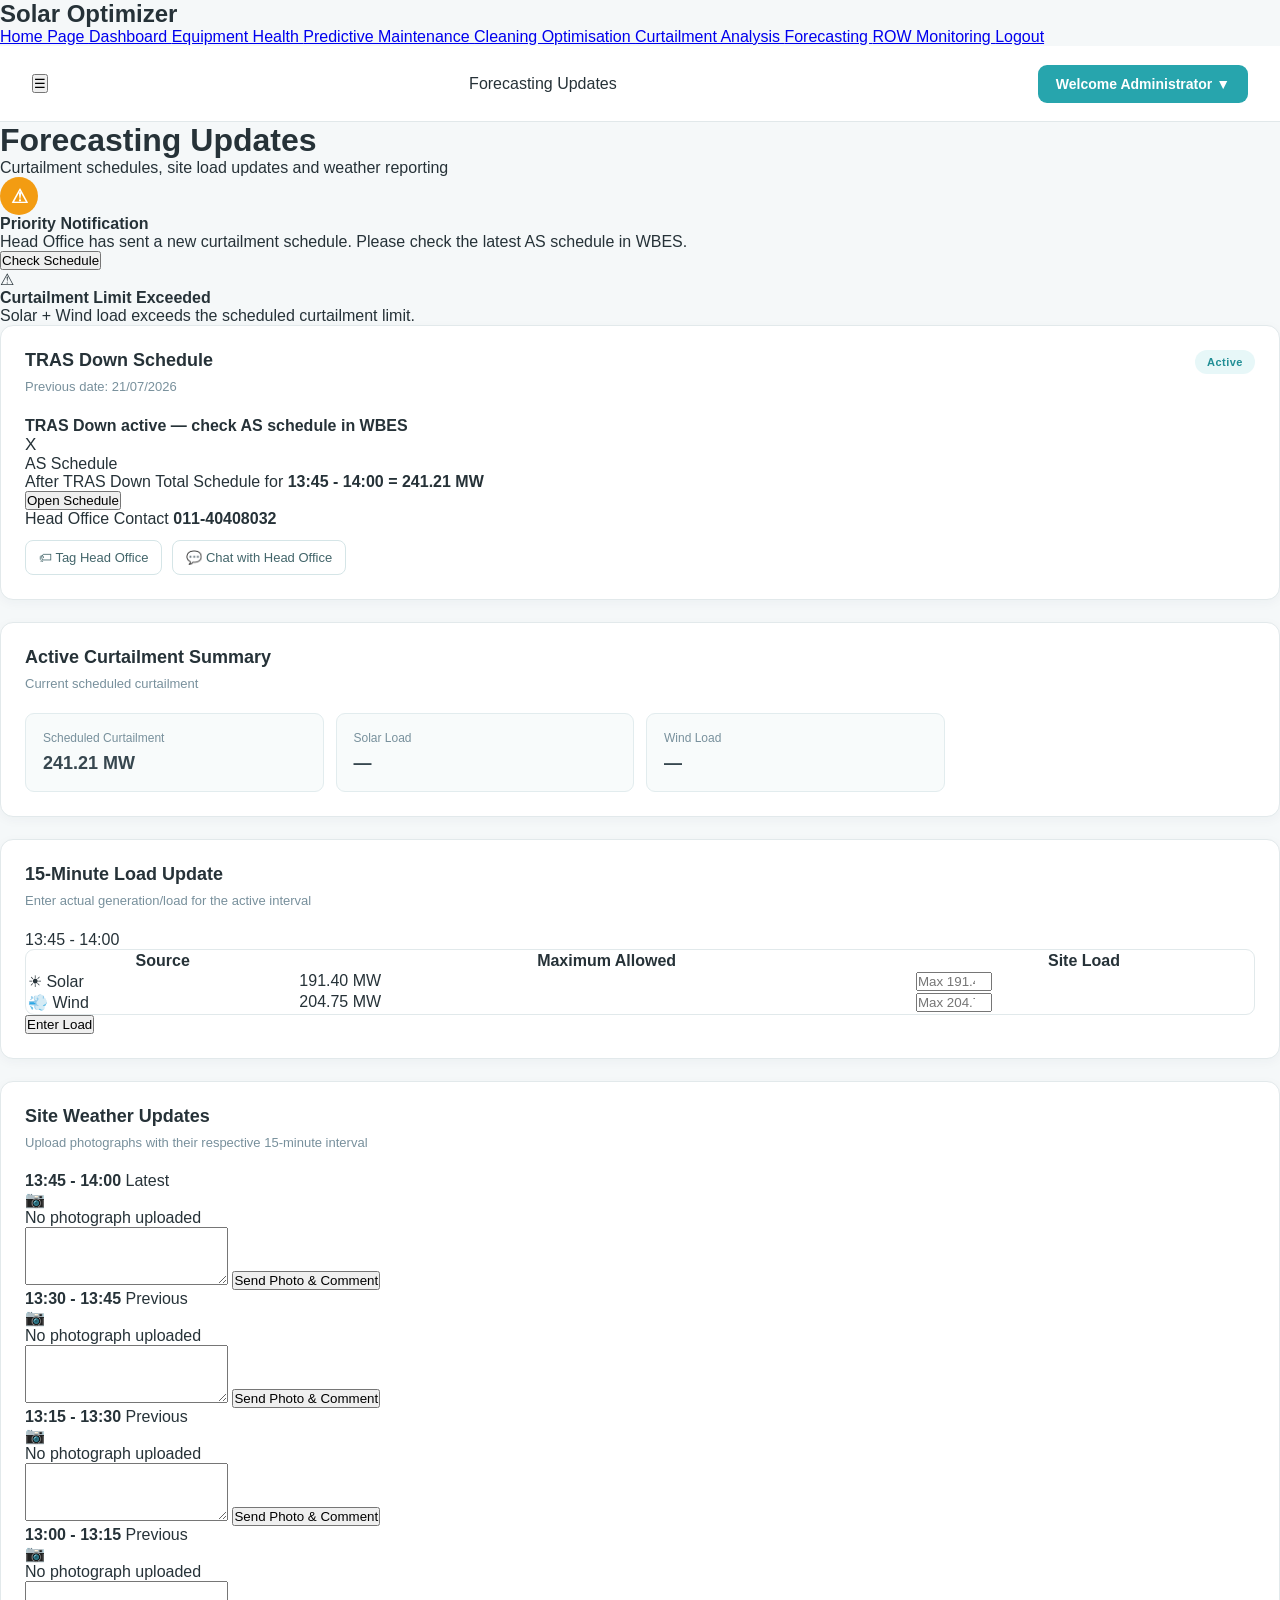
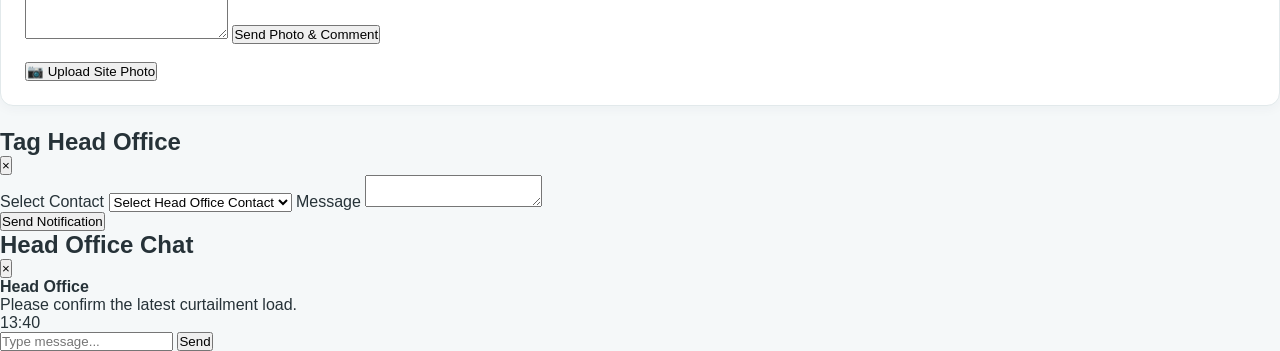
==== forecasting.html @ 15d99e5f "Update forecasting.html" ====
<!DOCTYPE html>
<html lang="en">

<head>

    <meta charset="UTF-8">

    <meta
        name="viewport"
        content="width=device-width, initial-scale=1.0">

    <title>Forecasting | Solar Generation Loss Optimizer</title>

    <link
        rel="stylesheet"
        href="forecasting.css">

</head>


<body>


<!-- =====================================================
     SIDEBAR
===================================================== -->

<aside
    class="sidebar"
    id="sidebar">

    <div class="sidebar-header">

        <h2>
            Solar Optimizer
        </h2>

    </div>


    <nav class="sidebar-menu">

        <a href="dashboard.html">
            Home Page
        </a>

        <a href="dashboard.html">
            Dashboard
        </a>

        <a href="#">
            Equipment Health
        </a>

        <a href="#">
            Predictive Maintenance
        </a>

        <a href="#">
            Cleaning Optimisation
        </a>

        <a href="#">
            Curtailment Analysis
        </a>

        <a
            href="forecasting.html"
            class="active">
            Forecasting
        </a>

        <a href="#">
            ROW Monitoring
        </a>

        <a href="index.html">
            Logout
        </a>

    </nav>

</aside>



<!-- =====================================================
     TOP BAR
===================================================== -->

<header class="topbar">


    <!-- MENU -->

    <button
        class="menu-btn"
        id="menuBtn"
        aria-label="Open menu">

        ☰

    </button>


    <div class="page-title">

        Forecasting Updates

    </div>



    <!-- PROFILE -->

    <div class="profile-container">

        <button
            class="profile-btn"
            id="profileBtn">

            Welcome Administrator
            <span>▼</span>

        </button>


        <div
            class="profile-menu"
            id="profileMenu">

            <a href="#">
                Visit Profile
            </a>

            <a href="index.html">
                Logout
            </a>

        </div>

    </div>

</header>



<!-- =====================================================
     MAIN CONTENT
===================================================== -->

<main class="main-content">


    <!-- =================================================
         PAGE HEADING
    ================================================== -->

    <div class="page-heading">

        <div>

            <h1>
                Forecasting Updates
            </h1>

            <p>
                Curtailment schedules, site load updates
                and weather reporting
            </p>

        </div>

    </div>



    <!-- =================================================
         PRIORITY NOTIFICATION
    ================================================== -->

    <section
        class="priority-alert"
        id="priorityAlert">

        <div class="priority-icon">
            ⚠
        </div>


        <div class="priority-content">

            <strong>
                Priority Notification
            </strong>

            <p>
                Head Office has sent a new
                curtailment schedule.
                Please check the latest AS schedule
                in WBES.
            </p>

        </div>


        <button
            class="priority-button"
            id="checkScheduleBtn">

            Check Schedule

        </button>

    </section>



    <!-- =================================================
         CURTAILMENT ALARM
    ================================================== -->

    <div
        class="curtailment-alarm"
        id="curtailmentAlarm">

        <div class="alarm-icon">
            ⚠
        </div>


        <div class="alarm-content">

            <strong>
                Curtailment Limit Exceeded
            </strong>

            <p id="alarmMessage">

                Solar + Wind load exceeds the
                scheduled curtailment limit.

            </p>

        </div>

    </div>



    <!-- =================================================
         TRAS DOWN
    ================================================== -->

    <section class="forecast-card">


        <div class="card-header">

            <div>

                <h2>
                    TRAS Down Schedule
                </h2>

                <p>
                    Previous date: 21/07/2026
                </p>

            </div>


            <span class="status-badge">

                Active

            </span>

        </div>



        <!-- STATUS -->

        <div class="tras-status">

            <span class="status-dot"></span>

            <strong>
                TRAS Down active — check AS schedule in WBES
            </strong>

        </div>



        <!-- EXCEL SCHEDULE -->

        <div class="schedule-box">


            <div class="excel-icon">

                <div class="excel-paper">

                    <span>
                        X
                    </span>

                </div>

            </div>


            <div class="schedule-details">

                <span class="schedule-label">
                    AS Schedule
                </span>


                <div class="schedule-value">

                    After TRAS Down Total Schedule for

                    <strong>
                        13:45 - 14:00 = 241.21 MW
                    </strong>

                </div>

            </div>


            <button
                class="schedule-button"
                id="checkScheduleBtn2">

                Open Schedule

            </button>

        </div>



        <!-- CONTACT -->

        <div class="contact-row">

            <span>
                Head Office Contact
            </span>

            <strong>
                011-40408032
            </strong>

        </div>



        <!-- ACTIONS -->

        <div class="ho-actions">

            <button
                class="secondary-button"
                id="tagHOBtn">

                🏷 Tag Head Office

            </button>


            <button
                class="secondary-button"
                id="chatHOBtn">

                💬 Chat with Head Office

            </button>

        </div>

    </section>



    <!-- =================================================
         ACTIVE CURTAILMENT SUMMARY
    ================================================== -->

    <section class="forecast-card">

        <div class="card-header">

            <div>

                <h2>
                    Active Curtailment Summary
                </h2>

                <p>
                    Current scheduled curtailment
                </p>

            </div>

        </div>


        <div class="summary-grid">


            <div class="summary-item">

                <span>
                    Scheduled Curtailment
                </span>

                <strong>
                    241.21 MW
                </strong>

            </div>


            <div class="summary-item">

                <span>
                    Solar Load
                </span>

                <strong id="summarySolar">
                    0.00 MW
                </strong>

            </div>


            <div class="summary-item">

                <span>
                    Wind Load
                </span>

                <strong id="summaryWind">
                    0.00 MW
                </strong>

            </div>


        </div>

    </section>



    <!-- =================================================
         15 MINUTE LOAD TABLE
    ================================================== -->

    <section class="forecast-card">


        <div class="card-header">

            <div>

                <h2>
                    15-Minute Load Update
                </h2>

                <p>
                    Enter actual generation/load for
                    the active interval
                </p>

            </div>

        </div>



        <div class="interval-heading">

            13:45 - 14:00

        </div>



        <div class="load-table-wrapper">

            <table class="load-table">

                <thead>

                    <tr>

                        <th>
                            Source
                        </th>

                        <th>
                            Maximum Allowed
                        </th>

                        <th>
                            Site Load
                        </th>

                    </tr>

                </thead>


                <tbody>

                    <tr>

                        <td>
                            ☀ Solar
                        </td>

                        <td>
                            191.40 MW
                        </td>

                        <td>

                            <input
                                type="number"
                                id="solarLoad"
                                placeholder="Max 191.40 MW"
                                min="0"
                                max="191.4"
                                step="0.01">

                        </td>

                    </tr>


                    <tr>

                        <td>
                            💨 Wind
                        </td>

                        <td>
                            204.75 MW
                        </td>

                        <td>

                            <input
                                type="number"
                                id="windLoad"
                                placeholder="Max 204.75 MW"
                                min="0"
                                max="204.75"
                                step="0.01">

                        </td>

                    </tr>

                </tbody>

            </table>

        </div>



        <div
            class="load-status"
            id="loadStatus">
        </div>



        <button
            class="primary-button"
            id="submitLoadBtn">

            Enter Load

        </button>

    </section>



    <!-- =================================================
         WEATHER UPDATES
    ================================================== -->

    <section class="forecast-card">


        <div class="card-header">

            <div>

                <h2>
                    Site Weather Updates
                </h2>

                <p>
                    Upload photographs with their
                    respective 15-minute interval
                </p>

            </div>

        </div>



        <!-- =============================================
             PHOTO SLOTS
        ============================================== -->

        <div class="weather-photo-grid">


            <!-- -----------------------------------------
                 13:45 - 14:00
            ------------------------------------------ -->

            <div class="weather-slot">


                <div class="weather-slot-header">

                    <strong>
                        13:45 - 14:00
                    </strong>

                    <span>
                        Latest
                    </span>

                </div>


                <div
                    class="photo-container"
                    id="photoPlaceholder1345">

                    <div class="photo-placeholder">

                        <div class="photo-icon">
                            📷
                        </div>

                        <span>
                            No photograph uploaded
                        </span>

                    </div>

                </div>


                <textarea
                    id="comment1345"
                    class="photo-comment"
                    placeholder="Add comments about weather/site conditions...">
                </textarea>


                <button
                    class="photo-send-button"
                    id="sendWeather1345">

                    Send Photo & Comment

                </button>


                <div
                    class="weather-status"
                    id="status1345">
                </div>

            </div>



            <!-- -----------------------------------------
                 13:30 - 13:45
            ------------------------------------------ -->

            <div class="weather-slot">


                <div class="weather-slot-header">

                    <strong>
                        13:30 - 13:45
                    </strong>

                    <span>
                        Previous
                    </span>

                </div>


                <div
                    class="photo-container"
                    id="photoPlaceholder1330">

                    <div class="photo-placeholder">

                        <div class="photo-icon">
                            📷
                        </div>

                        <span>
                            No photograph uploaded
                        </span>

                    </div>

                </div>


                <textarea
                    id="comment1330"
                    class="photo-comment"
                    placeholder="Add comments about weather/site conditions...">
                </textarea>


                <button
                    class="photo-send-button"
                    id="sendWeather1330">

                    Send Photo & Comment

                </button>


                <div
                    class="weather-status"
                    id="status1330">
                </div>

            </div>



            <!-- -----------------------------------------
                 13:15 - 13:30
            ------------------------------------------ -->

            <div class="weather-slot">


                <div class="weather-slot-header">

                    <strong>
                        13:15 - 13:30
                    </strong>

                    <span>
                        Previous
                    </span>

                </div>


                <div
                    class="photo-container"
                    id="photoPlaceholder1315">

                    <div class="photo-placeholder">

                        <div class="photo-icon">
                            📷
                        </div>

                        <span>
                            No photograph uploaded
                        </span>

                    </div>

                </div>


                <textarea
                    id="comment1315"
                    class="photo-comment"
                    placeholder="Add comments about weather/site conditions...">
                </textarea>


                <button
                    class="photo-send-button"
                    id="sendWeather1315">

                    Send Photo & Comment

                </button>


                <div
                    class="weather-status"
                    id="status1315">
                </div>

            </div>



            <!-- -----------------------------------------
                 13:00 - 13:15
            ------------------------------------------ -->

            <div class="weather-slot">


                <div class="weather-slot-header">

                    <strong>
                        13:00 - 13:15
                    </strong>

                    <span>
                        Previous
                    </span>

                </div>


                <div
                    class="photo-container"
                    id="photoPlaceholder1300">

                    <div class="photo-placeholder">

                        <div class="photo-icon">
                            📷
                        </div>

                        <span>
                            No photograph uploaded
                        </span>

                    </div>

                </div>


                <textarea
                    id="comment1300"
                    class="photo-comment"
                    placeholder="Add comments about weather/site conditions...">
                </textarea>


                <button
                    class="photo-send-button"
                    id="sendWeather1300">

                    Send Photo & Comment

                </button>


                <div
                    class="weather-status"
                    id="status1300">
                </div>

            </div>

        </div>



        <!-- =================================================
             UPLOAD SITE PHOTO
        ================================================== -->

        <div class="upload-section">

            <input
                type="file"
                id="sitePhotoInput"
                accept="image/*"
                hidden>


            <button
                class="upload-button"
                id="uploadPhotoBtn">

                📷 Upload Site Photo

            </button>


            <span
                id="selectedPhotoName"
                class="selected-photo-name">
            </span>

        </div>

    </section>



</main>



<!-- =====================================================
     TAG HEAD OFFICE MODAL
===================================================== -->

<div
    class="modal"
    id="tagModal">


    <div class="modal-content">


        <div class="modal-header">

            <h2>
                Tag Head Office
            </h2>

            <button
                id="closeTagModal"
                class="modal-close">

                ×

            </button>

        </div>


        <label>
            Select Contact
        </label>


        <select id="hoContact">

            <option value="">
                Select Head Office Contact
            </option>

            <option value="forecasting">
                Forecasting Team
            </option>

            <option value="operations">
                Operations Team
            </option>

            <option value="control">
                Control Room
            </option>

        </select>


        <label>
            Message
        </label>


        <textarea
            id="hoMessage"
            placeholder="Enter your message...">
        </textarea>


        <div
            id="hoStatus"
            class="modal-status">
        </div>


        <button
            id="sendHOMsg"
            class="primary-button">

            Send Notification

        </button>

    </div>

</div>



<!-- =====================================================
     HEAD OFFICE CHAT MODAL
===================================================== -->

<div
    class="modal"
    id="chatModal">


    <div class="modal-content chat-modal">


        <div class="modal-header">

            <h2>
                Head Office Chat
            </h2>

            <button
                id="closeChatModal"
                class="modal-close">

                ×

            </button>

        </div>


        <div
            class="chat-window"
            id="chatWindow">


            <div class="chat-message received">

                <strong>
                    Head Office
                </strong>

                <p>
                    Please confirm the latest
                    curtailment load.
                </p>

                <span>
                    13:40
                </span>

            </div>


        </div>


        <div class="chat-input-row">

            <input
                type="text"
                id="chatMessage"
                placeholder="Type message...">


            <button
                id="sendChatBtn">

                Send

            </button>

        </div>

    </div>

</div>



<!-- =====================================================
     JAVASCRIPT
===================================================== -->

<script src="forecasting.js"></script>


</body>

</html>
---- forecasting.css ----
/* =========================================================
   SOLAR GENERATION LOSS OPTIMIZER
   FORECASTING CSS
   ========================================================= */


/* =========================================================
   GLOBAL
   ========================================================= */

* {
    box-sizing: border-box;
    margin: 0;
    padding: 0;
}


body {
    font-family: Arial, Helvetica, sans-serif;
    background: #f5f8f9;
    color: #263238;
    min-height: 100vh;
}


/* =========================================================
   TOP BAR
   ========================================================= */

.topbar {
    height: 76px;
    background: #ffffff;
    border-bottom: 1px solid #e1e8ea;

    display: flex;
    align-items: center;
    justify-content: space-between;

    padding: 0 32px;

    position: sticky;
    top: 0;
    z-index: 1000;
}


.page-title {
    display: flex;
    flex-direction: column;
    gap: 4px;
}


.page-title h1 {
    font-size: 24px;
    font-weight: 700;
    color: #27A5AD;
}


.page-title span {
    font-size: 13px;
    color: #78909c;
}


.top-actions {
    display: flex;
    align-items: center;
    gap: 14px;
}


/* =========================================================
   TOP ACTION BUTTONS
   ========================================================= */

.notification-btn {
    width: 42px;
    height: 42px;

    border: 1px solid #dce5e7;
    background: #ffffff;

    border-radius: 10px;

    cursor: pointer;

    font-size: 18px;

    transition:
        background 0.2s ease,
        transform 0.2s ease;
}


.notification-btn:hover {
    background: #eefafb;
    transform: translateY(-1px);
}


.profile-btn {
    border: none;
    background: #27A5AD;
    color: #ffffff;

    padding: 11px 18px;

    border-radius: 9px;

    cursor: pointer;

    font-size: 14px;
    font-weight: 600;

    transition:
        background 0.2s ease,
        transform 0.2s ease;
}


.profile-btn:hover {
    background: #218e95;
    transform: translateY(-1px);
}


/* =========================================================
   PROFILE DROPDOWN
   ========================================================= */

.profile-menu {
    position: fixed;

    top: 67px;
    right: 32px;

    width: 190px;

    background: #ffffff;

    border: 1px solid #e0e7e9;

    border-radius: 10px;

    box-shadow: 0 10px 30px rgba(0, 0, 0, 0.12);

    padding: 7px;

    display: none;

    z-index: 2000;
}


.profile-menu button {
    width: 100%;

    border: none;
    background: transparent;

    text-align: left;

    padding: 11px 12px;

    border-radius: 7px;

    cursor: pointer;

    font-size: 14px;

    color: #37474f;
}


.profile-menu button:hover {
    background: #eefafb;
    color: #27A5AD;
}


/* =========================================================
   MAIN CONTAINER
   ========================================================= */

.forecasting-container {
    width: min(1200px, calc(100% - 40px));

    margin: 28px auto 70px;
}


/* =========================================================
   PRIORITY NOTIFICATION
   ========================================================= */

.priority-notification {
    display: flex;

    align-items: center;

    gap: 14px;

    background: #fff4e5;

    border: 1px solid #ffca78;

    border-left: 5px solid #f39c12;

    border-radius: 10px;

    padding: 14px 18px;

    margin-bottom: 20px;

    animation: notificationSlide 0.3s ease;
}


.priority-icon {
    width: 38px;
    height: 38px;

    border-radius: 50%;

    background: #f39c12;
    color: #ffffff;

    display: flex;
    align-items: center;
    justify-content: center;

    font-size: 19px;
    font-weight: bold;
}


.priority-notification strong {
    color: #9a5d00;

    font-size: 13px;

    letter-spacing: 0.4px;
}


.priority-notification p {
    margin-top: 4px;

    color: #6d4c1d;

    font-size: 13px;

    line-height: 1.5;
}


@keyframes notificationSlide {

    from {
        opacity: 0;
        transform: translateY(-8px);
    }

    to {
        opacity: 1;
        transform: translateY(0);
    }

}


/* =========================================================
   GENERAL CARD
   ========================================================= */

.forecast-card {
    background: #ffffff;

    border: 1px solid #e2e9eb;

    border-radius: 13px;

    padding: 24px;

    margin-bottom: 22px;

    box-shadow:
        0 3px 12px rgba(25, 60, 65, 0.04);
}


/* =========================================================
   CARD HEADER
   ========================================================= */

.card-header {
    display: flex;

    justify-content: space-between;

    align-items: flex-start;

    gap: 20px;

    margin-bottom: 20px;
}


.card-header h2 {
    font-size: 18px;

    color: #263238;

    margin-bottom: 6px;
}


.card-header p {
    font-size: 13px;

    color: #78909c;

    line-height: 1.5;
}


.status-badge {
    background: #e7f7f8;

    color: #218e95;

    border-radius: 20px;

    padding: 6px 12px;

    font-size: 11px;

    font-weight: 700;

    letter-spacing: 0.5px;
}


.interval-badge {
    background: #f0f7f8;

    color: #27A5AD;

    border: 1px solid #d6edef;

    border-radius: 20px;

    padding: 7px 13px;

    font-size: 12px;

    font-weight: 600;

    white-space: nowrap;
}


/* =========================================================
   TRAS ALERT
   ========================================================= */

.tras-alert {
    background: #eefafb;

    border-left: 4px solid #27A5AD;

    border-radius: 7px;

    padding: 13px 15px;

    margin-bottom: 18px;

    color: #176d73;

    font-size: 14px;
}


.tras-alert strong {
    font-weight: 600;
}


/* =========================================================
   SCHEDULE ROW
   ========================================================= */

.schedule-row {
    display: flex;

    align-items: center;

    gap: 18px;

    background: #fafcfc;

    border: 1px solid #e6edef;

    border-radius: 9px;

    padding: 15px;

    margin-bottom: 18px;
}


.excel-btn {
    flex-shrink: 0;

    border: 1px solid #b9dfe2;

    background: #ffffff;

    color: #237f85;

    border-radius: 8px;

    padding: 9px 13px;

    cursor: pointer;

    font-size: 13px;

    font-weight: 600;

    display: flex;

    align-items: center;

    gap: 7px;

    transition: all 0.2s ease;
}


.excel-btn:hover {
    background: #eaf8f9;

    border-color: #27A5AD;

    transform: translateY(-1px);
}


.excel-icon {
    font-size: 17px;
}


.schedule-text {
    display: flex;

    flex-direction: column;

    gap: 4px;

    font-size: 13px;

    color: #546e7a;
}


.schedule-text strong {
    color: #37474f;
}


.schedule-text b {
    color: #27A5AD;
}


/* =========================================================
   CONTACT
   ========================================================= */

.contact-box {
    display: flex;

    align-items: center;

    gap: 12px;

    padding: 12px 0;

    border-top: 1px solid #edf1f2;
}


.contact-box strong {
    font-size: 13px;

    color: #546e7a;
}


.contact-box a {
    color: #27A5AD;

    text-decoration: none;

    font-weight: 700;

    font-size: 14px;
}


.contact-box a:hover {
    text-decoration: underline;
}


/* =========================================================
   HO ACTIONS
   ========================================================= */

.ho-actions {
    display: flex;

    gap: 10px;

    margin-top: 12px;
}


.ho-actions button {
    border: 1px solid #d5e5e7;

    background: #ffffff;

    color: #42656a;

    padding: 9px 13px;

    border-radius: 8px;

    cursor: pointer;

    font-size: 13px;

    transition: all 0.2s ease;
}


.ho-actions button:hover {
    border-color: #27A5AD;

    color: #27A5AD;

    background: #f2fbfb;
}


/* =========================================================
   TAG BOX
   ========================================================= */

.tag-box {
    margin-top: 14px;

    padding: 15px;

    background: #f8fbfb;

    border: 1px solid #e0ebed;

    border-radius: 9px;
}


.tag-box label {
    display: block;

    font-size: 12px;

    color: #607d8b;

    margin-bottom: 6px;
}


.tag-box select {
    width: 100%;

    max-width: 350px;

    padding: 10px;

    border: 1px solid #cfdde0;

    border-radius: 7px;

    background: #ffffff;

    font-size: 13px;
}


.tag-box button {
    margin-top: 10px;

    background: #27A5AD;

    color: #ffffff;

    border: none;

    border-radius: 7px;

    padding: 9px 14px;

    cursor: pointer;
}


/* =========================================================
   LOAD TABLE
   ========================================================= */

.load-table {
    width: 100%;

    border: 1px solid #e1e9eb;

    border-radius: 9px;

    overflow: hidden;
}


.load-row {
    display: grid;

    grid-template-columns:
        1.2fr
        1.5fr
        1fr;

    align-items: center;

    min-height: 70px;

    border-bottom: 1px solid #edf1f2;
}


.load-row:last-child {
    border-bottom: none;
}


.load-row > div {
    padding: 12px 16px;
}


.load-heading {
    min-height: 45px;

    background: #f4f8f9;

    color: #607d8b;

    font-size: 12px;

    font-weight: 700;

    text-transform: uppercase;

    letter-spacing: 0.3px;
}


.load-heading > div {
    padding-top: 10px;
    padding-bottom: 10px;
}


.load-row strong {
    color: #37474f;

    font-size: 14px;
}


/* =========================================================
   LOAD INPUT
   ========================================================= */

.load-row input {
    width: 100%;

    max-width: 240px;

    padding: 10px 11px;

    border: 1px solid #ccdadd;

    border-radius: 7px;

    outline: none;

    font-size: 13px;

    transition:
        border-color 0.2s ease,
        box-shadow 0.2s ease;
}


.load-row input:focus {
    border-color: #27A5AD;

    box-shadow:
        0 0 0 3px rgba(39, 165, 173, 0.10);
}


.load-row input.input-invalid {
    border-color: #e74c3c;

    background: #fff8f7;
}


.input-error {
    display: block;

    color: #e74c3c;

    font-size: 11px;

    margin-top: 5px;

    min-height: 14px;
}


/* =========================================================
   ENTER LOAD BUTTON
   ========================================================= */

.enter-load-btn {
    margin-top: 17px;

    background: #27A5AD;

    color: #ffffff;

    border: none;

    border-radius: 8px;

    padding: 11px 22px;

    cursor: pointer;

    font-size: 13px;

    font-weight: 600;

    transition:
        background 0.2s ease,
        transform 0.2s ease,
        box-shadow 0.2s ease;
}


.enter-load-btn:hover {
    background: #218e95;

    transform: translateY(-1px);

    box-shadow:
        0 5px 14px rgba(39, 165, 173, 0.18);
}


.enter-load-btn:active {
    transform: translateY(0);
}


/* =========================================================
   SUMMARY GRID
   ========================================================= */

.summary-grid {
    display: grid;

    grid-template-columns:
        repeat(4, 1fr);

    gap: 12px;
}


.summary-item {
    background: #f8fbfb;

    border: 1px solid #e2ecee;

    border-radius: 9px;

    padding: 17px;
}


.summary-item span {
    display: block;

    color: #78909c;

    font-size: 12px;

    margin-bottom: 8px;
}


.summary-item strong {
    color: #37474f;

    font-size: 18px;
}


.summary-item.total {
    background: #eefafb;

    border-color: #cce9eb;
}


.summary-item.total strong {
    color: #218e95;
}


/* =========================================================
   LOAD ALARM
   ========================================================= */

.load-alarm {
    align-items: center;

    gap: 13px;

    margin-top: 18px;

    padding: 14px 16px;

    background: #fff1f0;

    border: 1px solid #f2b8b5;

    border-left: 5px solid #e74c3c;

    border-radius: 9px;

    color: #a93226;

    animation: alarmPulse 1.8s infinite;
}


.load-alarm > div {
    display: flex;

    flex-direction: column;

    gap: 3px;
}


.load-alarm strong {
    font-size: 13px;
}


.load-alarm p {
    font-size: 12px;

    color: #8d4a44;
}


@keyframes alarmPulse {

    0% {
        box-shadow: 0 0 0 rgba(231, 76, 60, 0);
    }

    50% {
        box-shadow:
            0 0 0 5px rgba(231, 76, 60, 0.08);
    }

    100% {
        box-shadow: 0 0 0 rgba(231, 76, 60, 0);
    }

}


/* =========================================================
   WEATHER GALLERY
   ========================================================= */

.weather-gallery {
    display: grid;

    grid-template-columns:
        repeat(2, minmax(0, 1fr));

    gap: 18px;
}


.weather-photo-card {
    border: 1px solid #e1e9eb;

    border-radius: 10px;

    overflow: hidden;

    background: #ffffff;
}


.photo-header {
    padding: 12px 14px;

    background: #f5f9fa;

    border-bottom: 1px solid #e5edef;

    color: #455a64;

    font-size: 13px;
}


.weather-photo {
    display: block;

    width: 100%;

    height: 260px;

    object-fit: cover;

    background: #eef3f4;
}


/* =========================================================
   NO PHOTO
   ========================================================= */

.no-photo {
    height: 260px;

    background: #f4f7f8;

    display: flex;

    align-items: center;

    justify-content: center;

    flex-direction: column;

    gap: 9px;

    color: #90a4ae;

    font-size: 14px;
}


.no-photo:first-letter {
    font-size: 30px;
}


/* =========================================================
   PHOTO COMMENTS
   ========================================================= */

.photo-comment {
    padding: 13px;
}


.photo-comment label,
.upload-comment label {
    display: block;

    font-size: 12px;

    color: #607d8b;

    margin-bottom: 6px;
}


.photo-comment textarea,
.upload-comment textarea,
.ho-reply-area textarea {
    width: 100%;

    min-height: 70px;

    resize: vertical;

    padding: 9px 10px;

    border: 1px solid #d2dfe1;

    border-radius: 7px;

    font-family: inherit;

    font-size: 12px;

    outline: none;
}


.photo-comment textarea:focus,
.upload-comment textarea:focus,
.ho-reply-area textarea:focus {
    border-color: #27A5AD;

    box-shadow:
        0 0 0 3px rgba(39, 165, 173, 0.08);
}


.send-photo-comment {
    margin:
        0 13px
        13px;

    padding: 8px 12px;

    border: 1px solid #cde5e7;

    background: #f4fbfb;

    color: #237f85;

    border-radius: 7px;

    cursor: pointer;

    font-size: 12px;

    font-weight: 600;
}


.send-photo-comment:hover {
    background: #e7f7f8;

    border-color: #27A5AD;
}


/* =========================================================
   PHOTO UPLOAD
   ========================================================= */

.upload-section {
    display: flex;

    align-items: center;

    gap: 12px;

    margin-top: 18px;
}


.upload-photo-btn {
    background: #ffffff;

    color: #27A5AD;

    border: 1px solid #bcdfe2;

    border-radius: 8px;

    padding: 10px 15px;

    cursor: pointer;

    font-size: 13px;

    font-weight: 600;
}


.upload-photo-btn:hover {
    background: #eefafb;

    border-color: #27A5AD;
}


.selected-photo-name {
    color: #607d8b;

    font-size: 12px;

    overflow: hidden;

    text-overflow: ellipsis;

    white-space: nowrap;
}


.upload-comment {
    margin-top: 15px;

    max-width: 600px;

    padding: 15px;

    background: #f8fbfb;

    border: 1px solid #e0ebed;

    border-radius: 9px;
}


.upload-comment button {
    margin-top: 10px;

    background: #27A5AD;

    color: #ffffff;

    border: none;

    border-radius: 7px;

    padding: 9px 14px;

    cursor: pointer;

    font-size: 12px;

    font-weight: 600;
}


/* =========================================================
   FLOATING HO CHATBOT
   ========================================================= */

.ho-chatbot {
    position: fixed;

    right: 24px;

    bottom: 22px;

    z-index: 3000;
}


/* =========================================================
   CHAT BUTTON
   ========================================================= */

.ho-chat-button {
    width: 50px;

    height: 50px;

    border: none;

    border-radius: 50%;

    background: #27A5AD;

    color: #ffffff;

    font-size: 21px;

    cursor: pointer;

    box-shadow:
        0 6px 20px rgba(0, 0, 0, 0.18);

    transition:
        transform 0.25s ease,
        box-shadow 0.25s ease;
}


.ho-chat-button:hover {
    transform: translateY(-3px);

    box-shadow:
        0 9px 24px rgba(0, 0, 0, 0.22);
}


/* =========================================================
   CHAT BADGE
   ========================================================= */

.ho-chat-badge {
    position: absolute;

    top: -4px;

    right: -4px;

    width: 21px;

    height: 21px;

    border-radius: 50%;

    background: #e74c3c;

    color: #ffffff;

    align-items: center;

    justify-content: center;

    font-size: 11px;

    font-weight: 700;

    border: 2px solid #ffffff;

    animation: badgePulse 1.5s infinite;
}


@keyframes badgePulse {

    0% {
        transform: scale(1);
    }

    50% {
        transform: scale(1.12);
    }

    100% {
        transform: scale(1);
    }

}


/* =========================================================
   CHAT WINDOW
   ========================================================= */

.ho-chat-window {
    position: absolute;

    right: 0;

    bottom: 63px;

    width: 350px;

    background: #ffffff;

    border: 1px solid #dfe8ea;

    border-radius: 13px;

    box-shadow:
        0 15px 40px rgba(0, 0, 0, 0.18);

    overflow: hidden;

    opacity: 0;

    visibility: hidden;

    transform:
        translateY(12px)
        scale(0.97);

    transform-origin: bottom right;

    transition:
        opacity 0.2s ease,
        transform 0.2s ease,
        visibility 0.2s ease;
}


.ho-chat-window.show {
    opacity: 1;

    visibility: visible;

    transform:
        translateY(0)
        scale(1);
}


/* =========================================================
   CHAT HEADER
   ========================================================= */

.ho-chat-header {
    display: flex;

    justify-content: space-between;

    align-items: center;

    padding: 13px 15px;

    background: #27A5AD;

    color: #ffffff;
}


.ho-chat-header div {
    display: flex;

    flex-direction: column;

    gap: 3px;
}


.ho-chat-header strong {
    font-size: 13px;
}


.ho-chat-header small {
    font-size: 10px;

    opacity: 0.85;
}


.ho-chat-close {
    border: none;

    background: transparent;

    color: #ffffff;

    font-size: 22px;

    line-height: 1;

    cursor: pointer;
}


/* =========================================================
   CHAT CONTENT
   ========================================================= */

.ho-chat-content {
    padding: 14px;

    max-height: 280px;

    overflow-y: auto;
}


.ho-message {
    background: #f2f8f9;

    border: 1px solid #dcebed;

    border-radius: 9px;

    padding: 12px;
}


.ho-message-title {
    font-size: 11px;

    color: #27A5AD;

    font-weight: 700;

    margin-bottom: 7px;
}


.ho-message p {
    font-size: 13px;

    color: #455a64;

    line-height: 1.5;
}


.ho-message-time {
    display: block;

    margin-top: 8px;

    color: #90a4ae;

    font-size: 10px;
}


/* =========================================================
   CHAT REPLY
   ========================================================= */

.ho-reply-area {
    display: none;

    margin-top: 12px;
}


.ho-reply-area.show {
    display: block;

    animation: replyAppear 0.2s ease;
}


@keyframes replyAppear {

    from {
        opacity: 0;
        transform: translateY(5px);
    }

    to {
        opacity: 1;
        transform: translateY(0);
    }

}


.ho-reply-area textarea {
    min-height: 65px;
}


.ho-send-btn {
    margin-top: 7px;

    background: #27A5AD;

    color: #ffffff;

    border: none;

    border-radius: 7px;

    padding: 8px 13px;

    cursor: pointer;

    font-size: 12px;
}


/* =========================================================
   CHAT ACTIONS
   ========================================================= */

.ho-chat-actions {
    display: flex;

    gap: 8px;

    padding: 11px 13px;

    border-top: 1px solid #e7edef;

    background: #fafcfc;
}


.ho-reply-button,
.ho-call-button {
    flex: 1;

    padding: 9px;

    border-radius: 7px;

    text-align: center;

    font-size: 12px;

    font-weight: 600;

    cursor: pointer;

    text-decoration: none;
}


.ho-reply-button {
    background: #eefafb;

    color: #237f85;

    border: 1px solid #cce7e9;
}


.ho-call-button {
    background: #27A5AD;

    color: #ffffff;

    border: 1px solid #27A5AD;
}


/* =========================================================
   RESPONSIVE
   ========================================================= */

@media (max-width: 900px) {

    .summary-grid {
        grid-template-columns:
            repeat(2, 1fr);
    }


    .weather-gallery {
        grid-template-columns: 1fr;
    }

}


@media (max-width: 700px) {

    .topbar {
        height: auto;

        min-height: 70px;

        padding: 12px 16px;

        gap: 10px;
    }


    .page-title h1 {
        font-size: 20px;
    }


    .profile-btn {
        font-size: 12px;

        padding: 9px 11px;
    }


    .notification-btn {
        display: none;
    }


    .forecasting-container {
        width:
            calc(100% - 24px);

        margin-top: 16px;
    }


    .forecast-card {
        padding: 17px;
    }


    .card-header {
        flex-direction: column;
    }


    .schedule-row {
        align-items: flex-start;

        flex-direction: column;
    }


    .load-table {
        overflow-x: auto;
    }


    .load-row {
        min-width: 600px;
    }


    .summary-grid {
        grid-template-columns: 1fr;
    }


    .ho-chatbot {
        right: 14px;

        bottom: 14px;
    }


    .ho-chat-window {
        width:
            min(350px, calc(100vw - 28px));

        right: 0;
    }

}


@media (max-width: 450px) {

    .ho-chat-window {
        width:
            calc(100vw - 28px);
    }


    .ho-chat-actions {
        flex-direction: column;
    }

}
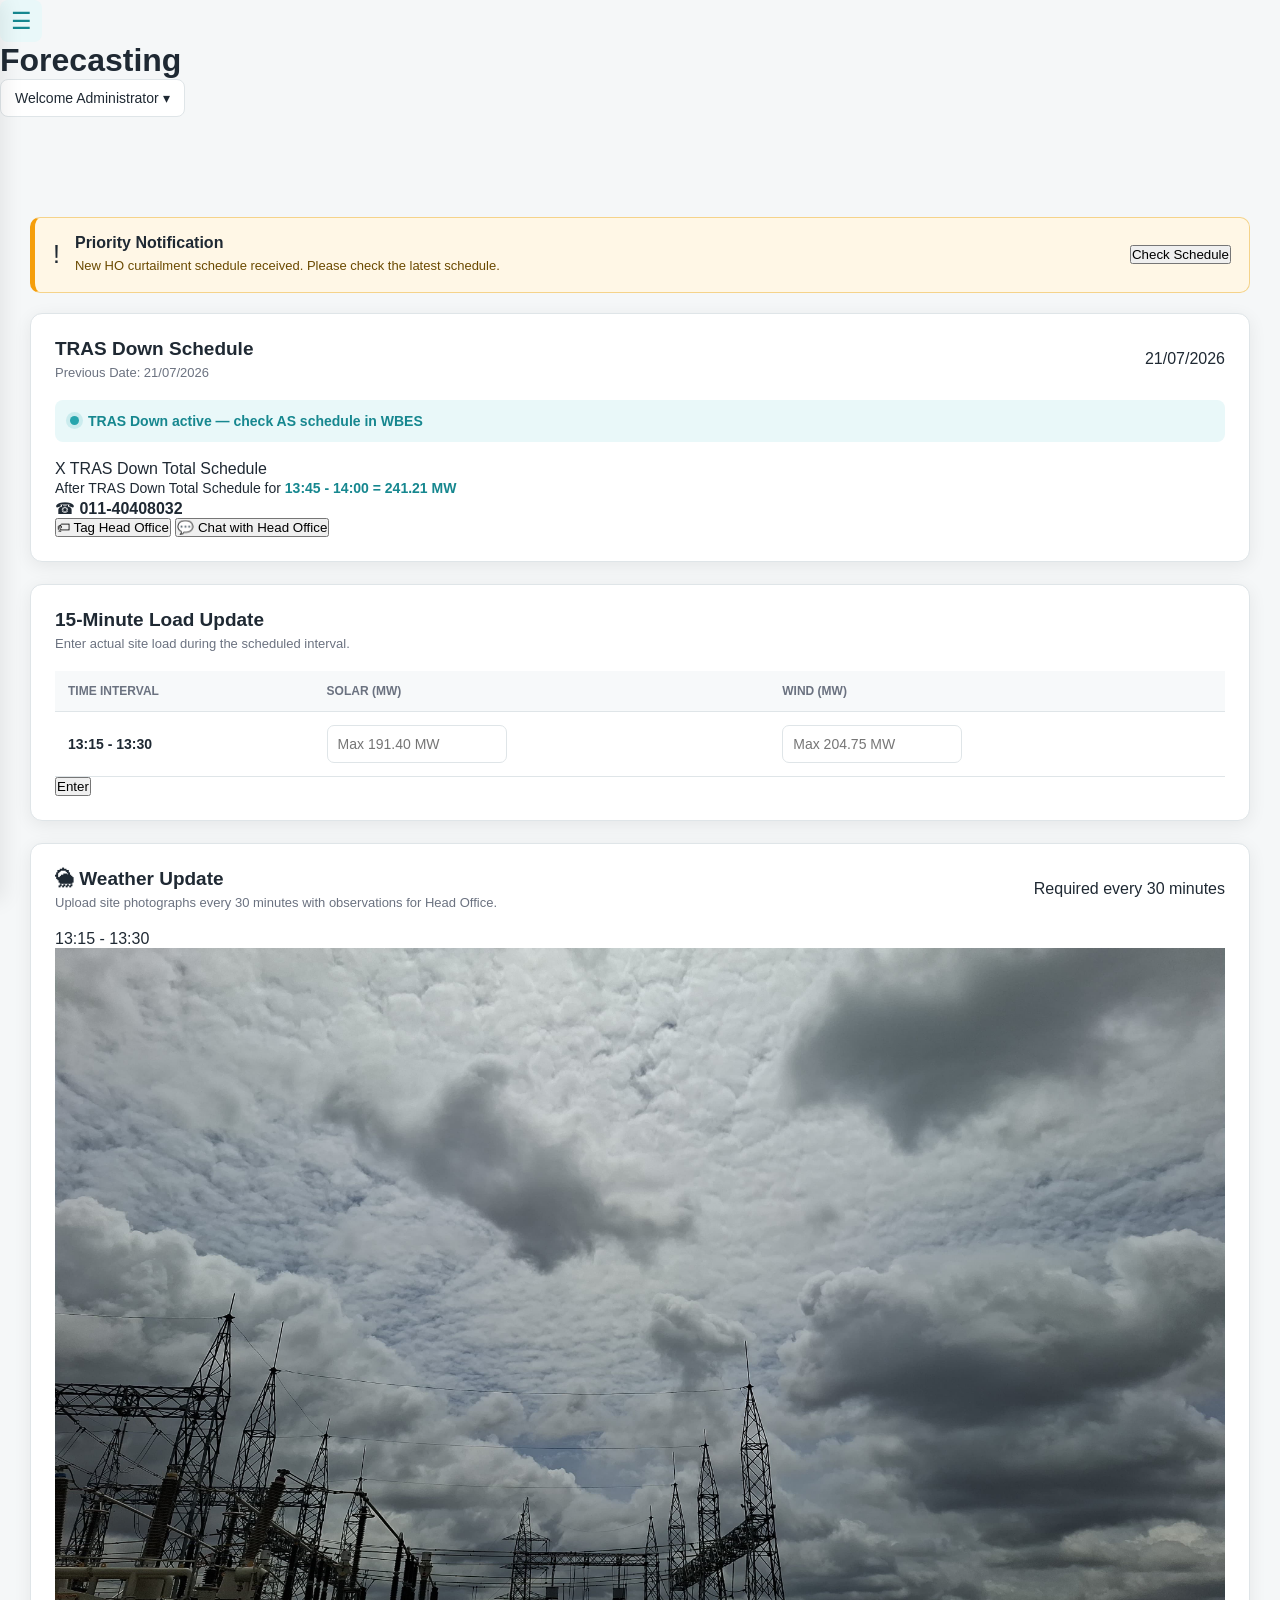
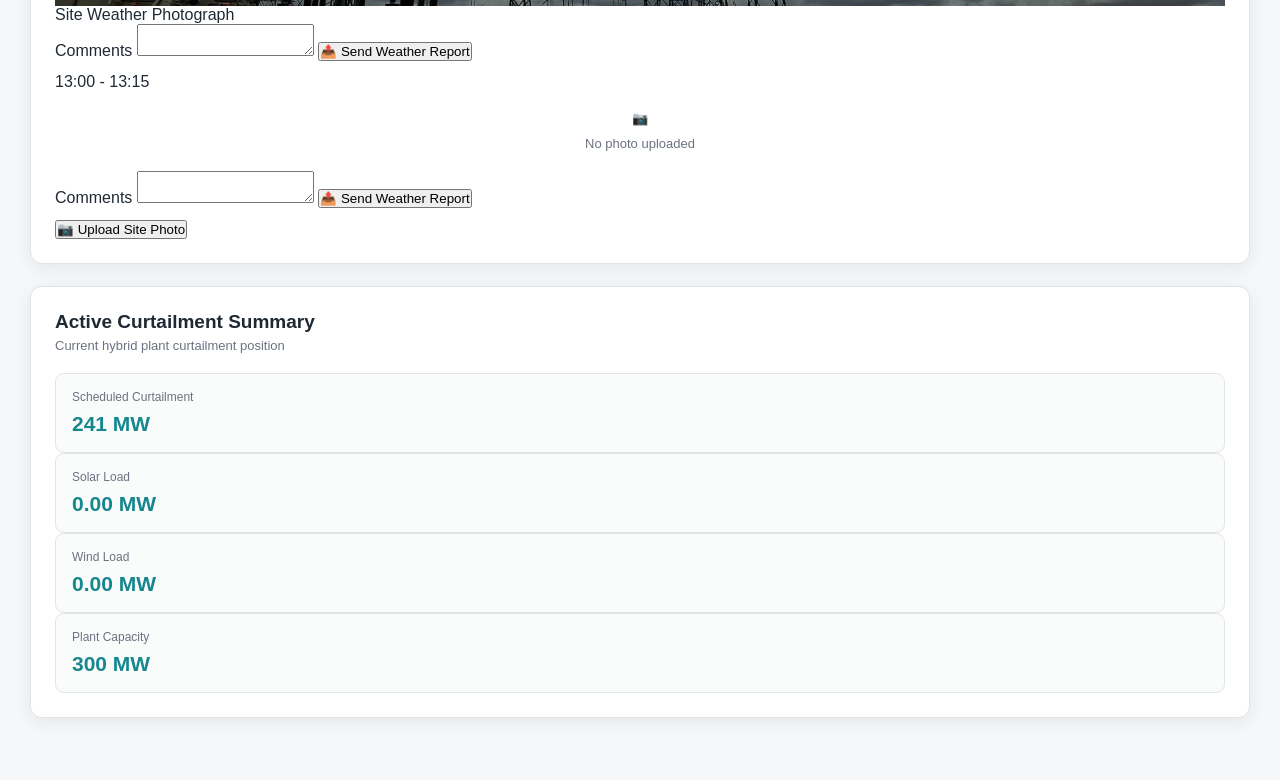
==== commit 92c91023: "Update forecasting.html" ====
--- a/forecasting.html
+++ b/forecasting.html
@@ -5,20 +5,71 @@
 
     <meta charset="UTF-8">
 
-    <meta
-        name="viewport"
-        content="width=device-width, initial-scale=1.0">
+    <meta name="viewport"
+          content="width=device-width, initial-scale=1.0">
 
     <title>Forecasting | Solar Generation Loss Optimizer</title>
 
-    <link
-        rel="stylesheet"
-        href="forecasting.css">
+    <link rel="stylesheet"
+          href="forecasting.css">
 
 </head>
 
 
 <body>
+
+
+<!-- =====================================================
+     TOP HEADER
+===================================================== -->
+
+<header class="top-header">
+
+    <div class="header-left">
+
+        <button
+            class="menu-btn"
+            id="menuBtn"
+            aria-label="Open Menu">
+
+            ☰
+
+        </button>
+
+        <h1>Forecasting</h1>
+
+    </div>
+
+
+    <div class="header-right">
+
+        <button
+            class="profile-btn"
+            id="profileBtn">
+
+            Welcome Administrator ▾
+
+        </button>
+
+
+        <div
+            class="profile-menu"
+            id="profileMenu">
+
+            <a href="profile.html">
+                Visit Profile
+            </a>
+
+            <a href="login.html">
+                Logout
+            </a>
+
+        </div>
+
+    </div>
+
+</header>
+
 
 
 <!-- =====================================================
@@ -29,119 +80,45 @@
     class="sidebar"
     id="sidebar">
 
-    <div class="sidebar-header">
-
-        <h2>
-            Solar Optimizer
-        </h2>
+
+    <div class="sidebar-title">
+
+        Solar Loss Optimizer
 
     </div>
 
 
-    <nav class="sidebar-menu">
+    <nav>
 
         <a href="dashboard.html">
-            Home Page
+            🏠 Dashboard
         </a>
 
-        <a href="dashboard.html">
-            Dashboard
+        <a href="forecasting.html"
+           class="active">
+            📊 Forecasting
         </a>
 
-        <a href="#">
-            Equipment Health
+        <a href="maintenance.html">
+            🔧 Unplanned Maintenance
         </a>
 
-        <a href="#">
-            Predictive Maintenance
+        <a href="row.html">
+            📍 ROW Monitoring
         </a>
 
-        <a href="#">
-            Cleaning Optimisation
+        <a href="cleaning.html">
+            🧹 Plant Cleaning Optimisation
         </a>
 
-        <a href="#">
-            Curtailment Analysis
+        <a href="login.html"
+           class="logout-link">
+            ↪ Logout
         </a>
 
-        <a
-            href="forecasting.html"
-            class="active">
-            Forecasting
-        </a>
-
-        <a href="#">
-            ROW Monitoring
-        </a>
-
-        <a href="index.html">
-            Logout
-        </a>
-
     </nav>
 
 </aside>
-
-
-
-<!-- =====================================================
-     TOP BAR
-===================================================== -->
-
-<header class="topbar">
-
-
-    <!-- MENU -->
-
-    <button
-        class="menu-btn"
-        id="menuBtn"
-        aria-label="Open menu">
-
-        ☰
-
-    </button>
-
-
-    <div class="page-title">
-
-        Forecasting Updates
-
-    </div>
-
-
-
-    <!-- PROFILE -->
-
-    <div class="profile-container">
-
-        <button
-            class="profile-btn"
-            id="profileBtn">
-
-            Welcome Administrator
-            <span>▼</span>
-
-        </button>
-
-
-        <div
-            class="profile-menu"
-            id="profileMenu">
-
-            <a href="#">
-                Visit Profile
-            </a>
-
-            <a href="index.html">
-                Logout
-            </a>
-
-        </div>
-
-    </div>
-
-</header>
 
 
 
@@ -153,29 +130,6 @@
 
 
     <!-- =================================================
-         PAGE HEADING
-    ================================================== -->
-
-    <div class="page-heading">
-
-        <div>
-
-            <h1>
-                Forecasting Updates
-            </h1>
-
-            <p>
-                Curtailment schedules, site load updates
-                and weather reporting
-            </p>
-
-        </div>
-
-    </div>
-
-
-
-    <!-- =================================================
          PRIORITY NOTIFICATION
     ================================================== -->
 
@@ -184,7 +138,7 @@
         id="priorityAlert">
 
         <div class="priority-icon">
-            ⚠
+            !
         </div>
 
 
@@ -195,17 +149,15 @@
             </strong>
 
             <p>
-                Head Office has sent a new
-                curtailment schedule.
-                Please check the latest AS schedule
-                in WBES.
+                New HO curtailment schedule received.
+                Please check the latest schedule.
             </p>
 
         </div>
 
 
         <button
-            class="priority-button"
+            class="check-btn"
             id="checkScheduleBtn">
 
             Check Schedule
@@ -214,42 +166,31 @@
 
     </section>
 
-
+<div
+    class="curtailment-alarm"
+    id="curtailmentAlarm">
+
+    <div class="alarm-icon">
+        ⚠
+    </div>
+
+    <div class="alarm-content">
+
+        <strong>
+            Curtailment Limit Exceeded
+        </strong>
+
+        <p id="alarmMessage">
+            Solar + Wind load exceeds the scheduled
+            curtailment limit.
+        </p>
+
+    </div>
+
+</div>
 
     <!-- =================================================
-         CURTAILMENT ALARM
-    ================================================== -->
-
-    <div
-        class="curtailment-alarm"
-        id="curtailmentAlarm">
-
-        <div class="alarm-icon">
-            ⚠
-        </div>
-
-
-        <div class="alarm-content">
-
-            <strong>
-                Curtailment Limit Exceeded
-            </strong>
-
-            <p id="alarmMessage">
-
-                Solar + Wind load exceeds the
-                scheduled curtailment limit.
-
-            </p>
-
-        </div>
-
-    </div>
-
-
-
-    <!-- =================================================
-         TRAS DOWN
+         TRAS DOWN SCHEDULE
     ================================================== -->
 
     <section class="forecast-card">
@@ -264,81 +205,62 @@
                 </h2>
 
                 <p>
-                    Previous date: 21/07/2026
+                    Previous Date: 21/07/2026
                 </p>
 
             </div>
 
 
-            <span class="status-badge">
-
-                Active
-
+            <span class="schedule-date">
+                21/07/2026
             </span>
 
         </div>
 
 
 
-        <!-- STATUS -->
-
-        <div class="tras-status">
-
-            <span class="status-dot"></span>
-
-            <strong>
-                TRAS Down active — check AS schedule in WBES
-            </strong>
-
-        </div>
-
-
-
-        <!-- EXCEL SCHEDULE -->
-
-        <div class="schedule-box">
-
-
-            <div class="excel-icon">
-
-                <div class="excel-paper">
-
-                    <span>
-                        X
-                    </span>
-
-                </div>
-
-            </div>
-
-
-            <div class="schedule-details">
-
-                <span class="schedule-label">
-                    AS Schedule
+        <!-- TRAS STATUS -->
+
+       <div class="tras-status">
+
+    <span class="status-dot"></span>
+
+    <strong>
+        TRAS Down active — check AS schedule in WBES
+    </strong>
+
+</div>
+
+
+
+        <!-- TRAS SCHEDULE -->
+
+        <div class="tras-schedule">
+
+
+            <div class="schedule-title">
+
+                <!-- Excel-style icon -->
+
+                <span class="excel-icon">
+                    X
                 </span>
 
 
-                <div class="schedule-value">
-
-                    After TRAS Down Total Schedule for
-
-                    <strong>
-                        13:45 - 14:00 = 241.21 MW
-                    </strong>
-
-                </div>
-
-            </div>
-
-
-            <button
-                class="schedule-button"
-                id="checkScheduleBtn2">
-
-                Open Schedule
-
-            </button>
+                <span>
+                    TRAS Down Total Schedule
+                </span>
+
+            </div>
+
+
+           <div class="schedule-value">
+
+    After TRAS Down Total Schedule for
+    <strong>13:45 - 14:00 = 241.21 MW</strong>
+
+</div>
+
 
         </div>
 
@@ -346,10 +268,10 @@
 
         <!-- CONTACT -->
 
-        <div class="contact-row">
+        <div class="contact-section">
 
             <span>
-                Head Office Contact
+                ☎
             </span>
 
             <strong>
@@ -360,12 +282,12 @@
 
 
 
-        <!-- ACTIONS -->
-
-        <div class="ho-actions">
+        <!-- HO COMMUNICATION -->
+
+        <div class="communication-actions">
 
             <button
-                class="secondary-button"
+                class="secondary-btn"
                 id="tagHOBtn">
 
                 🏷 Tag Head Office
@@ -374,7 +296,7 @@
 
 
             <button
-                class="secondary-button"
+                class="secondary-btn"
                 id="chatHOBtn">
 
                 💬 Chat with Head Office
@@ -383,87 +305,16 @@
 
         </div>
 
+
     </section>
 
 
 
     <!-- =================================================
-         ACTIVE CURTAILMENT SUMMARY
+         15 MINUTE LOAD UPDATE
     ================================================== -->
 
     <section class="forecast-card">
-
-        <div class="card-header">
-
-            <div>
-
-                <h2>
-                    Active Curtailment Summary
-                </h2>
-
-                <p>
-                    Current scheduled curtailment
-                </p>
-
-            </div>
-
-        </div>
-
-
-        <div class="summary-grid">
-
-
-            <div class="summary-item">
-
-                <span>
-                    Scheduled Curtailment
-                </span>
-
-                <strong>
-                    241.21 MW
-                </strong>
-
-            </div>
-
-
-            <div class="summary-item">
-
-                <span>
-                    Solar Load
-                </span>
-
-                <strong id="summarySolar">
-                    0.00 MW
-                </strong>
-
-            </div>
-
-
-            <div class="summary-item">
-
-                <span>
-                    Wind Load
-                </span>
-
-                <strong id="summaryWind">
-                    0.00 MW
-                </strong>
-
-            </div>
-
-
-        </div>
-
-    </section>
-
-
-
-    <!-- =================================================
-         15 MINUTE LOAD TABLE
-    ================================================== -->
-
-    <section class="forecast-card">
-
 
         <div class="card-header">
 
@@ -474,8 +325,8 @@
                 </h2>
 
                 <p>
-                    Enter actual generation/load for
-                    the active interval
+                    Enter actual site load during the
+                    scheduled interval.
                 </p>
 
             </div>
@@ -484,14 +335,6 @@
 
 
 
-        <div class="interval-heading">
-
-            13:45 - 14:00
-
-        </div>
-
-
-
         <div class="load-table-wrapper">
 
             <table class="load-table">
@@ -501,15 +344,15 @@
                     <tr>
 
                         <th>
-                            Source
+                            Time Interval
                         </th>
 
                         <th>
-                            Maximum Allowed
+                            Solar (MW)
                         </th>
 
                         <th>
-                            Site Load
+                            Wind (MW)
                         </th>
 
                     </tr>
@@ -522,52 +365,39 @@
                     <tr>
 
                         <td>
-                            ☀ Solar
+                            <strong>
+                                13:15 - 13:30
+                            </strong>
                         </td>
 
+
                         <td>
-                            191.40 MW
+
+                           <input
+    type="number"
+    id="solarLoad"
+    placeholder="Max 191.40 MW"
+    min="0"
+    max="191.4"
+    step="0.01">
+
                         </td>
 
+
                         <td>
 
                             <input
-                                type="number"
-                                id="solarLoad"
-                                placeholder="Max 191.40 MW"
-                                min="0"
-                                max="191.4"
-                                step="0.01">
+    type="number"
+    id="windLoad"
+    placeholder="Max 204.75 MW"
+    min="0"
+    max="204.75"
+    step="0.01">
 
                         </td>
 
                     </tr>
 
-
-                    <tr>
-
-                        <td>
-                            💨 Wind
-                        </td>
-
-                        <td>
-                            204.75 MW
-                        </td>
-
-                        <td>
-
-                            <input
-                                type="number"
-                                id="windLoad"
-                                placeholder="Max 204.75 MW"
-                                min="0"
-                                max="204.75"
-                                step="0.01">
-
-                        </td>
-
-                    </tr>
-
                 </tbody>
 
             </table>
@@ -576,30 +406,33 @@
 
 
 
-        <div
-            class="load-status"
-            id="loadStatus">
-        </div>
-
-
-
-        <button
-            class="primary-button"
-            id="submitLoadBtn">
-
-            Enter Load
-
-        </button>
+        <div class="load-submit-area">
+
+            <button
+                class="primary-btn"
+                id="submitLoadBtn">
+
+                Enter
+
+            </button>
+
+
+            <span
+                id="loadStatus"
+                class="form-status">
+            </span>
+
+        </div>
 
     </section>
 
 
 
     <!-- =================================================
-         WEATHER UPDATES
+         WEATHER UPDATE
     ================================================== -->
 
-    <section class="forecast-card">
+    <section class="forecast-card weather-section">
 
 
         <div class="card-header">
@@ -607,311 +440,290 @@
             <div>
 
                 <h2>
-                    Site Weather Updates
+                    🌦 Weather Update
                 </h2>
 
                 <p>
-                    Upload photographs with their
-                    respective 15-minute interval
+                    Upload site photographs every 30 minutes
+                    with observations for Head Office.
                 </p>
 
             </div>
 
-        </div>
-
-
-
-        <!-- =============================================
-             PHOTO SLOTS
-        ============================================== -->
-
-        <div class="weather-photo-grid">
-
-
-            <!-- -----------------------------------------
-                 13:45 - 14:00
-            ------------------------------------------ -->
-
-            <div class="weather-slot">
-
-
-                <div class="weather-slot-header">
-
-                    <strong>
-                        13:45 - 14:00
-                    </strong>
-
-                    <span>
-                        Latest
-                    </span>
+
+            <span class="upload-frequency">
+                Required every 30 minutes
+            </span>
+
+        </div>
+
+
+
+        <!-- WEATHER REPORT GRID -->
+
+        <div class="weather-grid">
+
+
+
+            <!-- =========================================
+                 13:15 - 13:30
+            ========================================== -->
+
+            <div class="weather-report-card">
+
+
+                <div class="weather-time">
+
+                    13:15 - 13:30
 
                 </div>
 
 
-                <div
-                    class="photo-container"
-                    id="photoPlaceholder1345">
-
-                    <div class="photo-placeholder">
-
-                        <div class="photo-icon">
-                            📷
-                        </div>
-
-                        <span>
-                            No photograph uploaded
-                        </span>
-
-                    </div>
+
+                <!-- Uploaded Site Photo -->
+
+                <img
+                    src="weather-site-1315.jpg"
+                    class="weather-photo"
+                    alt="Site weather photograph for 13:15 to 13:30">
+
+
+
+                <div class="photo-label">
+
+                    Site Weather Photograph
 
                 </div>
 
 
-                <textarea
-                    id="comment1345"
-                    class="photo-comment"
-                    placeholder="Add comments about weather/site conditions...">
-                </textarea>
-
-
-                <button
-                    class="photo-send-button"
-                    id="sendWeather1345">
-
-                    Send Photo & Comment
-
-                </button>
-
-
-                <div
-                    class="weather-status"
-                    id="status1345">
-                </div>
-
-            </div>
-
-
-
-            <!-- -----------------------------------------
-                 13:30 - 13:45
-            ------------------------------------------ -->
-
-            <div class="weather-slot">
-
-
-                <div class="weather-slot-header">
-
-                    <strong>
-                        13:30 - 13:45
-                    </strong>
-
-                    <span>
-                        Previous
-                    </span>
-
-                </div>
-
-
-                <div
-                    class="photo-container"
-                    id="photoPlaceholder1330">
-
-                    <div class="photo-placeholder">
-
-                        <div class="photo-icon">
-                            📷
-                        </div>
-
-                        <span>
-                            No photograph uploaded
-                        </span>
-
-                    </div>
-
-                </div>
-
-
-                <textarea
-                    id="comment1330"
-                    class="photo-comment"
-                    placeholder="Add comments about weather/site conditions...">
-                </textarea>
-
-
-                <button
-                    class="photo-send-button"
-                    id="sendWeather1330">
-
-                    Send Photo & Comment
-
-                </button>
-
-
-                <div
-                    class="weather-status"
-                    id="status1330">
-                </div>
-
-            </div>
-
-
-
-            <!-- -----------------------------------------
-                 13:15 - 13:30
-            ------------------------------------------ -->
-
-            <div class="weather-slot">
-
-
-                <div class="weather-slot-header">
-
-                    <strong>
-                        13:15 - 13:30
-                    </strong>
-
-                    <span>
-                        Previous
-                    </span>
-
-                </div>
-
-
-                <div
-                    class="photo-container"
-                    id="photoPlaceholder1315">
-
-                    <div class="photo-placeholder">
-
-                        <div class="photo-icon">
-                            📷
-                        </div>
-
-                        <span>
-                            No photograph uploaded
-                        </span>
-
-                    </div>
-
-                </div>
+
+                <!-- Comment -->
+
+                <label
+                    for="comment1315">
+
+                    Comments
+
+                </label>
 
 
                 <textarea
                     id="comment1315"
-                    class="photo-comment"
-                    placeholder="Add comments about weather/site conditions...">
+                    class="weather-comment"
+                    placeholder="Enter observations about weather conditions at site...">
                 </textarea>
 
 
+
+                <!-- Send -->
+
                 <button
-                    class="photo-send-button"
+                    class="send-weather-btn"
                     id="sendWeather1315">
 
-                    Send Photo & Comment
+                    📤 Send Weather Report
 
                 </button>
 
 
                 <div
-                    class="weather-status"
-                    id="status1315">
+                    id="status1315"
+                    class="weather-status">
                 </div>
 
-            </div>
-
-
-
-            <!-- -----------------------------------------
+
+            </div>
+
+
+
+            <!-- =========================================
                  13:00 - 13:15
-            ------------------------------------------ -->
-
-            <div class="weather-slot">
-
-
-                <div class="weather-slot-header">
-
-                    <strong>
-                        13:00 - 13:15
-                    </strong>
+            ========================================== -->
+
+            <div class="weather-report-card">
+
+
+                <div class="weather-time">
+
+                    13:00 - 13:15
+
+                </div>
+
+
+
+                <!-- Empty Photo Slot -->
+
+                <div
+                    class="photo-placeholder"
+                    id="photoPlaceholder1300">
 
                     <span>
-                        Previous
+                        📷
                     </span>
 
+                    <p>
+                        No photo uploaded
+                    </p>
+
                 </div>
 
 
-                <div
-                    class="photo-container"
-                    id="photoPlaceholder1300">
-
-                    <div class="photo-placeholder">
-
-                        <div class="photo-icon">
-                            📷
-                        </div>
-
-                        <span>
-                            No photograph uploaded
-                        </span>
-
-                    </div>
-
-                </div>
+
+                <!-- Comment -->
+
+                <label
+                    for="comment1300">
+
+                    Comments
+
+                </label>
 
 
                 <textarea
                     id="comment1300"
-                    class="photo-comment"
-                    placeholder="Add comments about weather/site conditions...">
+                    class="weather-comment"
+                    placeholder="Enter observations about weather conditions at site...">
                 </textarea>
 
 
+
+                <!-- Send -->
+
                 <button
-                    class="photo-send-button"
+                    class="send-weather-btn"
                     id="sendWeather1300">
 
-                    Send Photo & Comment
+                    📤 Send Weather Report
 
                 </button>
 
 
                 <div
-                    class="weather-status"
-                    id="status1300">
+                    id="status1300"
+                    class="weather-status">
                 </div>
 
-            </div>
-
-        </div>
-
-
-
-        <!-- =================================================
-             UPLOAD SITE PHOTO
-        ================================================== -->
-
-        <div class="upload-section">
+
+            </div>
+
+
+        </div>
+
+
+
+        <!-- =========================================
+             UPLOAD NEW PHOTO
+        ========================================== -->
+
+        <div class="upload-photo-area">
+
+
+            <button
+                class="upload-photo-btn"
+                id="uploadPhotoBtn">
+
+                📷 Upload Site Photo
+
+            </button>
+
 
             <input
                 type="file"
                 id="sitePhotoInput"
                 accept="image/*"
-                hidden>
-
-
-            <button
-                class="upload-button"
-                id="uploadPhotoBtn">
-
-                📷 Upload Site Photo
-
-            </button>
-
-
-            <span
+                style="display:none;">
+
+
+            <p
                 id="selectedPhotoName"
                 class="selected-photo-name">
-            </span>
+            </p>
+
+
+        </div>
+
+
+    </section>
+
+
+
+    <!-- =================================================
+         ACTIVE CURTAILMENT SUMMARY
+    ================================================== -->
+
+    <section class="forecast-card">
+
+        <div class="card-header">
+
+            <div>
+
+                <h2>
+                    Active Curtailment Summary
+                </h2>
+
+                <p>
+                    Current hybrid plant curtailment position
+                </p>
+
+            </div>
+
+        </div>
+
+
+        <div class="curtailment-summary">
+
+
+            <div class="summary-item">
+
+                <span>
+                    Scheduled Curtailment
+                </span>
+
+                <strong>
+                    241 MW
+                </strong>
+
+            </div>
+
+
+            <div class="summary-item">
+
+                <span>
+                    Solar Load
+                </span>
+
+                <strong id="summarySolar">
+                    —
+                </strong>
+
+            </div>
+
+
+            <div class="summary-item">
+
+                <span>
+                    Wind Load
+                </span>
+
+                <strong id="summaryWind">
+                    —
+                </strong>
+
+            </div>
+
+
+            <div class="summary-item">
+
+                <span>
+                    Plant Capacity
+                </span>
+
+                <strong>
+                    300 MW
+                </strong>
+
+            </div>
+
 
         </div>
 
@@ -928,39 +740,37 @@
 ===================================================== -->
 
 <div
-    class="modal"
+    class="modal-overlay"
     id="tagModal">
 
 
-    <div class="modal-content">
-
-
-        <div class="modal-header">
-
-            <h2>
-                Tag Head Office
-            </h2>
-
-            <button
-                id="closeTagModal"
-                class="modal-close">
-
-                ×
-
-            </button>
-
-        </div>
-
-
-        <label>
-            Select Contact
-        </label>
+    <div class="modal">
+
+
+        <button
+            class="modal-close"
+            id="closeTagModal">
+
+            ×
+
+        </button>
+
+
+        <h2>
+            Tag Head Office
+        </h2>
+
+
+        <p>
+            Select the Head Office team/contact you want
+            to notify.
+        </p>
 
 
         <select id="hoContact">
 
             <option value="">
-                Select Head Office Contact
+                Select Contact
             </option>
 
             <option value="forecasting">
@@ -971,16 +781,11 @@
                 Operations Team
             </option>
 
-            <option value="control">
-                Control Room
+            <option value="management">
+                Plant Management
             </option>
 
         </select>
-
-
-        <label>
-            Message
-        </label>
 
 
         <textarea
@@ -989,53 +794,51 @@
         </textarea>
 
 
+        <button
+            class="primary-btn"
+            id="sendHOMsg">
+
+            Send Notification
+
+        </button>
+
+
         <div
             id="hoStatus"
-            class="modal-status">
-        </div>
+            class="form-status">
+        </div>
+
+
+    </div>
+
+</div>
+
+
+
+<!-- =====================================================
+     CHAT MODAL
+===================================================== -->
+
+<div
+    class="modal-overlay"
+    id="chatModal">
+
+
+    <div class="modal">
 
 
         <button
-            id="sendHOMsg"
-            class="primary-button">
-
-            Send Notification
+            class="modal-close"
+            id="closeChatModal">
+
+            ×
 
         </button>
 
-    </div>
-
-</div>
-
-
-
-<!-- =====================================================
-     HEAD OFFICE CHAT MODAL
-===================================================== -->
-
-<div
-    class="modal"
-    id="chatModal">
-
-
-    <div class="modal-content chat-modal">
-
-
-        <div class="modal-header">
-
-            <h2>
-                Head Office Chat
-            </h2>
-
-            <button
-                id="closeChatModal"
-                class="modal-close">
-
-                ×
-
-            </button>
-
-        </div>
+
+        <h2>
+            Chat with Head Office
+        </h2>
 
 
         <div
@@ -1046,16 +849,16 @@
             <div class="chat-message received">
 
                 <strong>
-                    Head Office
+                    HO Forecasting Team
                 </strong>
 
                 <p>
-                    Please confirm the latest
-                    curtailment load.
+                    Please check the latest AS schedule
+                    in WBES.
                 </p>
 
                 <span>
-                    13:40
+                    13:05
                 </span>
 
             </div>
@@ -1064,12 +867,13 @@
         </div>
 
 
-        <div class="chat-input-row">
+        <div class="chat-input-area">
+
 
             <input
                 type="text"
                 id="chatMessage"
-                placeholder="Type message...">
+                placeholder="Type your message...">
 
 
             <button
@@ -1079,7 +883,9 @@
 
             </button>
 
-        </div>
+
+        </div>
+
 
     </div>
 
--- a/forecasting.css
+++ b/forecasting.css
@@ -1,12 +1,12 @@
-/* =========================================================
+/* ============================================================
    SOLAR GENERATION LOSS OPTIMIZER
    FORECASTING CSS
-   ========================================================= */
-
-
-/* =========================================================
+   ============================================================ */
+
+
+/* ============================================================
    GLOBAL
-   ========================================================= */
+   ============================================================ */
 
 * {
     box-sizing: border-box;
@@ -15,78 +15,964 @@
 }
 
 
+:root {
+    --brand: #27A5AD;
+    --brand-dark: #16878f;
+    --brand-light: #e9f8f9;
+
+    --background: #f5f7f8;
+    --card: #ffffff;
+
+    --text: #1f2933;
+    --muted: #6b7280;
+
+    --border: #dfe5e8;
+
+    --danger: #d93025;
+    --danger-light: #fff0ef;
+
+    --warning: #f59e0b;
+    --warning-light: #fff7e6;
+
+    --success: #18864b;
+    --success-light: #eaf8ef;
+
+    --shadow:
+        0 4px 18px rgba(0, 0, 0, 0.07);
+}
+
+
 body {
-    font-family: Arial, Helvetica, sans-serif;
-    background: #f5f8f9;
-    color: #263238;
+    font-family:
+        Arial,
+        Helvetica,
+        sans-serif;
+
+    background: var(--background);
+
+    color: var(--text);
+
     min-height: 100vh;
 }
 
 
-/* =========================================================
+
+/* ============================================================
+   SIDEBAR
+   ============================================================ */
+
+.sidebar {
+    position: fixed;
+
+    top: 0;
+    left: 0;
+
+    width: 260px;
+    height: 100vh;
+
+    background: #ffffff;
+
+    border-right: 1px solid var(--border);
+
+    z-index: 1000;
+
+    transform: translateX(-100%);
+
+    transition:
+        transform 0.3s ease;
+
+    box-shadow:
+        4px 0 20px rgba(0, 0, 0, 0.08);
+}
+
+
+.sidebar.active {
+    transform: translateX(0);
+}
+
+
+.sidebar-header {
+    height: 70px;
+
+    display: flex;
+
+    align-items: center;
+
+    padding: 0 24px;
+
+    background: var(--brand);
+
+    color: white;
+}
+
+
+.sidebar-header h2 {
+    font-size: 20px;
+
+    font-weight: 700;
+}
+
+
+.sidebar-menu {
+    padding: 18px 10px;
+}
+
+
+.sidebar-menu a {
+    display: block;
+
+    text-decoration: none;
+
+    color: var(--text);
+
+    padding: 13px 16px;
+
+    margin-bottom: 4px;
+
+    border-radius: 8px;
+
+    font-size: 14px;
+
+    transition:
+        background 0.2s ease,
+        color 0.2s ease;
+}
+
+
+.sidebar-menu a:hover {
+    background: var(--brand-light);
+
+    color: var(--brand-dark);
+}
+
+
+.sidebar-menu a.active {
+    background: var(--brand);
+
+    color: white;
+}
+
+
+
+/* ============================================================
    TOP BAR
-   ========================================================= */
+   ============================================================ */
 
 .topbar {
-    height: 76px;
-    background: #ffffff;
-    border-bottom: 1px solid #e1e8ea;
-
-    display: flex;
+    position: fixed;
+
+    top: 0;
+    left: 0;
+    right: 0;
+
+    height: 70px;
+
+    background: white;
+
+    border-bottom: 1px solid var(--border);
+
+    display: flex;
+
     align-items: center;
-    justify-content: space-between;
-
-    padding: 0 32px;
-
-    position: sticky;
-    top: 0;
-    z-index: 1000;
-}
-
-
-.page-title {
-    display: flex;
-    flex-direction: column;
-    gap: 4px;
-}
-
-
-.page-title h1 {
-    font-size: 24px;
-    font-weight: 700;
-    color: #27A5AD;
-}
-
-
-.page-title span {
-    font-size: 13px;
-    color: #78909c;
-}
-
-
-.top-actions {
-    display: flex;
-    align-items: center;
-    gap: 14px;
-}
-
-
-/* =========================================================
-   TOP ACTION BUTTONS
-   ========================================================= */
-
-.notification-btn {
+
+    z-index: 900;
+
+    padding: 0 24px;
+
+    box-shadow:
+        0 2px 8px rgba(0, 0, 0, 0.04);
+}
+
+
+.menu-btn {
     width: 42px;
     height: 42px;
 
-    border: 1px solid #dce5e7;
-    background: #ffffff;
+    border: none;
+
+    border-radius: 8px;
+
+    background: var(--brand-light);
+
+    color: var(--brand-dark);
+
+    font-size: 23px;
+
+    cursor: pointer;
+
+    margin-right: 16px;
+
+    transition:
+        transform 0.2s ease,
+        background 0.2s ease;
+}
+
+
+.menu-btn:hover {
+    background: #d7f1f2;
+
+    transform: scale(1.05);
+}
+
+
+.page-title {
+    font-size: 20px;
+
+    font-weight: 700;
+
+    flex: 1;
+}
+
+
+/* ============================================================
+   PROFILE
+   ============================================================ */
+
+.profile-container {
+    position: relative;
+}
+
+
+.profile-btn {
+    border: 1px solid var(--border);
+
+    background: white;
+
+    color: var(--text);
+
+    padding: 10px 14px;
+
+    border-radius: 8px;
+
+    cursor: pointer;
+
+    font-size: 14px;
+
+    display: flex;
+
+    gap: 8px;
+
+    align-items: center;
+}
+
+
+.profile-btn:hover {
+    border-color: var(--brand);
+
+    color: var(--brand-dark);
+}
+
+
+.profile-menu {
+    position: absolute;
+
+    top: calc(100% + 8px);
+
+    right: 0;
+
+    width: 180px;
+
+    background: white;
+
+    border: 1px solid var(--border);
+
+    border-radius: 9px;
+
+    box-shadow: var(--shadow);
+
+    display: none;
+
+    overflow: hidden;
+}
+
+
+.profile-menu a {
+    display: block;
+
+    padding: 12px 15px;
+
+    text-decoration: none;
+
+    color: var(--text);
+
+    font-size: 14px;
+}
+
+
+.profile-menu a:hover {
+    background: var(--brand-light);
+
+    color: var(--brand-dark);
+}
+
+
+
+/* ============================================================
+   MAIN CONTENT
+   ============================================================ */
+
+.main-content {
+    padding: 100px 30px 40px;
+
+    max-width: 1400px;
+
+    margin: auto;
+}
+
+
+.page-heading {
+    margin-bottom: 25px;
+}
+
+
+.page-heading h1 {
+    font-size: 28px;
+
+    margin-bottom: 7px;
+}
+
+
+.page-heading p {
+    color: var(--muted);
+
+    font-size: 14px;
+}
+
+
+
+/* ============================================================
+   PRIORITY NOTIFICATION
+   ============================================================ */
+
+.priority-alert {
+    display: flex;
+
+    align-items: center;
+
+    gap: 15px;
+
+    background: var(--warning-light);
+
+    border: 1px solid #f5d38a;
+
+    border-left: 5px solid var(--warning);
+
+    padding: 16px 18px;
 
     border-radius: 10px;
 
+    margin-bottom: 20px;
+
+    animation:
+        notificationPulse 2s ease-in-out infinite;
+}
+
+
+@keyframes notificationPulse {
+
+    0%,
+    100% {
+        box-shadow: none;
+    }
+
+    50% {
+        box-shadow:
+            0 0 0 4px rgba(245, 158, 11, 0.08);
+    }
+}
+
+
+.priority-icon {
+    font-size: 25px;
+}
+
+
+.priority-content {
+    flex: 1;
+}
+
+
+.priority-content strong {
+    display: block;
+
+    margin-bottom: 4px;
+}
+
+
+.priority-content p {
+    color: #6b4a00;
+
+    font-size: 13px;
+
+    line-height: 1.5;
+}
+
+
+.priority-button {
+    border: none;
+
+    background: var(--warning);
+
+    color: white;
+
+    padding: 10px 15px;
+
+    border-radius: 7px;
+
     cursor: pointer;
 
-    font-size: 18px;
+    font-weight: 600;
+}
+
+
+.priority-button:hover {
+    background: #d98b00;
+}
+
+
+
+/* ============================================================
+   CURTAILMENT ALARM
+   ============================================================ */
+
+.curtailment-alarm {
+    display: none;
+
+    align-items: center;
+
+    gap: 15px;
+
+    background: var(--danger-light);
+
+    border: 1px solid #f2b8b5;
+
+    border-left: 5px solid var(--danger);
+
+    padding: 16px 18px;
+
+    border-radius: 10px;
+
+    margin-bottom: 20px;
+}
+
+
+.curtailment-alarm.show {
+    display: flex;
+
+    animation:
+        alarmAppear 0.3s ease;
+}
+
+
+@keyframes alarmAppear {
+
+    from {
+        opacity: 0;
+        transform: translateY(-8px);
+    }
+
+    to {
+        opacity: 1;
+        transform: translateY(0);
+    }
+
+}
+
+
+.alarm-icon {
+    font-size: 25px;
+}
+
+
+.alarm-content strong {
+    display: block;
+
+    color: var(--danger);
+
+    margin-bottom: 4px;
+}
+
+
+.alarm-content p {
+    font-size: 13px;
+
+    color: #7f1d1d;
+}
+
+
+
+/* ============================================================
+   CARDS
+   ============================================================ */
+
+.forecast-card {
+    background: var(--card);
+
+    border: 1px solid var(--border);
+
+    border-radius: 12px;
+
+    padding: 24px;
+
+    margin-bottom: 22px;
+
+    box-shadow: var(--shadow);
+}
+
+
+.card-header {
+    display: flex;
+
+    align-items: center;
+
+    justify-content: space-between;
+
+    gap: 15px;
+
+    margin-bottom: 20px;
+}
+
+
+.card-header h2 {
+    font-size: 19px;
+
+    margin-bottom: 5px;
+}
+
+
+.card-header p {
+    color: var(--muted);
+
+    font-size: 13px;
+}
+
+
+.status-badge {
+    background: var(--success-light);
+
+    color: var(--success);
+
+    padding: 7px 12px;
+
+    border-radius: 20px;
+
+    font-size: 12px;
+
+    font-weight: 700;
+}
+
+
+
+/* ============================================================
+   TRAS STATUS
+   ============================================================ */
+
+.tras-status {
+    display: flex;
+
+    align-items: center;
+
+    gap: 9px;
+
+    background: var(--brand-light);
+
+    color: var(--brand-dark);
+
+    padding: 13px 15px;
+
+    border-radius: 8px;
+
+    margin-bottom: 18px;
+
+    font-size: 14px;
+}
+
+
+.status-dot {
+    width: 9px;
+    height: 9px;
+
+    border-radius: 50%;
+
+    background: var(--brand);
+
+    box-shadow:
+        0 0 0 4px rgba(39, 165, 173, 0.15);
+}
+
+
+
+/* ============================================================
+   SCHEDULE BOX
+   ============================================================ */
+
+.schedule-box {
+    display: flex;
+
+    align-items: center;
+
+    gap: 16px;
+
+    border: 1px solid var(--border);
+
+    background: #fafcfc;
+
+    padding: 17px;
+
+    border-radius: 9px;
+}
+
+
+.excel-icon {
+    flex-shrink: 0;
+}
+
+
+.excel-paper {
+    width: 46px;
+    height: 52px;
+
+    border-radius: 5px;
+
+    background: #18864b;
+
+    color: white;
+
+    display: flex;
+
+    align-items: center;
+
+    justify-content: center;
+
+    font-size: 22px;
+
+    font-weight: bold;
+
+    box-shadow:
+        0 3px 8px rgba(0, 0, 0, 0.12);
+}
+
+
+.schedule-details {
+    flex: 1;
+}
+
+
+.schedule-label {
+    display: block;
+
+    font-size: 12px;
+
+    color: var(--muted);
+
+    margin-bottom: 5px;
+}
+
+
+.schedule-value {
+    font-size: 14px;
+
+    line-height: 1.5;
+}
+
+
+.schedule-value strong {
+    color: var(--brand-dark);
+}
+
+
+.schedule-button {
+    border: none;
+
+    background: var(--brand);
+
+    color: white;
+
+    padding: 10px 15px;
+
+    border-radius: 7px;
+
+    cursor: pointer;
+
+    white-space: nowrap;
+}
+
+
+.schedule-button:hover {
+    background: var(--brand-dark);
+}
+
+
+
+/* ============================================================
+   CONTACT
+   ============================================================ */
+
+.contact-row {
+    display: flex;
+
+    justify-content: space-between;
+
+    align-items: center;
+
+    padding: 15px 2px 8px;
+
+    font-size: 14px;
+}
+
+
+.contact-row span {
+    color: var(--muted);
+}
+
+
+.contact-row strong {
+    color: var(--brand-dark);
+}
+
+
+
+/* ============================================================
+   HEAD OFFICE ACTIONS
+   ============================================================ */
+
+.ho-actions {
+    display: flex;
+
+    gap: 10px;
+
+    margin-top: 12px;
+}
+
+
+.secondary-button {
+    border: 1px solid var(--brand);
+
+    background: white;
+
+    color: var(--brand-dark);
+
+    padding: 9px 14px;
+
+    border-radius: 7px;
+
+    cursor: pointer;
+
+    font-size: 13px;
+}
+
+
+.secondary-button:hover {
+    background: var(--brand-light);
+}
+
+
+
+/* ============================================================
+   SUMMARY
+   ============================================================ */
+
+.summary-grid {
+    display: grid;
+
+    grid-template-columns:
+        repeat(3, 1fr);
+
+    gap: 15px;
+}
+
+
+.summary-item {
+    border: 1px solid var(--border);
+
+    border-radius: 9px;
+
+    padding: 16px;
+
+    background: #fafcfc;
+}
+
+
+.summary-item span {
+    display: block;
+
+    color: var(--muted);
+
+    font-size: 12px;
+
+    margin-bottom: 8px;
+}
+
+
+.summary-item strong {
+    font-size: 21px;
+
+    color: var(--brand-dark);
+}
+
+
+
+/* ============================================================
+   LOAD TABLE
+   ============================================================ */
+
+.interval-heading {
+    display: inline-block;
+
+    background: var(--brand-light);
+
+    color: var(--brand-dark);
+
+    padding: 9px 13px;
+
+    border-radius: 7px;
+
+    font-weight: 700;
+
+    font-size: 14px;
+
+    margin-bottom: 15px;
+}
+
+
+.load-table-wrapper {
+    overflow-x: auto;
+}
+
+
+.load-table {
+    width: 100%;
+
+    border-collapse: collapse;
+}
+
+
+.load-table th,
+.load-table td {
+    padding: 13px;
+
+    border-bottom: 1px solid var(--border);
+
+    text-align: left;
+
+    font-size: 14px;
+}
+
+
+.load-table th {
+    background: #f7f9fa;
+
+    color: var(--muted);
+
+    font-size: 12px;
+
+    text-transform: uppercase;
+}
+
+
+.load-table td:first-child {
+    font-weight: 600;
+}
+
+
+.load-table input {
+    width: 180px;
+
+    padding: 10px;
+
+    border: 1px solid var(--border);
+
+    border-radius: 7px;
+
+    outline: none;
+
+    font-size: 14px;
+}
+
+
+.load-table input:focus {
+    border-color: var(--brand);
+
+    box-shadow:
+        0 0 0 3px rgba(39, 165, 173, 0.12);
+}
+
+
+.load-table input.input-error {
+    border-color: var(--danger);
+
+    background: var(--danger-light);
+
+    animation:
+        inputShake 0.25s ease;
+}
+
+
+@keyframes inputShake {
+
+    0%,
+    100% {
+        transform: translateX(0);
+    }
+
+    25% {
+        transform: translateX(-4px);
+    }
+
+    75% {
+        transform: translateX(4px);
+    }
+
+}
+
+
+
+/* ============================================================
+   LOAD STATUS
+   ============================================================ */
+
+.load-status {
+    min-height: 25px;
+
+    margin: 14px 0;
+
+    font-size: 13px;
+}
+
+
+.load-status.error {
+    color: var(--danger);
+
+    font-weight: 600;
+}
+
+
+.load-status.success {
+    color: var(--success);
+
+    font-weight: 600;
+}
+
+
+
+/* ============================================================
+   PRIMARY BUTTON
+   ============================================================ */
+
+.primary-button {
+    border: none;
+
+    background: var(--brand);
+
+    color: white;
+
+    padding: 11px 19px;
+
+    border-radius: 7px;
+
+    cursor: pointer;
+
+    font-weight: 600;
 
     transition:
         background 0.2s ease,
@@ -94,1572 +980,712 @@
 }
 
 
-.notification-btn:hover {
-    background: #eefafb;
+.primary-button:hover {
+    background: var(--brand-dark);
+
     transform: translateY(-1px);
 }
 
 
-.profile-btn {
-    border: none;
-    background: #27A5AD;
-    color: #ffffff;
-
-    padding: 11px 18px;
-
-    border-radius: 9px;
+
+/* ============================================================
+   WEATHER PHOTO GRID
+   ============================================================ */
+
+.weather-photo-grid {
+    display: grid;
+
+    grid-template-columns:
+        repeat(2, 1fr);
+
+    gap: 20px;
+}
+
+
+.weather-slot {
+    border: 1px solid var(--border);
+
+    border-radius: 10px;
+
+    overflow: hidden;
+
+    background: #fafcfc;
+}
+
+
+.weather-slot-header {
+    display: flex;
+
+    justify-content: space-between;
+
+    align-items: center;
+
+    padding: 13px 15px;
+
+    background: #f4f8f8;
+
+    border-bottom: 1px solid var(--border);
+
+    font-size: 13px;
+}
+
+
+.weather-slot-header span {
+    font-size: 11px;
+
+    color: var(--muted);
+
+    background: white;
+
+    padding: 5px 8px;
+
+    border-radius: 12px;
+}
+
+
+
+/* ============================================================
+   PHOTO CONTAINER
+   ============================================================ */
+
+.photo-container {
+    height: 230px;
+
+    background: #eef2f3;
+
+    display: flex;
+
+    align-items: center;
+
+    justify-content: center;
+
+    overflow: hidden;
+}
+
+
+.photo-placeholder {
+    display: flex;
+
+    flex-direction: column;
+
+    align-items: center;
+
+    justify-content: center;
+
+    gap: 10px;
+
+    color: var(--muted);
+
+    font-size: 13px;
+
+    text-align: center;
+
+    padding: 20px;
+}
+
+
+.photo-icon {
+    font-size: 38px;
+
+    opacity: 0.65;
+}
+
+
+.weather-photo {
+    width: 100%;
+
+    height: 100%;
+
+    object-fit: cover;
+
+    display: block;
+}
+
+
+
+/* ============================================================
+   PHOTO COMMENTS
+   ============================================================ */
+
+.photo-comment {
+    display: block;
+
+    width: calc(100% - 24px);
+
+    margin: 12px;
+
+    min-height: 75px;
+
+    resize: vertical;
+
+    padding: 10px;
+
+    border: 1px solid var(--border);
+
+    border-radius: 7px;
+
+    font-family: inherit;
+
+    font-size: 13px;
+
+    outline: none;
+}
+
+
+.photo-comment:focus {
+    border-color: var(--brand);
+
+    box-shadow:
+        0 0 0 3px rgba(39, 165, 173, 0.1);
+}
+
+
+.photo-send-button {
+    margin: 0 12px 12px;
+
+    border: 1px solid var(--brand);
+
+    background: white;
+
+    color: var(--brand-dark);
+
+    padding: 9px 13px;
+
+    border-radius: 7px;
 
     cursor: pointer;
 
-    font-size: 14px;
+    font-size: 12px;
+
     font-weight: 600;
-
-    transition:
-        background 0.2s ease,
-        transform 0.2s ease;
-}
-
-
-.profile-btn:hover {
-    background: #218e95;
-    transform: translateY(-1px);
-}
-
-
-/* =========================================================
-   PROFILE DROPDOWN
-   ========================================================= */
-
-.profile-menu {
+}
+
+
+.photo-send-button:hover {
+    background: var(--brand-light);
+}
+
+
+.weather-status {
+    padding: 0 12px 12px;
+
+    font-size: 12px;
+}
+
+
+.weather-status.error {
+    color: var(--danger);
+
+    font-weight: 600;
+}
+
+
+.weather-status.success {
+    color: var(--success);
+
+    font-weight: 600;
+}
+
+
+
+/* ============================================================
+   UPLOAD SECTION
+   ============================================================ */
+
+.upload-section {
+    display: flex;
+
+    align-items: center;
+
+    gap: 12px;
+
+    margin-top: 20px;
+
+    padding-top: 20px;
+
+    border-top: 1px solid var(--border);
+}
+
+
+.upload-button {
+    border: 1px solid var(--brand);
+
+    background: var(--brand);
+
+    color: white;
+
+    padding: 11px 16px;
+
+    border-radius: 7px;
+
+    cursor: pointer;
+
+    font-weight: 600;
+}
+
+
+.upload-button:hover {
+    background: var(--brand-dark);
+}
+
+
+.selected-photo-name {
+    color: var(--muted);
+
+    font-size: 13px;
+
+    overflow: hidden;
+
+    text-overflow: ellipsis;
+
+    white-space: nowrap;
+}
+
+
+
+/* ============================================================
+   MODAL
+   ============================================================ */
+
+.modal {
     position: fixed;
 
-    top: 67px;
-    right: 32px;
-
-    width: 190px;
-
-    background: #ffffff;
-
-    border: 1px solid #e0e7e9;
-
-    border-radius: 10px;
-
-    box-shadow: 0 10px 30px rgba(0, 0, 0, 0.12);
-
-    padding: 7px;
+    inset: 0;
+
+    background:
+        rgba(0, 0, 0, 0.45);
 
     display: none;
 
+    align-items: center;
+
+    justify-content: center;
+
+    padding: 20px;
+
     z-index: 2000;
 }
 
 
-.profile-menu button {
-    width: 100%;
-
-    border: none;
-    background: transparent;
-
-    text-align: left;
-
-    padding: 11px 12px;
-
-    border-radius: 7px;
-
-    cursor: pointer;
-
-    font-size: 14px;
-
-    color: #37474f;
-}
-
-
-.profile-menu button:hover {
-    background: #eefafb;
-    color: #27A5AD;
-}
-
-
-/* =========================================================
-   MAIN CONTAINER
-   ========================================================= */
-
-.forecasting-container {
-    width: min(1200px, calc(100% - 40px));
-
-    margin: 28px auto 70px;
-}
-
-
-/* =========================================================
-   PRIORITY NOTIFICATION
-   ========================================================= */
-
-.priority-notification {
-    display: flex;
-
-    align-items: center;
-
-    gap: 14px;
-
-    background: #fff4e5;
-
-    border: 1px solid #ffca78;
-
-    border-left: 5px solid #f39c12;
-
-    border-radius: 10px;
-
-    padding: 14px 18px;
-
-    margin-bottom: 20px;
-
-    animation: notificationSlide 0.3s ease;
-}
-
-
-.priority-icon {
-    width: 38px;
-    height: 38px;
-
-    border-radius: 50%;
-
-    background: #f39c12;
-    color: #ffffff;
-
-    display: flex;
-    align-items: center;
-    justify-content: center;
-
-    font-size: 19px;
-    font-weight: bold;
-}
-
-
-.priority-notification strong {
-    color: #9a5d00;
-
-    font-size: 13px;
-
-    letter-spacing: 0.4px;
-}
-
-
-.priority-notification p {
-    margin-top: 4px;
-
-    color: #6d4c1d;
-
-    font-size: 13px;
-
-    line-height: 1.5;
-}
-
-
-@keyframes notificationSlide {
+.modal.show {
+    display: flex;
+
+    animation:
+        modalFade 0.2s ease;
+}
+
+
+@keyframes modalFade {
 
     from {
         opacity: 0;
-        transform: translateY(-8px);
     }
 
     to {
         opacity: 1;
+    }
+
+}
+
+
+.modal-content {
+    width: 100%;
+
+    max-width: 500px;
+
+    background: white;
+
+    border-radius: 12px;
+
+    padding: 24px;
+
+    box-shadow:
+        0 15px 50px rgba(0, 0, 0, 0.2);
+
+    animation:
+        modalSlide 0.25s ease;
+}
+
+
+@keyframes modalSlide {
+
+    from {
+        transform: translateY(15px);
+
+        opacity: 0;
+    }
+
+    to {
         transform: translateY(0);
-    }
-
-}
-
-
-/* =========================================================
-   GENERAL CARD
-   ========================================================= */
-
-.forecast-card {
-    background: #ffffff;
-
-    border: 1px solid #e2e9eb;
-
-    border-radius: 13px;
-
-    padding: 24px;
-
-    margin-bottom: 22px;
-
-    box-shadow:
-        0 3px 12px rgba(25, 60, 65, 0.04);
-}
-
-
-/* =========================================================
-   CARD HEADER
-   ========================================================= */
-
-.card-header {
-    display: flex;
+
+        opacity: 1;
+    }
+
+}
+
+
+.modal-header {
+    display: flex;
+
+    align-items: center;
 
     justify-content: space-between;
 
-    align-items: flex-start;
-
-    gap: 20px;
-
     margin-bottom: 20px;
 }
 
 
-.card-header h2 {
-    font-size: 18px;
-
-    color: #263238;
-
-    margin-bottom: 6px;
-}
-
-
-.card-header p {
+.modal-header h2 {
+    font-size: 20px;
+}
+
+
+.modal-close {
+    border: none;
+
+    background: transparent;
+
+    font-size: 27px;
+
+    cursor: pointer;
+
+    color: var(--muted);
+}
+
+
+.modal-close:hover {
+    color: var(--danger);
+}
+
+
+.modal-content label {
+    display: block;
+
     font-size: 13px;
 
-    color: #78909c;
-
-    line-height: 1.5;
-}
-
-
-.status-badge {
-    background: #e7f7f8;
-
-    color: #218e95;
-
-    border-radius: 20px;
-
-    padding: 6px 12px;
-
-    font-size: 11px;
-
-    font-weight: 700;
-
-    letter-spacing: 0.5px;
-}
-
-
-.interval-badge {
-    background: #f0f7f8;
-
-    color: #27A5AD;
-
-    border: 1px solid #d6edef;
-
-    border-radius: 20px;
-
-    padding: 7px 13px;
+    font-weight: 600;
+
+    margin-bottom: 7px;
+
+    margin-top: 14px;
+}
+
+
+.modal-content select,
+.modal-content textarea {
+    width: 100%;
+
+    border: 1px solid var(--border);
+
+    border-radius: 7px;
+
+    padding: 10px;
+
+    font-family: inherit;
+
+    outline: none;
+}
+
+
+.modal-content select:focus,
+.modal-content textarea:focus {
+    border-color: var(--brand);
+}
+
+
+.modal-content textarea {
+    min-height: 100px;
+
+    resize: vertical;
+}
+
+
+.modal-status {
+    min-height: 25px;
+
+    margin: 12px 0;
+
+    font-size: 13px;
+}
+
+
+.modal-status.success {
+    color: var(--success);
+
+    font-weight: 600;
+}
+
+
+
+/* ============================================================
+   CHAT
+   ============================================================ */
+
+.chat-modal {
+    max-width: 600px;
+}
+
+
+.chat-window {
+    height: 330px;
+
+    overflow-y: auto;
+
+    background: #f5f7f8;
+
+    border: 1px solid var(--border);
+
+    border-radius: 9px;
+
+    padding: 15px;
+
+    margin-bottom: 12px;
+}
+
+
+.chat-message {
+    max-width: 75%;
+
+    padding: 10px 12px;
+
+    margin-bottom: 12px;
+
+    border-radius: 9px;
+
+    font-size: 13px;
+}
+
+
+.chat-message strong {
+    display: block;
+
+    margin-bottom: 4px;
 
     font-size: 12px;
+}
+
+
+.chat-message p {
+    margin-bottom: 5px;
+
+    line-height: 1.45;
+}
+
+
+.chat-message span {
+    font-size: 10px;
+
+    color: var(--muted);
+}
+
+
+.chat-message.received {
+    background: white;
+
+    border: 1px solid var(--border);
+
+    margin-right: auto;
+}
+
+
+.chat-message.sent {
+    background: var(--brand);
+
+    color: white;
+
+    margin-left: auto;
+}
+
+
+.chat-message.sent span {
+    color: rgba(255, 255, 255, 0.75);
+}
+
+
+.chat-input-row {
+    display: flex;
+
+    gap: 8px;
+}
+
+
+.chat-input-row input {
+    flex: 1;
+
+    padding: 11px;
+
+    border: 1px solid var(--border);
+
+    border-radius: 7px;
+
+    outline: none;
+}
+
+
+.chat-input-row input:focus {
+    border-color: var(--brand);
+}
+
+
+.chat-input-row button {
+    border: none;
+
+    background: var(--brand);
+
+    color: white;
+
+    padding: 0 18px;
+
+    border-radius: 7px;
+
+    cursor: pointer;
 
     font-weight: 600;
-
-    white-space: nowrap;
-}
-
-
-/* =========================================================
-   TRAS ALERT
-   ========================================================= */
-
-.tras-alert {
-    background: #eefafb;
-
-    border-left: 4px solid #27A5AD;
-
-    border-radius: 7px;
-
-    padding: 13px 15px;
-
-    margin-bottom: 18px;
-
-    color: #176d73;
-
-    font-size: 14px;
-}
-
-
-.tras-alert strong {
-    font-weight: 600;
-}
-
-
-/* =========================================================
-   SCHEDULE ROW
-   ========================================================= */
-
-.schedule-row {
-    display: flex;
-
-    align-items: center;
-
-    gap: 18px;
-
-    background: #fafcfc;
-
-    border: 1px solid #e6edef;
-
-    border-radius: 9px;
-
-    padding: 15px;
-
-    margin-bottom: 18px;
-}
-
-
-.excel-btn {
-    flex-shrink: 0;
-
-    border: 1px solid #b9dfe2;
-
-    background: #ffffff;
-
-    color: #237f85;
-
-    border-radius: 8px;
-
-    padding: 9px 13px;
-
-    cursor: pointer;
-
-    font-size: 13px;
-
-    font-weight: 600;
-
-    display: flex;
-
-    align-items: center;
-
-    gap: 7px;
-
-    transition: all 0.2s ease;
-}
-
-
-.excel-btn:hover {
-    background: #eaf8f9;
-
-    border-color: #27A5AD;
-
-    transform: translateY(-1px);
-}
-
-
-.excel-icon {
-    font-size: 17px;
-}
-
-
-.schedule-text {
-    display: flex;
-
-    flex-direction: column;
-
-    gap: 4px;
-
-    font-size: 13px;
-
-    color: #546e7a;
-}
-
-
-.schedule-text strong {
-    color: #37474f;
-}
-
-
-.schedule-text b {
-    color: #27A5AD;
-}
-
-
-/* =========================================================
-   CONTACT
-   ========================================================= */
-
-.contact-box {
-    display: flex;
-
-    align-items: center;
-
-    gap: 12px;
-
-    padding: 12px 0;
-
-    border-top: 1px solid #edf1f2;
-}
-
-
-.contact-box strong {
-    font-size: 13px;
-
-    color: #546e7a;
-}
-
-
-.contact-box a {
-    color: #27A5AD;
-
-    text-decoration: none;
-
-    font-weight: 700;
-
-    font-size: 14px;
-}
-
-
-.contact-box a:hover {
-    text-decoration: underline;
-}
-
-
-/* =========================================================
-   HO ACTIONS
-   ========================================================= */
-
-.ho-actions {
-    display: flex;
-
-    gap: 10px;
-
-    margin-top: 12px;
-}
-
-
-.ho-actions button {
-    border: 1px solid #d5e5e7;
-
-    background: #ffffff;
-
-    color: #42656a;
-
-    padding: 9px 13px;
-
-    border-radius: 8px;
-
-    cursor: pointer;
-
-    font-size: 13px;
-
-    transition: all 0.2s ease;
-}
-
-
-.ho-actions button:hover {
-    border-color: #27A5AD;
-
-    color: #27A5AD;
-
-    background: #f2fbfb;
-}
-
-
-/* =========================================================
-   TAG BOX
-   ========================================================= */
-
-.tag-box {
-    margin-top: 14px;
-
-    padding: 15px;
-
-    background: #f8fbfb;
-
-    border: 1px solid #e0ebed;
-
-    border-radius: 9px;
-}
-
-
-.tag-box label {
-    display: block;
-
-    font-size: 12px;
-
-    color: #607d8b;
-
-    margin-bottom: 6px;
-}
-
-
-.tag-box select {
-    width: 100%;
-
-    max-width: 350px;
-
-    padding: 10px;
-
-    border: 1px solid #cfdde0;
-
-    border-radius: 7px;
-
-    background: #ffffff;
-
-    font-size: 13px;
-}
-
-
-.tag-box button {
-    margin-top: 10px;
-
-    background: #27A5AD;
-
-    color: #ffffff;
-
-    border: none;
-
-    border-radius: 7px;
-
-    padding: 9px 14px;
-
-    cursor: pointer;
-}
-
-
-/* =========================================================
-   LOAD TABLE
-   ========================================================= */
-
-.load-table {
-    width: 100%;
-
-    border: 1px solid #e1e9eb;
-
-    border-radius: 9px;
-
-    overflow: hidden;
-}
-
-
-.load-row {
-    display: grid;
-
-    grid-template-columns:
-        1.2fr
-        1.5fr
-        1fr;
-
-    align-items: center;
-
-    min-height: 70px;
-
-    border-bottom: 1px solid #edf1f2;
-}
-
-
-.load-row:last-child {
-    border-bottom: none;
-}
-
-
-.load-row > div {
-    padding: 12px 16px;
-}
-
-
-.load-heading {
-    min-height: 45px;
-
-    background: #f4f8f9;
-
-    color: #607d8b;
-
-    font-size: 12px;
-
-    font-weight: 700;
-
-    text-transform: uppercase;
-
-    letter-spacing: 0.3px;
-}
-
-
-.load-heading > div {
-    padding-top: 10px;
-    padding-bottom: 10px;
-}
-
-
-.load-row strong {
-    color: #37474f;
-
-    font-size: 14px;
-}
-
-
-/* =========================================================
-   LOAD INPUT
-   ========================================================= */
-
-.load-row input {
-    width: 100%;
-
-    max-width: 240px;
-
-    padding: 10px 11px;
-
-    border: 1px solid #ccdadd;
-
-    border-radius: 7px;
-
-    outline: none;
-
-    font-size: 13px;
-
-    transition:
-        border-color 0.2s ease,
-        box-shadow 0.2s ease;
-}
-
-
-.load-row input:focus {
-    border-color: #27A5AD;
-
-    box-shadow:
-        0 0 0 3px rgba(39, 165, 173, 0.10);
-}
-
-
-.load-row input.input-invalid {
-    border-color: #e74c3c;
-
-    background: #fff8f7;
-}
-
-
-.input-error {
-    display: block;
-
-    color: #e74c3c;
-
-    font-size: 11px;
-
-    margin-top: 5px;
-
-    min-height: 14px;
-}
-
-
-/* =========================================================
-   ENTER LOAD BUTTON
-   ========================================================= */
-
-.enter-load-btn {
-    margin-top: 17px;
-
-    background: #27A5AD;
-
-    color: #ffffff;
-
-    border: none;
-
-    border-radius: 8px;
-
-    padding: 11px 22px;
-
-    cursor: pointer;
-
-    font-size: 13px;
-
-    font-weight: 600;
-
-    transition:
-        background 0.2s ease,
-        transform 0.2s ease,
-        box-shadow 0.2s ease;
-}
-
-
-.enter-load-btn:hover {
-    background: #218e95;
-
-    transform: translateY(-1px);
-
-    box-shadow:
-        0 5px 14px rgba(39, 165, 173, 0.18);
-}
-
-
-.enter-load-btn:active {
-    transform: translateY(0);
-}
-
-
-/* =========================================================
-   SUMMARY GRID
-   ========================================================= */
-
-.summary-grid {
-    display: grid;
-
-    grid-template-columns:
-        repeat(4, 1fr);
-
-    gap: 12px;
-}
-
-
-.summary-item {
-    background: #f8fbfb;
-
-    border: 1px solid #e2ecee;
-
-    border-radius: 9px;
-
-    padding: 17px;
-}
-
-
-.summary-item span {
-    display: block;
-
-    color: #78909c;
-
-    font-size: 12px;
-
-    margin-bottom: 8px;
-}
-
-
-.summary-item strong {
-    color: #37474f;
-
-    font-size: 18px;
-}
-
-
-.summary-item.total {
-    background: #eefafb;
-
-    border-color: #cce9eb;
-}
-
-
-.summary-item.total strong {
-    color: #218e95;
-}
-
-
-/* =========================================================
-   LOAD ALARM
-   ========================================================= */
-
-.load-alarm {
-    align-items: center;
-
-    gap: 13px;
-
-    margin-top: 18px;
-
-    padding: 14px 16px;
-
-    background: #fff1f0;
-
-    border: 1px solid #f2b8b5;
-
-    border-left: 5px solid #e74c3c;
-
-    border-radius: 9px;
-
-    color: #a93226;
-
-    animation: alarmPulse 1.8s infinite;
-}
-
-
-.load-alarm > div {
-    display: flex;
-
-    flex-direction: column;
-
-    gap: 3px;
-}
-
-
-.load-alarm strong {
-    font-size: 13px;
-}
-
-
-.load-alarm p {
-    font-size: 12px;
-
-    color: #8d4a44;
-}
-
-
-@keyframes alarmPulse {
-
-    0% {
-        box-shadow: 0 0 0 rgba(231, 76, 60, 0);
-    }
-
-    50% {
-        box-shadow:
-            0 0 0 5px rgba(231, 76, 60, 0.08);
-    }
-
-    100% {
-        box-shadow: 0 0 0 rgba(231, 76, 60, 0);
-    }
-
-}
-
-
-/* =========================================================
-   WEATHER GALLERY
-   ========================================================= */
-
-.weather-gallery {
-    display: grid;
-
-    grid-template-columns:
-        repeat(2, minmax(0, 1fr));
-
-    gap: 18px;
-}
-
-
-.weather-photo-card {
-    border: 1px solid #e1e9eb;
-
-    border-radius: 10px;
-
-    overflow: hidden;
-
-    background: #ffffff;
-}
-
-
-.photo-header {
-    padding: 12px 14px;
-
-    background: #f5f9fa;
-
-    border-bottom: 1px solid #e5edef;
-
-    color: #455a64;
-
-    font-size: 13px;
-}
-
-
-.weather-photo {
-    display: block;
-
-    width: 100%;
-
-    height: 260px;
-
-    object-fit: cover;
-
-    background: #eef3f4;
-}
-
-
-/* =========================================================
-   NO PHOTO
-   ========================================================= */
-
-.no-photo {
-    height: 260px;
-
-    background: #f4f7f8;
-
-    display: flex;
-
-    align-items: center;
-
-    justify-content: center;
-
-    flex-direction: column;
-
-    gap: 9px;
-
-    color: #90a4ae;
-
-    font-size: 14px;
-}
-
-
-.no-photo:first-letter {
-    font-size: 30px;
-}
-
-
-/* =========================================================
-   PHOTO COMMENTS
-   ========================================================= */
-
-.photo-comment {
-    padding: 13px;
-}
-
-
-.photo-comment label,
-.upload-comment label {
-    display: block;
-
-    font-size: 12px;
-
-    color: #607d8b;
-
-    margin-bottom: 6px;
-}
-
-
-.photo-comment textarea,
-.upload-comment textarea,
-.ho-reply-area textarea {
-    width: 100%;
-
-    min-height: 70px;
-
-    resize: vertical;
-
-    padding: 9px 10px;
-
-    border: 1px solid #d2dfe1;
-
-    border-radius: 7px;
-
-    font-family: inherit;
-
-    font-size: 12px;
-
-    outline: none;
-}
-
-
-.photo-comment textarea:focus,
-.upload-comment textarea:focus,
-.ho-reply-area textarea:focus {
-    border-color: #27A5AD;
-
-    box-shadow:
-        0 0 0 3px rgba(39, 165, 173, 0.08);
-}
-
-
-.send-photo-comment {
-    margin:
-        0 13px
-        13px;
-
-    padding: 8px 12px;
-
-    border: 1px solid #cde5e7;
-
-    background: #f4fbfb;
-
-    color: #237f85;
-
-    border-radius: 7px;
-
-    cursor: pointer;
-
-    font-size: 12px;
-
-    font-weight: 600;
-}
-
-
-.send-photo-comment:hover {
-    background: #e7f7f8;
-
-    border-color: #27A5AD;
-}
-
-
-/* =========================================================
-   PHOTO UPLOAD
-   ========================================================= */
-
-.upload-section {
-    display: flex;
-
-    align-items: center;
-
-    gap: 12px;
-
-    margin-top: 18px;
-}
-
-
-.upload-photo-btn {
-    background: #ffffff;
-
-    color: #27A5AD;
-
-    border: 1px solid #bcdfe2;
-
-    border-radius: 8px;
-
-    padding: 10px 15px;
-
-    cursor: pointer;
-
-    font-size: 13px;
-
-    font-weight: 600;
-}
-
-
-.upload-photo-btn:hover {
-    background: #eefafb;
-
-    border-color: #27A5AD;
-}
-
-
-.selected-photo-name {
-    color: #607d8b;
-
-    font-size: 12px;
-
-    overflow: hidden;
-
-    text-overflow: ellipsis;
-
-    white-space: nowrap;
-}
-
-
-.upload-comment {
-    margin-top: 15px;
-
-    max-width: 600px;
-
-    padding: 15px;
-
-    background: #f8fbfb;
-
-    border: 1px solid #e0ebed;
-
-    border-radius: 9px;
-}
-
-
-.upload-comment button {
-    margin-top: 10px;
-
-    background: #27A5AD;
-
-    color: #ffffff;
-
-    border: none;
-
-    border-radius: 7px;
-
-    padding: 9px 14px;
-
-    cursor: pointer;
-
-    font-size: 12px;
-
-    font-weight: 600;
-}
-
-
-/* =========================================================
-   FLOATING HO CHATBOT
-   ========================================================= */
-
-.ho-chatbot {
-    position: fixed;
-
-    right: 24px;
-
-    bottom: 22px;
-
-    z-index: 3000;
-}
-
-
-/* =========================================================
-   CHAT BUTTON
-   ========================================================= */
-
-.ho-chat-button {
-    width: 50px;
-
-    height: 50px;
-
-    border: none;
-
-    border-radius: 50%;
-
-    background: #27A5AD;
-
-    color: #ffffff;
-
-    font-size: 21px;
-
-    cursor: pointer;
-
-    box-shadow:
-        0 6px 20px rgba(0, 0, 0, 0.18);
-
-    transition:
-        transform 0.25s ease,
-        box-shadow 0.25s ease;
-}
-
-
-.ho-chat-button:hover {
-    transform: translateY(-3px);
-
-    box-shadow:
-        0 9px 24px rgba(0, 0, 0, 0.22);
-}
-
-
-/* =========================================================
-   CHAT BADGE
-   ========================================================= */
-
-.ho-chat-badge {
-    position: absolute;
-
-    top: -4px;
-
-    right: -4px;
-
-    width: 21px;
-
-    height: 21px;
-
-    border-radius: 50%;
-
-    background: #e74c3c;
-
-    color: #ffffff;
-
-    align-items: center;
-
-    justify-content: center;
-
-    font-size: 11px;
-
-    font-weight: 700;
-
-    border: 2px solid #ffffff;
-
-    animation: badgePulse 1.5s infinite;
-}
-
-
-@keyframes badgePulse {
-
-    0% {
-        transform: scale(1);
-    }
-
-    50% {
-        transform: scale(1.12);
-    }
-
-    100% {
-        transform: scale(1);
-    }
-
-}
-
-
-/* =========================================================
-   CHAT WINDOW
-   ========================================================= */
-
-.ho-chat-window {
-    position: absolute;
-
-    right: 0;
-
-    bottom: 63px;
-
-    width: 350px;
-
-    background: #ffffff;
-
-    border: 1px solid #dfe8ea;
-
-    border-radius: 13px;
-
-    box-shadow:
-        0 15px 40px rgba(0, 0, 0, 0.18);
-
-    overflow: hidden;
-
-    opacity: 0;
-
-    visibility: hidden;
-
-    transform:
-        translateY(12px)
-        scale(0.97);
-
-    transform-origin: bottom right;
-
-    transition:
-        opacity 0.2s ease,
-        transform 0.2s ease,
-        visibility 0.2s ease;
-}
-
-
-.ho-chat-window.show {
-    opacity: 1;
-
-    visibility: visible;
-
-    transform:
-        translateY(0)
-        scale(1);
-}
-
-
-/* =========================================================
-   CHAT HEADER
-   ========================================================= */
-
-.ho-chat-header {
-    display: flex;
-
-    justify-content: space-between;
-
-    align-items: center;
-
-    padding: 13px 15px;
-
-    background: #27A5AD;
-
-    color: #ffffff;
-}
-
-
-.ho-chat-header div {
-    display: flex;
-
-    flex-direction: column;
-
-    gap: 3px;
-}
-
-
-.ho-chat-header strong {
-    font-size: 13px;
-}
-
-
-.ho-chat-header small {
-    font-size: 10px;
-
-    opacity: 0.85;
-}
-
-
-.ho-chat-close {
-    border: none;
-
-    background: transparent;
-
-    color: #ffffff;
-
-    font-size: 22px;
-
-    line-height: 1;
-
-    cursor: pointer;
-}
-
-
-/* =========================================================
-   CHAT CONTENT
-   ========================================================= */
-
-.ho-chat-content {
-    padding: 14px;
-
-    max-height: 280px;
-
-    overflow-y: auto;
-}
-
-
-.ho-message {
-    background: #f2f8f9;
-
-    border: 1px solid #dcebed;
-
-    border-radius: 9px;
-
-    padding: 12px;
-}
-
-
-.ho-message-title {
-    font-size: 11px;
-
-    color: #27A5AD;
-
-    font-weight: 700;
-
-    margin-bottom: 7px;
-}
-
-
-.ho-message p {
-    font-size: 13px;
-
-    color: #455a64;
-
-    line-height: 1.5;
-}
-
-
-.ho-message-time {
-    display: block;
-
-    margin-top: 8px;
-
-    color: #90a4ae;
-
-    font-size: 10px;
-}
-
-
-/* =========================================================
-   CHAT REPLY
-   ========================================================= */
-
-.ho-reply-area {
-    display: none;
-
-    margin-top: 12px;
-}
-
-
-.ho-reply-area.show {
-    display: block;
-
-    animation: replyAppear 0.2s ease;
-}
-
-
-@keyframes replyAppear {
-
-    from {
-        opacity: 0;
-        transform: translateY(5px);
-    }
-
-    to {
-        opacity: 1;
-        transform: translateY(0);
-    }
-
-}
-
-
-.ho-reply-area textarea {
-    min-height: 65px;
-}
-
-
-.ho-send-btn {
-    margin-top: 7px;
-
-    background: #27A5AD;
-
-    color: #ffffff;
-
-    border: none;
-
-    border-radius: 7px;
-
-    padding: 8px 13px;
-
-    cursor: pointer;
-
-    font-size: 12px;
-}
-
-
-/* =========================================================
-   CHAT ACTIONS
-   ========================================================= */
-
-.ho-chat-actions {
-    display: flex;
-
-    gap: 8px;
-
-    padding: 11px 13px;
-
-    border-top: 1px solid #e7edef;
-
-    background: #fafcfc;
-}
-
-
-.ho-reply-button,
-.ho-call-button {
-    flex: 1;
-
-    padding: 9px;
-
-    border-radius: 7px;
-
-    text-align: center;
-
-    font-size: 12px;
-
-    font-weight: 600;
-
-    cursor: pointer;
-
-    text-decoration: none;
-}
-
-
-.ho-reply-button {
-    background: #eefafb;
-
-    color: #237f85;
-
-    border: 1px solid #cce7e9;
-}
-
-
-.ho-call-button {
-    background: #27A5AD;
-
-    color: #ffffff;
-
-    border: 1px solid #27A5AD;
-}
-
-
-/* =========================================================
+}
+
+
+.chat-input-row button:hover {
+    background: var(--brand-dark);
+}
+
+
+
+/* ============================================================
    RESPONSIVE
-   ========================================================= */
+   ============================================================ */
 
 @media (max-width: 900px) {
 
-    .summary-grid {
-        grid-template-columns:
-            repeat(2, 1fr);
-    }
-
-
-    .weather-gallery {
+    .weather-photo-grid {
         grid-template-columns: 1fr;
     }
-
-}
-
-
-@media (max-width: 700px) {
-
-    .topbar {
-        height: auto;
-
-        min-height: 70px;
-
-        padding: 12px 16px;
-
-        gap: 10px;
-    }
-
-
-    .page-title h1 {
-        font-size: 20px;
-    }
-
-
-    .profile-btn {
-        font-size: 12px;
-
-        padding: 9px 11px;
-    }
-
-
-    .notification-btn {
-        display: none;
-    }
-
-
-    .forecasting-container {
-        width:
-            calc(100% - 24px);
-
-        margin-top: 16px;
-    }
-
-
-    .forecast-card {
-        padding: 17px;
-    }
-
-
-    .card-header {
-        flex-direction: column;
-    }
-
-
-    .schedule-row {
-        align-items: flex-start;
-
-        flex-direction: column;
-    }
-
-
-    .load-table {
-        overflow-x: auto;
-    }
-
-
-    .load-row {
-        min-width: 600px;
-    }
-
 
     .summary-grid {
         grid-template-columns: 1fr;
     }
 
-
-    .ho-chatbot {
-        right: 14px;
-
-        bottom: 14px;
-    }
-
-
-    .ho-chat-window {
-        width:
-            min(350px, calc(100vw - 28px));
-
-        right: 0;
-    }
-
-}
-
-
-@media (max-width: 450px) {
-
-    .ho-chat-window {
-        width:
-            calc(100vw - 28px);
-    }
-
-
-    .ho-chat-actions {
+}
+
+
+@media (max-width: 700px) {
+
+    .topbar {
+        padding: 0 12px;
+    }
+
+
+    .page-title {
+        font-size: 17px;
+    }
+
+
+    .profile-btn {
+        font-size: 0;
+
+        width: 42px;
+        height: 42px;
+
+        justify-content: center;
+
+        padding: 0;
+    }
+
+
+    .profile-btn span {
+        font-size: 13px;
+    }
+
+
+    .main-content {
+        padding:
+            90px 15px 30px;
+    }
+
+
+    .page-heading h1 {
+        font-size: 23px;
+    }
+
+
+    .priority-alert {
+        align-items: flex-start;
+
+        flex-wrap: wrap;
+    }
+
+
+    .priority-button {
+        margin-left: 40px;
+    }
+
+
+    .schedule-box {
+        align-items: flex-start;
+
+        flex-wrap: wrap;
+    }
+
+
+    .schedule-button {
+        margin-left: 62px;
+    }
+
+
+    .contact-row {
         flex-direction: column;
-    }
-
-}
+
+        align-items: flex-start;
+
+        gap: 5px;
+    }
+
+
+    .ho-actions {
+        flex-direction: column;
+    }
+
+
+    .secondary-button {
+        width: 100%;
+    }
+
+
+    .load-table input {
+        width: 140px;
+    }
+
+}
+
+
+@media (max-width: 480px) {
+
+    .forecast-card {
+        padding: 16px;
+    }
+
+
+    .card-header {
+        align-items: flex-start;
+
+        flex-direction: column;
+    }
+
+
+    .schedule-value {
+        font-size: 13px;
+    }
+
+
+    .photo-container {
+        height: 200px;
+    }
+
+
+    .load-table th,
+    .load-table td {
+        padding: 9px;
+
+        font-size: 12px;
+    }
+
+}
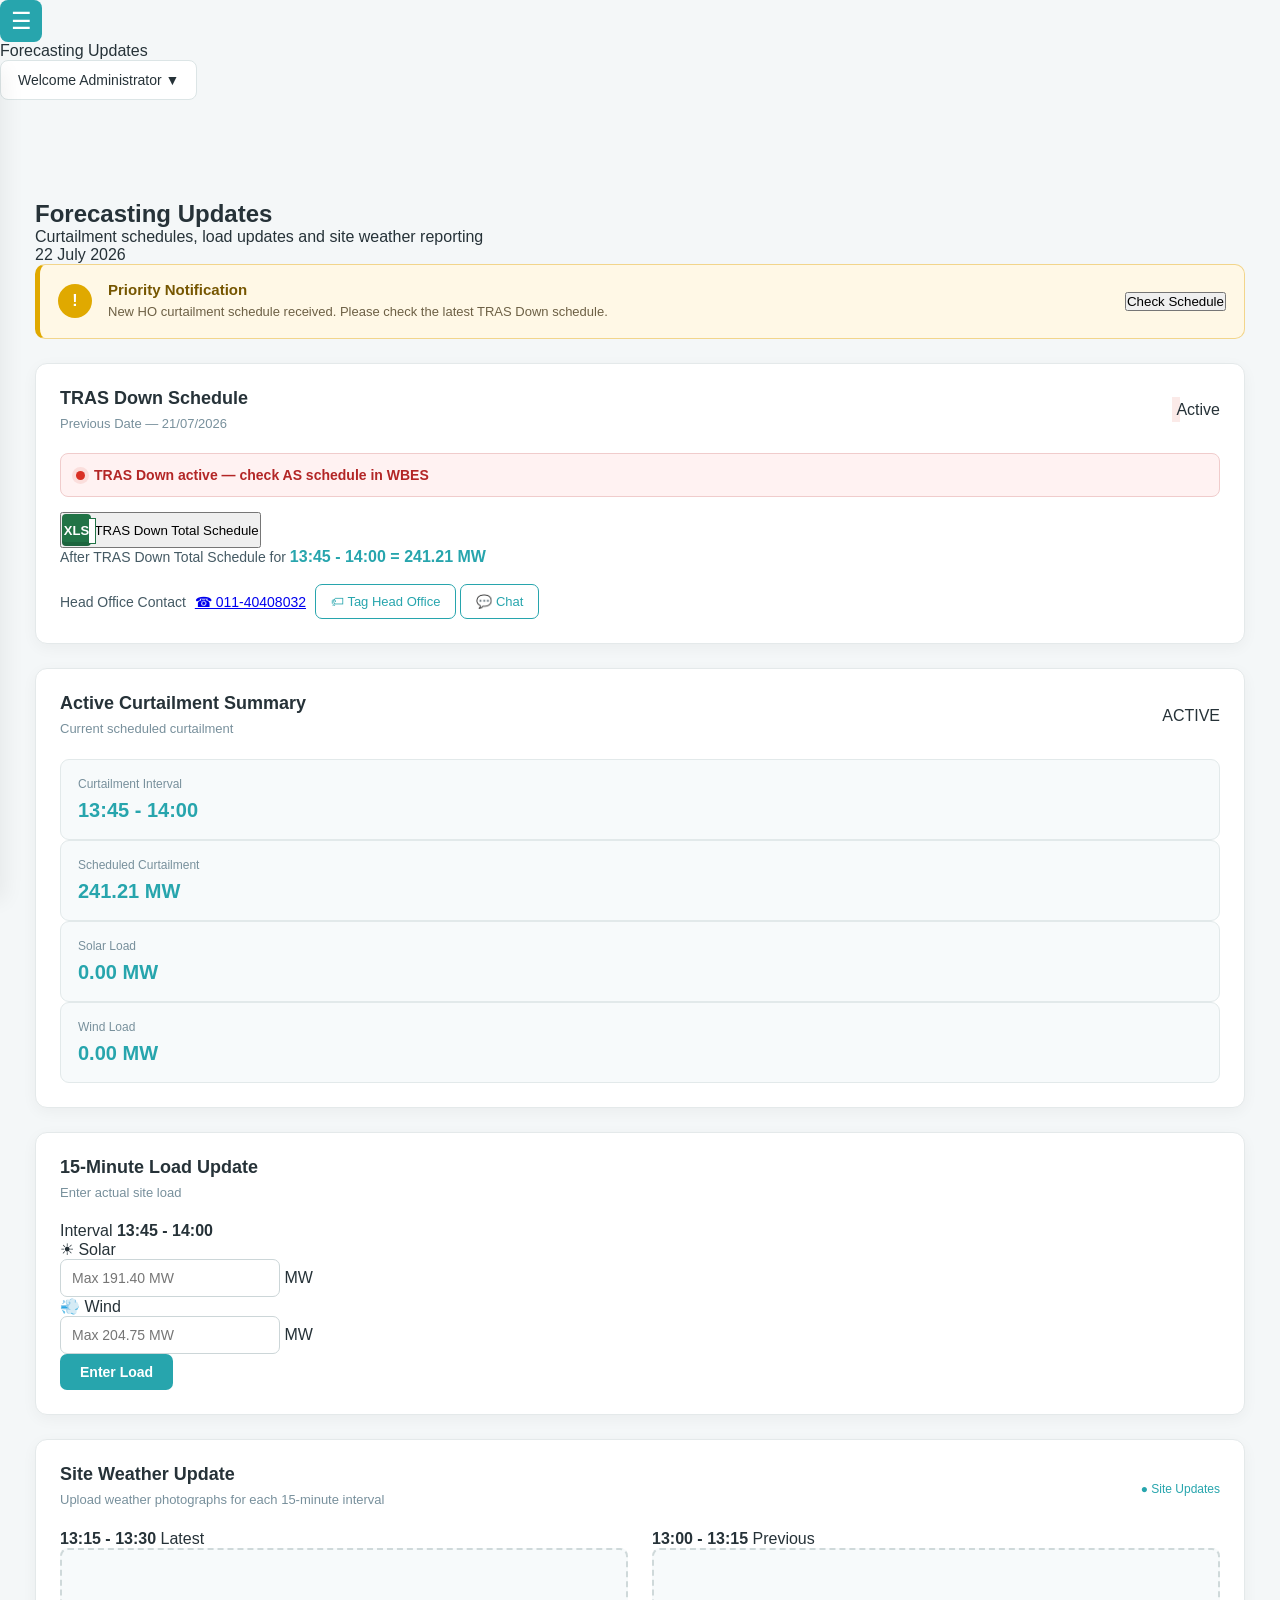
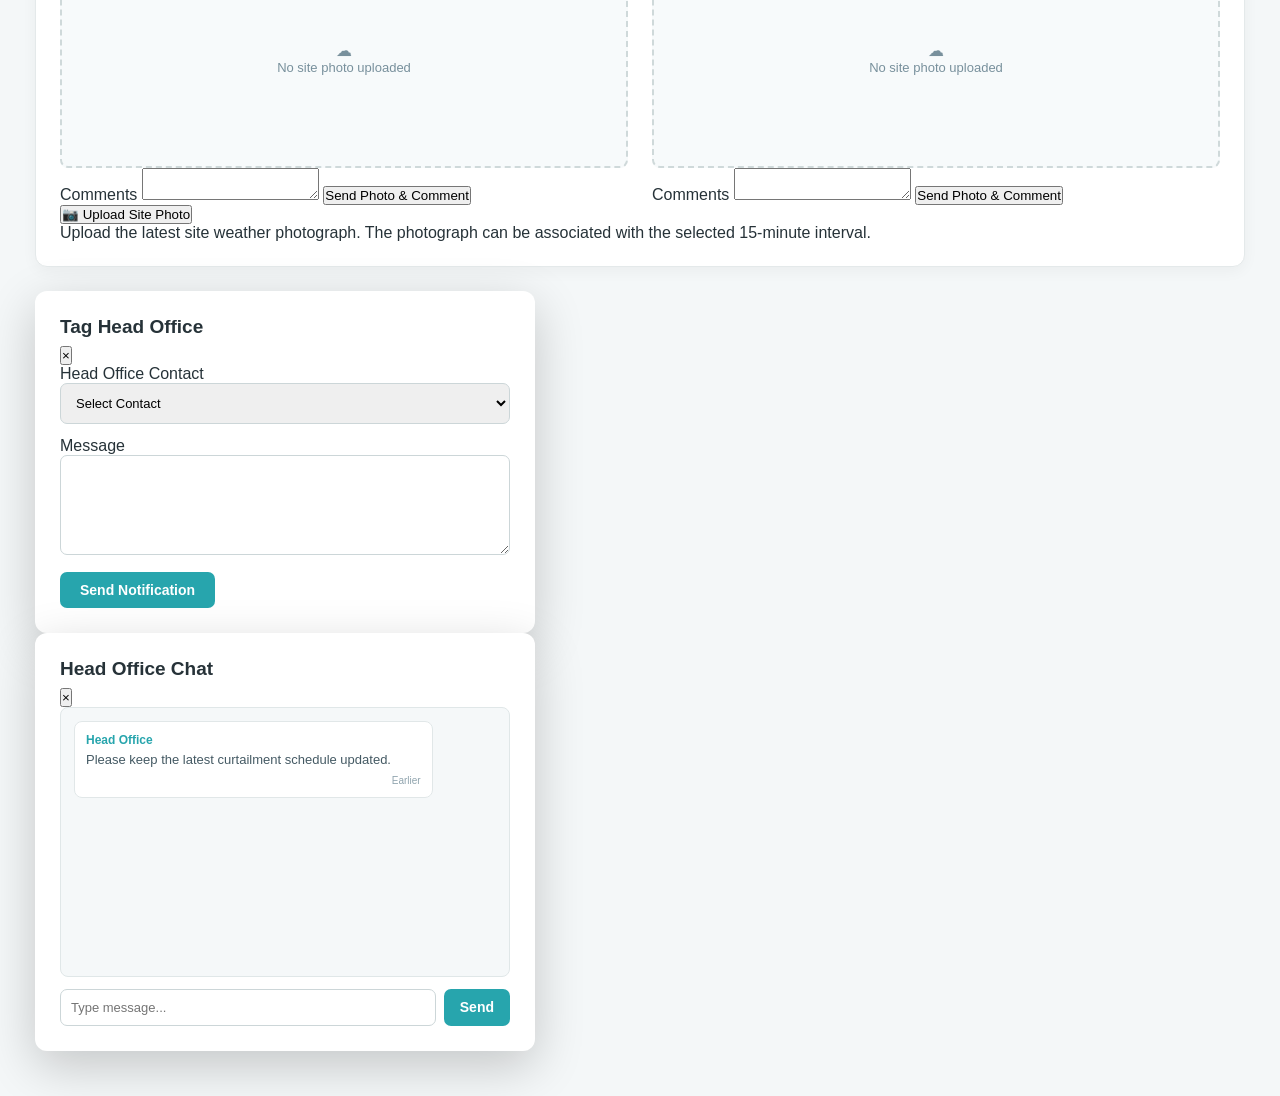
==== commit 64566323: "Update forecasting.html" ====
--- a/forecasting.html
+++ b/forecasting.html
@@ -20,105 +20,147 @@
 
 
 <!-- =====================================================
-     TOP HEADER
-===================================================== -->
-
-<header class="top-header">
-
-    <div class="header-left">
-
-        <button
-            class="menu-btn"
-            id="menuBtn"
-            aria-label="Open Menu">
-
-            ☰
-
-        </button>
-
-        <h1>Forecasting</h1>
-
-    </div>
-
-
-    <div class="header-right">
-
-        <button
-            class="profile-btn"
-            id="profileBtn">
-
-            Welcome Administrator ▾
-
-        </button>
-
-
-        <div
-            class="profile-menu"
-            id="profileMenu">
-
-            <a href="profile.html">
-                Visit Profile
-            </a>
-
-            <a href="login.html">
-                Logout
-            </a>
-
-        </div>
-
-    </div>
-
-</header>
-
-
-
-<!-- =====================================================
      SIDEBAR
 ===================================================== -->
 
-<aside
-    class="sidebar"
-    id="sidebar">
-
-
-    <div class="sidebar-title">
-
-        Solar Loss Optimizer
-
-    </div>
-
-
-    <nav>
+<div class="sidebar"
+     id="sidebar">
+
+    <div class="sidebar-header">
+
+        <div class="sidebar-logo">
+            S
+        </div>
+
+        <div class="sidebar-title">
+            Solar Optimizer
+        </div>
+
+    </div>
+
+
+    <nav class="sidebar-menu">
 
         <a href="dashboard.html">
-            🏠 Dashboard
+            <span>⌂</span>
+            Dashboard
+        </a>
+
+        <a href="liveplant.html">
+            <span>⚡</span>
+            Live Plant
+        </a>
+
+        <a href="equipment.html">
+            <span>⚙</span>
+            Equipment Health
+        </a>
+
+        <a href="maintenance.html">
+            <span>🔧</span>
+            Predictive Maintenance
+        </a>
+
+        <a href="cleaning.html">
+            <span>🧹</span>
+            Cleaning Optimisation
+        </a>
+
+        <a href="curtailment.html">
+            <span>📉</span>
+            Curtailment Analysis
         </a>
 
         <a href="forecasting.html"
            class="active">
-            📊 Forecasting
+
+            <span>📊</span>
+            Forecasting
+
         </a>
 
-        <a href="maintenance.html">
-            🔧 Unplanned Maintenance
+        <a href="row.html">
+            <span>📍</span>
+            ROW Monitoring
         </a>
 
-        <a href="row.html">
-            📍 ROW Monitoring
+    </nav>
+
+
+    <div class="sidebar-bottom">
+
+        <a href="login.html">
+            <span>↪</span>
+            Logout
         </a>
 
-        <a href="cleaning.html">
-            🧹 Plant Cleaning Optimisation
-        </a>
-
-        <a href="login.html"
-           class="logout-link">
-            ↪ Logout
-        </a>
-
-    </nav>
-
-</aside>
+    </div>
+
+</div>
+
+
+
+<!-- =====================================================
+     TOP BAR
+===================================================== -->
+
+<header class="topbar">
+
+
+    <div class="topbar-left">
+
+        <button
+            id="menuBtn"
+            class="menu-btn">
+
+            ☰
+
+        </button>
+
+
+        <div class="page-title">
+
+            Forecasting Updates
+
+        </div>
+
+    </div>
+
+
+
+    <!-- =================================================
+         PROFILE
+    ================================================= -->
+
+    <div class="profile-container">
+
+        <button
+            id="profileBtn"
+            class="profile-btn">
+
+            Welcome Administrator
+            <span>▼</span>
+
+        </button>
+
+
+        <div
+            id="profileMenu"
+            class="profile-menu">
+
+            <a href="profile.html">
+                👤 Visit Profile
+            </a>
+
+            <a href="login.html">
+                ↪ Logout
+            </a>
+
+        </div>
+
+    </div>
+
+</header>
 
 
 
@@ -129,50 +171,96 @@
 <main class="main-content">
 
 
-    <!-- =================================================
-         PRIORITY NOTIFICATION
-    ================================================== -->
-
-    <section
-        class="priority-alert"
-        id="priorityAlert">
-
-        <div class="priority-icon">
-            !
-        </div>
-
-
-        <div class="priority-content">
-
-            <strong>
-                Priority Notification
-            </strong>
-
-            <p>
-                New HO curtailment schedule received.
-                Please check the latest schedule.
-            </p>
-
-        </div>
-
-
-        <button
-            class="check-btn"
-            id="checkScheduleBtn">
-
-            Check Schedule
-
-        </button>
-
-    </section>
+
+<!-- =====================================================
+     PAGE HEADER
+===================================================== -->
+
+<section class="page-header">
+
+    <div>
+
+        <h1>
+            Forecasting Updates
+        </h1>
+
+        <p>
+            Curtailment schedules, load updates and
+            site weather reporting
+        </p>
+
+    </div>
+
+
+    <div class="header-date">
+
+        22 July 2026
+
+    </div>
+
+</section>
+
+
+
+<!-- =====================================================
+     PRIORITY NOTIFICATION
+===================================================== -->
+
+<div
+    class="priority-alert"
+    id="priorityAlert">
+
+
+    <div class="priority-icon">
+
+        !
+
+    </div>
+
+
+    <div class="priority-content">
+
+        <strong>
+            Priority Notification
+        </strong>
+
+        <p>
+
+            New HO curtailment schedule received.
+            Please check the latest TRAS Down schedule.
+
+        </p>
+
+    </div>
+
+
+    <button
+        id="checkScheduleBtn"
+        class="priority-btn">
+
+        Check Schedule
+
+    </button>
+
+</div>
+
+
+
+<!-- =====================================================
+     CURTAILMENT ALARM
+===================================================== -->
 
 <div
     class="curtailment-alarm"
     id="curtailmentAlarm">
 
+
     <div class="alarm-icon">
+
         ⚠
-    </div>
+
+    </div>
+
 
     <div class="alarm-content">
 
@@ -180,691 +268,781 @@
             Curtailment Limit Exceeded
         </strong>
 
+
         <p id="alarmMessage">
+
             Solar + Wind load exceeds the scheduled
             curtailment limit.
+
         </p>
 
     </div>
 
 </div>
 
+
+
+<!-- =====================================================
+     TRAS DOWN SECTION
+===================================================== -->
+
+<section class="forecast-card">
+
+
+    <div class="card-header">
+
+
+        <div>
+
+            <h2>
+                TRAS Down Schedule
+            </h2>
+
+            <p>
+                Previous Date — 21/07/2026
+            </p>
+
+        </div>
+
+
+        <div class="status-badge">
+
+            <span class="status-dot"></span>
+
+            Active
+
+        </div>
+
+    </div>
+
+
+
+    <!-- TRAS STATUS -->
+
+    <div class="tras-status">
+
+        <span class="status-dot"></span>
+
+        <strong>
+
+            TRAS Down active — check AS schedule in WBES
+
+        </strong>
+
+    </div>
+
+
+
+    <!-- EXCEL SCHEDULE -->
+
+    <div class="schedule-document">
+
+
+        <button
+            class="excel-btn"
+            id="checkScheduleBtn">
+
+            <span class="excel-icon">
+
+                XLS
+
+            </span>
+
+            <span>
+
+                TRAS Down Total Schedule
+
+            </span>
+
+        </button>
+
+
+    </div>
+
+
+
+    <!-- SCHEDULE VALUE -->
+
+    <div class="schedule-value">
+
+        After TRAS Down Total Schedule for
+
+        <strong>
+            13:45 - 14:00 = 241.21 MW
+        </strong>
+
+    </div>
+
+
+
+    <!-- CONTACT -->
+
+    <div class="contact-section">
+
+        <div class="contact-label">
+
+            Head Office Contact
+
+        </div>
+
+
+        <a
+            href="tel:01140408032"
+            class="contact-number">
+
+            ☎ 011-40408032
+
+        </a>
+
+
+        <div class="contact-actions">
+
+            <button
+                id="tagHOBtn"
+                class="secondary-btn">
+
+                🏷 Tag Head Office
+
+            </button>
+
+
+            <button
+                id="chatHOBtn"
+                class="secondary-btn">
+
+                💬 Chat
+
+            </button>
+
+        </div>
+
+    </div>
+
+</section>
+
+
+
+<!-- =====================================================
+     ACTIVE CURTAILMENT SUMMARY
+===================================================== -->
+
+<section class="forecast-card">
+
+
+    <div class="card-header">
+
+        <div>
+
+            <h2>
+                Active Curtailment Summary
+            </h2>
+
+            <p>
+                Current scheduled curtailment
+            </p>
+
+        </div>
+
+
+        <div class="active-label">
+
+            ACTIVE
+
+        </div>
+
+    </div>
+
+
+
+    <div class="summary-grid">
+
+
+        <div class="summary-item">
+
+            <span>
+                Curtailment Interval
+            </span>
+
+            <strong>
+                13:45 - 14:00
+            </strong>
+
+        </div>
+
+
+        <div class="summary-item">
+
+            <span>
+                Scheduled Curtailment
+            </span>
+
+            <strong>
+                241.21 MW
+            </strong>
+
+        </div>
+
+
+        <div class="summary-item">
+
+            <span>
+                Solar Load
+            </span>
+
+            <strong id="summarySolar">
+
+                0.00 MW
+
+            </strong>
+
+        </div>
+
+
+        <div class="summary-item">
+
+            <span>
+                Wind Load
+            </span>
+
+            <strong id="summaryWind">
+
+                0.00 MW
+
+            </strong>
+
+        </div>
+
+
+    </div>
+
+</section>
+
+
+
+<!-- =====================================================
+     15 MINUTE LOAD ENTRY
+===================================================== -->
+
+<section class="forecast-card">
+
+
+    <div class="card-header">
+
+        <div>
+
+            <h2>
+                15-Minute Load Update
+            </h2>
+
+            <p>
+                Enter actual site load
+            </p>
+
+        </div>
+
+    </div>
+
+
+
+    <div class="interval-header">
+
+        <span>
+            Interval
+        </span>
+
+        <strong>
+            13:45 - 14:00
+        </strong>
+
+    </div>
+
+
+
+    <div class="load-table">
+
+
+        <!-- SOLAR -->
+
+        <div class="load-row">
+
+            <div class="load-label">
+
+                ☀ Solar
+
+            </div>
+
+
+            <div class="load-input-wrapper">
+
+                <input
+                    type="number"
+                    id="solarLoad"
+                    placeholder="Max 191.40 MW"
+                    min="0"
+                    max="191.4"
+                    step="0.01">
+
+                <span>
+                    MW
+                </span>
+
+            </div>
+
+        </div>
+
+
+
+        <!-- WIND -->
+
+        <div class="load-row">
+
+            <div class="load-label">
+
+                💨 Wind
+
+            </div>
+
+
+            <div class="load-input-wrapper">
+
+                <input
+                    type="number"
+                    id="windLoad"
+                    placeholder="Max 204.75 MW"
+                    min="0"
+                    max="204.75"
+                    step="0.01">
+
+                <span>
+                    MW
+                </span>
+
+            </div>
+
+        </div>
+
+
+    </div>
+
+
+
+    <div
+        id="loadStatus"
+        class="load-status">
+    </div>
+
+
+
+    <button
+        id="submitLoadBtn"
+        class="primary-btn">
+
+        Enter Load
+
+    </button>
+
+
+</section>
+
+
+
+<!-- =====================================================
+     WEATHER UPDATE
+===================================================== -->
+
+<section class="forecast-card">
+
+
+    <div class="card-header">
+
+
+        <div>
+
+            <h2>
+                Site Weather Update
+            </h2>
+
+            <p>
+
+                Upload weather photographs for
+                each 15-minute interval
+
+            </p>
+
+        </div>
+
+
+        <div class="weather-status">
+
+            ● Site Updates
+
+        </div>
+
+    </div>
+
+
+
     <!-- =================================================
-         TRAS DOWN SCHEDULE
-    ================================================== -->
-
-    <section class="forecast-card">
-
-
-        <div class="card-header">
-
-            <div>
-
-                <h2>
-                    TRAS Down Schedule
-                </h2>
-
-                <p>
-                    Previous Date: 21/07/2026
-                </p>
-
-            </div>
-
-
-            <span class="schedule-date">
-                21/07/2026
-            </span>
-
-        </div>
-
-
-
-        <!-- TRAS STATUS -->
-
-       <div class="tras-status">
-
-    <span class="status-dot"></span>
-
-    <strong>
-        TRAS Down active — check AS schedule in WBES
-    </strong>
-
-</div>
-
-
-
-        <!-- TRAS SCHEDULE -->
-
-        <div class="tras-schedule">
-
-
-            <div class="schedule-title">
-
-                <!-- Excel-style icon -->
-
-                <span class="excel-icon">
-                    X
+         WEATHER PHOTO GRID
+    ================================================= -->
+
+    <div class="weather-grid">
+
+
+
+        <!-- =============================================
+             13:15 - 13:30
+        ============================================== -->
+
+        <div class="weather-slot">
+
+
+            <div class="weather-slot-header">
+
+                <strong>
+                    13:15 - 13:30
+                </strong>
+
+                <span>
+                    Latest
                 </span>
 
-
-                <span>
-                    TRAS Down Total Schedule
-                </span>
-
-            </div>
-
-
-           <div class="schedule-value">
-
-    After TRAS Down Total Schedule for
-    <strong>13:45 - 14:00 = 241.21 MW</strong>
-
-</div>
-
-
-        </div>
-
-
-
-        <!-- CONTACT -->
-
-        <div class="contact-section">
-
-            <span>
-                ☎
-            </span>
-
-            <strong>
-                011-40408032
-            </strong>
-
-        </div>
-
-
-
-        <!-- HO COMMUNICATION -->
-
-        <div class="communication-actions">
-
-            <button
-                class="secondary-btn"
-                id="tagHOBtn">
-
-                🏷 Tag Head Office
-
-            </button>
-
-
-            <button
-                class="secondary-btn"
-                id="chatHOBtn">
-
-                💬 Chat with Head Office
-
-            </button>
-
-        </div>
-
-
-    </section>
-
-
-
-    <!-- =================================================
-         15 MINUTE LOAD UPDATE
-    ================================================== -->
-
-    <section class="forecast-card">
-
-        <div class="card-header">
-
-            <div>
-
-                <h2>
-                    15-Minute Load Update
-                </h2>
-
-                <p>
-                    Enter actual site load during the
-                    scheduled interval.
-                </p>
-
-            </div>
-
-        </div>
-
-
-
-        <div class="load-table-wrapper">
-
-            <table class="load-table">
-
-                <thead>
-
-                    <tr>
-
-                        <th>
-                            Time Interval
-                        </th>
-
-                        <th>
-                            Solar (MW)
-                        </th>
-
-                        <th>
-                            Wind (MW)
-                        </th>
-
-                    </tr>
-
-                </thead>
-
-
-                <tbody>
-
-                    <tr>
-
-                        <td>
-                            <strong>
-                                13:15 - 13:30
-                            </strong>
-                        </td>
-
-
-                        <td>
-
-                           <input
-    type="number"
-    id="solarLoad"
-    placeholder="Max 191.40 MW"
-    min="0"
-    max="191.4"
-    step="0.01">
-
-                        </td>
-
-
-                        <td>
-
-                            <input
-    type="number"
-    id="windLoad"
-    placeholder="Max 204.75 MW"
-    min="0"
-    max="204.75"
-    step="0.01">
-
-                        </td>
-
-                    </tr>
-
-                </tbody>
-
-            </table>
-
-        </div>
-
-
-
-        <div class="load-submit-area">
-
-            <button
-                class="primary-btn"
-                id="submitLoadBtn">
-
-                Enter
-
-            </button>
-
-
-            <span
-                id="loadStatus"
-                class="form-status">
-            </span>
-
-        </div>
-
-    </section>
-
-
-
-    <!-- =================================================
-         WEATHER UPDATE
-    ================================================== -->
-
-    <section class="forecast-card weather-section">
-
-
-        <div class="card-header">
-
-            <div>
-
-                <h2>
-                    🌦 Weather Update
-                </h2>
-
-                <p>
-                    Upload site photographs every 30 minutes
-                    with observations for Head Office.
-                </p>
-
-            </div>
-
-
-            <span class="upload-frequency">
-                Required every 30 minutes
-            </span>
-
-        </div>
-
-
-
-        <!-- WEATHER REPORT GRID -->
-
-        <div class="weather-grid">
-
-
-
-            <!-- =========================================
-                 13:15 - 13:30
-            ========================================== -->
-
-            <div class="weather-report-card">
-
-
-                <div class="weather-time">
-
-                    13:15 - 13:30
+            </div>
+
+
+
+            <div class="photo-container">
+
+                <div
+                    class="photo-placeholder"
+                    id="photoPlaceholder1315">
+
+                    <div class="placeholder-icon">
+
+                        ☁
+
+                    </div>
+
+                    <p>
+                        No site photo uploaded
+                    </p>
 
                 </div>
 
-
-
-                <!-- Uploaded Site Photo -->
-
-                <img
-                    src="weather-site-1315.jpg"
-                    class="weather-photo"
-                    alt="Site weather photograph for 13:15 to 13:30">
-
-
-
-                <div class="photo-label">
-
-                    Site Weather Photograph
-
-                </div>
-
-
-
-                <!-- Comment -->
-
-                <label
-                    for="comment1315">
-
+            </div>
+
+
+
+            <!-- COMMENT -->
+
+            <div class="photo-comment">
+
+                <label>
                     Comments
-
                 </label>
 
 
                 <textarea
                     id="comment1315"
-                    class="weather-comment"
-                    placeholder="Enter observations about weather conditions at site...">
+                    placeholder="Add weather/site comments...">
                 </textarea>
 
 
-
-                <!-- Send -->
-
                 <button
-                    class="send-weather-btn"
-                    id="sendWeather1315">
-
-                    📤 Send Weather Report
+                    id="sendWeather1315"
+                    class="small-primary-btn">
+
+                    Send Photo & Comment
 
                 </button>
 
 
                 <div
                     id="status1315"
-                    class="weather-status">
+                    class="photo-status">
                 </div>
 
-
-            </div>
-
-
-
-            <!-- =========================================
-                 13:00 - 13:15
-            ========================================== -->
-
-            <div class="weather-report-card">
-
-
-                <div class="weather-time">
-
+            </div>
+
+        </div>
+
+
+
+        <!-- =============================================
+             13:00 - 13:15
+        ============================================== -->
+
+        <div class="weather-slot">
+
+
+            <div class="weather-slot-header">
+
+                <strong>
                     13:00 - 13:15
-
-                </div>
-
-
-
-                <!-- Empty Photo Slot -->
+                </strong>
+
+                <span>
+                    Previous
+                </span>
+
+            </div>
+
+
+
+            <div class="photo-container">
 
                 <div
                     class="photo-placeholder"
                     id="photoPlaceholder1300">
 
-                    <span>
-                        📷
-                    </span>
+                    <div class="placeholder-icon">
+
+                        ☁
+
+                    </div>
 
                     <p>
-                        No photo uploaded
+                        No site photo uploaded
                     </p>
 
                 </div>
 
-
-
-                <!-- Comment -->
-
-                <label
-                    for="comment1300">
-
+            </div>
+
+
+
+            <!-- COMMENT -->
+
+            <div class="photo-comment">
+
+                <label>
                     Comments
-
                 </label>
 
 
                 <textarea
                     id="comment1300"
-                    class="weather-comment"
-                    placeholder="Enter observations about weather conditions at site...">
+                    placeholder="Add weather/site comments...">
                 </textarea>
 
 
-
-                <!-- Send -->
-
                 <button
-                    class="send-weather-btn"
-                    id="sendWeather1300">
-
-                    📤 Send Weather Report
+                    id="sendWeather1300"
+                    class="small-primary-btn">
+
+                    Send Photo & Comment
 
                 </button>
 
 
                 <div
                     id="status1300"
-                    class="weather-status">
+                    class="photo-status">
                 </div>
 
-
-            </div>
-
-
-        </div>
-
-
-
-        <!-- =========================================
-             UPLOAD NEW PHOTO
-        ========================================== -->
-
-        <div class="upload-photo-area">
+            </div>
+
+        </div>
+
+    </div>
+
+
+
+    <!-- =================================================
+         UPLOAD SITE PHOTO
+    ================================================= -->
+
+    <div class="upload-section">
+
+
+        <input
+            type="file"
+            id="sitePhotoInput"
+            accept="image/*"
+            hidden>
+
+
+        <button
+            id="uploadPhotoBtn"
+            class="upload-btn">
+
+            📷 Upload Site Photo
+
+        </button>
+
+
+        <div
+            id="selectedPhotoName"
+            class="selected-photo-name">
+
+        </div>
+
+
+        <p>
+
+            Upload the latest site weather photograph.
+            The photograph can be associated with the
+            selected 15-minute interval.
+
+        </p>
+
+    </div>
+
+</section>
+
+
+
+<!-- =====================================================
+     TAG HEAD OFFICE MODAL
+===================================================== -->
+
+<div
+    id="tagModal"
+    class="modal">
+
+
+    <div class="modal-content">
+
+
+        <div class="modal-header">
+
+            <h2>
+                Tag Head Office
+            </h2>
 
 
             <button
-                class="upload-photo-btn"
-                id="uploadPhotoBtn">
-
-                📷 Upload Site Photo
+                id="closeTagModal"
+                class="close-modal">
+
+                ×
 
             </button>
 
-
-            <input
-                type="file"
-                id="sitePhotoInput"
-                accept="image/*"
-                style="display:none;">
-
-
-            <p
-                id="selectedPhotoName"
-                class="selected-photo-name">
-            </p>
-
-
-        </div>
-
-
-    </section>
-
-
-
-    <!-- =================================================
-         ACTIVE CURTAILMENT SUMMARY
-    ================================================== -->
-
-    <section class="forecast-card">
-
-        <div class="card-header">
-
-            <div>
-
-                <h2>
-                    Active Curtailment Summary
-                </h2>
+        </div>
+
+
+
+        <div class="modal-body">
+
+
+            <label>
+                Head Office Contact
+            </label>
+
+
+            <select id="hoContact">
+
+                <option value="">
+                    Select Contact
+                </option>
+
+                <option value="forecasting">
+                    Forecasting Team
+                </option>
+
+                <option value="operations">
+                    Operations Team
+                </option>
+
+                <option value="control">
+                    Control Room
+                </option>
+
+            </select>
+
+
+
+            <label>
+                Message
+            </label>
+
+
+            <textarea
+                id="hoMessage"
+                placeholder="Enter your message...">
+            </textarea>
+
+
+            <button
+                id="sendHOMsg"
+                class="primary-btn">
+
+                Send Notification
+
+            </button>
+
+
+            <div
+                id="hoStatus"
+                class="modal-status">
+
+            </div>
+
+        </div>
+
+    </div>
+
+</div>
+
+
+
+<!-- =====================================================
+     CHAT MODAL
+===================================================== -->
+
+<div
+    id="chatModal"
+    class="modal">
+
+
+    <div class="modal-content chat-modal-content">
+
+
+        <div class="modal-header">
+
+            <h2>
+                Head Office Chat
+            </h2>
+
+
+            <button
+                id="closeChatModal"
+                class="close-modal">
+
+                ×
+
+            </button>
+
+        </div>
+
+
+
+        <div
+            id="chatWindow"
+            class="chat-window">
+
+
+            <div class="chat-message received">
+
+                <strong>
+                    Head Office
+                </strong>
 
                 <p>
-                    Current hybrid plant curtailment position
+                    Please keep the latest curtailment
+                    schedule updated.
                 </p>
 
-            </div>
-
-        </div>
-
-
-        <div class="curtailment-summary">
-
-
-            <div class="summary-item">
-
                 <span>
-                    Scheduled Curtailment
+                    Earlier
                 </span>
 
-                <strong>
-                    241 MW
-                </strong>
-
-            </div>
-
-
-            <div class="summary-item">
-
-                <span>
-                    Solar Load
-                </span>
-
-                <strong id="summarySolar">
-                    —
-                </strong>
-
-            </div>
-
-
-            <div class="summary-item">
-
-                <span>
-                    Wind Load
-                </span>
-
-                <strong id="summaryWind">
-                    —
-                </strong>
-
-            </div>
-
-
-            <div class="summary-item">
-
-                <span>
-                    Plant Capacity
-                </span>
-
-                <strong>
-                    300 MW
-                </strong>
-
-            </div>
-
-
-        </div>
-
-    </section>
-
-
-
-</main>
-
-
-
-<!-- =====================================================
-     TAG HEAD OFFICE MODAL
-===================================================== -->
-
-<div
-    class="modal-overlay"
-    id="tagModal">
-
-
-    <div class="modal">
-
-
-        <button
-            class="modal-close"
-            id="closeTagModal">
-
-            ×
-
-        </button>
-
-
-        <h2>
-            Tag Head Office
-        </h2>
-
-
-        <p>
-            Select the Head Office team/contact you want
-            to notify.
-        </p>
-
-
-        <select id="hoContact">
-
-            <option value="">
-                Select Contact
-            </option>
-
-            <option value="forecasting">
-                Forecasting Team
-            </option>
-
-            <option value="operations">
-                Operations Team
-            </option>
-
-            <option value="management">
-                Plant Management
-            </option>
-
-        </select>
-
-
-        <textarea
-            id="hoMessage"
-            placeholder="Enter your message...">
-        </textarea>
-
-
-        <button
-            class="primary-btn"
-            id="sendHOMsg">
-
-            Send Notification
-
-        </button>
-
-
-        <div
-            id="hoStatus"
-            class="form-status">
-        </div>
-
-
-    </div>
-
-</div>
-
-
-
-<!-- =====================================================
-     CHAT MODAL
-===================================================== -->
-
-<div
-    class="modal-overlay"
-    id="chatModal">
-
-
-    <div class="modal">
-
-
-        <button
-            class="modal-close"
-            id="closeChatModal">
-
-            ×
-
-        </button>
-
-
-        <h2>
-            Chat with Head Office
-        </h2>
-
-
-        <div
-            class="chat-window"
-            id="chatWindow">
-
-
-            <div class="chat-message received">
-
-                <strong>
-                    HO Forecasting Team
-                </strong>
-
-                <p>
-                    Please check the latest AS schedule
-                    in WBES.
-                </p>
-
-                <span>
-                    13:05
-                </span>
-
-            </div>
-
-
-        </div>
+            </div>
+
+
+        </div>
+
 
 
         <div class="chat-input-area">
@@ -873,19 +1051,18 @@
             <input
                 type="text"
                 id="chatMessage"
-                placeholder="Type your message...">
+                placeholder="Type message...">
 
 
             <button
-                id="sendChatBtn">
+                id="sendChatBtn"
+                class="primary-btn">
 
                 Send
 
             </button>
 
-
-        </div>
-
+        </div>
 
     </div>
 
@@ -893,6 +1070,10 @@
 
 
 
+</main>
+
+
+
 <!-- =====================================================
      JAVASCRIPT
 ===================================================== -->
--- a/forecasting.css
+++ b/forecasting.css
@@ -1,12 +1,13 @@
-/* ============================================================
+/* =========================================================
    SOLAR GENERATION LOSS OPTIMIZER
-   FORECASTING CSS
-   ============================================================ */
-
-
-/* ============================================================
+   FORECASTING PAGE
+   Brand: #27A5AD + White
+========================================================= */
+
+
+/* =========================================================
    GLOBAL
-   ============================================================ */
+========================================================= */
 
 * {
     box-sizing: border-box;
@@ -14,173 +15,51 @@
     padding: 0;
 }
 
-
-:root {
-    --brand: #27A5AD;
-    --brand-dark: #16878f;
-    --brand-light: #e9f8f9;
-
-    --background: #f5f7f8;
-    --card: #ffffff;
-
-    --text: #1f2933;
-    --muted: #6b7280;
-
-    --border: #dfe5e8;
-
-    --danger: #d93025;
-    --danger-light: #fff0ef;
-
-    --warning: #f59e0b;
-    --warning-light: #fff7e6;
-
-    --success: #18864b;
-    --success-light: #eaf8ef;
-
-    --shadow:
-        0 4px 18px rgba(0, 0, 0, 0.07);
-}
-
-
 body {
-    font-family:
-        Arial,
-        Helvetica,
-        sans-serif;
-
-    background: var(--background);
-
-    color: var(--text);
-
+    font-family: Arial, Helvetica, sans-serif;
+    background: #f4f7f8;
+    color: #263238;
     min-height: 100vh;
 }
 
 
-
-/* ============================================================
-   SIDEBAR
-   ============================================================ */
-
-.sidebar {
+/* =========================================================
+   TOP HEADER
+========================================================= */
+
+.top-header {
+    height: 70px;
+    width: 100%;
+    background: #ffffff;
+    border-bottom: 1px solid #e4e9ea;
+
+    display: flex;
+    align-items: center;
+    justify-content: space-between;
+
+    padding: 0 28px;
+
     position: fixed;
-
     top: 0;
     left: 0;
 
-    width: 260px;
-    height: 100vh;
-
-    background: #ffffff;
-
-    border-right: 1px solid var(--border);
-
     z-index: 1000;
 
-    transform: translateX(-100%);
-
-    transition:
-        transform 0.3s ease;
-
-    box-shadow:
-        4px 0 20px rgba(0, 0, 0, 0.08);
-}
-
-
-.sidebar.active {
-    transform: translateX(0);
-}
-
-
-.sidebar-header {
-    height: 70px;
-
-    display: flex;
-
-    align-items: center;
-
-    padding: 0 24px;
-
-    background: var(--brand);
-
-    color: white;
-}
-
-
-.sidebar-header h2 {
-    font-size: 20px;
-
-    font-weight: 700;
-}
-
-
-.sidebar-menu {
-    padding: 18px 10px;
-}
-
-
-.sidebar-menu a {
-    display: block;
-
-    text-decoration: none;
-
-    color: var(--text);
-
-    padding: 13px 16px;
-
-    margin-bottom: 4px;
-
-    border-radius: 8px;
-
-    font-size: 14px;
-
-    transition:
-        background 0.2s ease,
-        color 0.2s ease;
-}
-
-
-.sidebar-menu a:hover {
-    background: var(--brand-light);
-
-    color: var(--brand-dark);
-}
-
-
-.sidebar-menu a.active {
-    background: var(--brand);
-
-    color: white;
-}
-
-
-
-/* ============================================================
-   TOP BAR
-   ============================================================ */
-
-.topbar {
-    position: fixed;
-
-    top: 0;
-    left: 0;
-    right: 0;
-
-    height: 70px;
-
-    background: white;
-
-    border-bottom: 1px solid var(--border);
-
-    display: flex;
-
-    align-items: center;
-
-    z-index: 900;
-
-    padding: 0 24px;
-
-    box-shadow:
-        0 2px 8px rgba(0, 0, 0, 0.04);
+    box-shadow: 0 2px 10px rgba(0, 0, 0, 0.05);
+}
+
+
+.header-left {
+    display: flex;
+    align-items: center;
+    gap: 18px;
+}
+
+
+.header-left h1 {
+    font-size: 21px;
+    font-weight: 600;
+    color: #263238;
 }
 
 
@@ -189,201 +68,288 @@
     height: 42px;
 
     border: none;
-
     border-radius: 8px;
 
-    background: var(--brand-light);
-
-    color: var(--brand-dark);
+    background: #27A5AD;
+    color: #ffffff;
 
     font-size: 23px;
 
     cursor: pointer;
 
-    margin-right: 16px;
-
-    transition:
-        transform 0.2s ease,
-        background 0.2s ease;
+    display: flex;
+    align-items: center;
+    justify-content: center;
+
+    transition: 0.25s ease;
 }
 
 
 .menu-btn:hover {
-    background: #d7f1f2;
-
-    transform: scale(1.05);
-}
-
-
-.page-title {
-    font-size: 20px;
-
-    font-weight: 700;
-
-    flex: 1;
-}
-
-
-/* ============================================================
+    background: #208d94;
+    transform: scale(1.04);
+}
+
+
+/* =========================================================
    PROFILE
-   ============================================================ */
-
-.profile-container {
+========================================================= */
+
+.header-right {
     position: relative;
 }
 
 
 .profile-btn {
-    border: 1px solid var(--border);
-
-    background: white;
-
-    color: var(--text);
-
-    padding: 10px 14px;
+    border: 1px solid #dce5e6;
+
+    background: #ffffff;
+
+    color: #263238;
+
+    padding: 11px 17px;
 
     border-radius: 8px;
 
+    font-size: 14px;
+
     cursor: pointer;
 
-    font-size: 14px;
-
-    display: flex;
-
-    gap: 8px;
-
-    align-items: center;
+    transition: 0.25s ease;
 }
 
 
 .profile-btn:hover {
-    border-color: var(--brand);
-
-    color: var(--brand-dark);
+    border-color: #27A5AD;
+    color: #27A5AD;
 }
 
 
 .profile-menu {
+    display: none;
+
     position: absolute;
 
-    top: calc(100% + 8px);
-
     right: 0;
+    top: 50px;
 
     width: 180px;
 
-    background: white;
-
-    border: 1px solid var(--border);
+    background: #ffffff;
 
     border-radius: 9px;
 
-    box-shadow: var(--shadow);
-
-    display: none;
+    box-shadow: 0 8px 25px rgba(0, 0, 0, 0.12);
 
     overflow: hidden;
+
+    z-index: 1200;
 }
 
 
 .profile-menu a {
     display: block;
 
-    padding: 12px 15px;
+    padding: 13px 16px;
 
     text-decoration: none;
 
-    color: var(--text);
+    color: #263238;
 
     font-size: 14px;
+
+    transition: 0.2s ease;
 }
 
 
 .profile-menu a:hover {
-    background: var(--brand-light);
-
-    color: var(--brand-dark);
-}
-
-
-
-/* ============================================================
+    background: #eef9fa;
+    color: #27A5AD;
+}
+
+
+/* =========================================================
+   SIDEBAR
+========================================================= */
+
+.sidebar {
+    position: fixed;
+
+    left: -280px;
+    top: 70px;
+
+    width: 280px;
+
+    height: calc(100vh - 70px);
+
+    background: #ffffff;
+
+    border-right: 1px solid #e3e8e9;
+
+    z-index: 900;
+
+    transition: left 0.3s ease;
+
+    box-shadow: 5px 0 20px rgba(0, 0, 0, 0.06);
+
+    overflow-y: auto;
+}
+
+
+.sidebar.active {
+    left: 0;
+}
+
+
+.sidebar-title {
+    padding: 24px 22px;
+
+    font-size: 17px;
+
+    font-weight: 700;
+
+    color: #27A5AD;
+
+    border-bottom: 1px solid #edf1f2;
+}
+
+
+.sidebar nav {
+    padding: 12px;
+}
+
+
+.sidebar nav a {
+    display: block;
+
+    text-decoration: none;
+
+    color: #455a64;
+
+    padding: 14px 16px;
+
+    margin-bottom: 5px;
+
+    border-radius: 8px;
+
+    font-size: 14px;
+
+    transition: all 0.2s ease;
+}
+
+
+.sidebar nav a:hover {
+    background: #eef9fa;
+
+    color: #27A5AD;
+
+    transform: translateX(3px);
+}
+
+
+.sidebar nav a.active {
+    background: #27A5AD;
+
+    color: #ffffff;
+
+    font-weight: 600;
+}
+
+
+.sidebar nav .logout-link {
+    margin-top: 25px;
+
+    border-top: 1px solid #edf1f2;
+
+    border-radius: 0;
+
+    color: #d64545;
+}
+
+
+.sidebar nav .logout-link:hover {
+    background: #fff2f2;
+
+    color: #c62828;
+}
+
+
+/* =========================================================
    MAIN CONTENT
-   ============================================================ */
+========================================================= */
 
 .main-content {
-    padding: 100px 30px 40px;
-
-    max-width: 1400px;
-
-    margin: auto;
-}
-
-
-.page-heading {
-    margin-bottom: 25px;
-}
-
-
-.page-heading h1 {
-    font-size: 28px;
-
-    margin-bottom: 7px;
-}
-
-
-.page-heading p {
-    color: var(--muted);
-
-    font-size: 14px;
-}
-
-
-
-/* ============================================================
-   PRIORITY NOTIFICATION
-   ============================================================ */
+    width: 100%;
+
+    padding: 100px 35px 45px;
+
+    max-width: 1450px;
+
+    margin: 0 auto;
+}
+
+
+/* =========================================================
+   PRIORITY ALERT
+========================================================= */
 
 .priority-alert {
     display: flex;
 
     align-items: center;
 
-    gap: 15px;
-
-    background: var(--warning-light);
-
-    border: 1px solid #f5d38a;
-
-    border-left: 5px solid var(--warning);
+    gap: 16px;
+
+    background: #fff8e6;
+
+    border: 1px solid #f2d58b;
+
+    border-left: 5px solid #e0a900;
+
+    border-radius: 10px;
 
     padding: 16px 18px;
 
-    border-radius: 10px;
-
-    margin-bottom: 20px;
-
-    animation:
-        notificationPulse 2s ease-in-out infinite;
-}
-
-
-@keyframes notificationPulse {
-
-    0%,
+    margin-bottom: 24px;
+
+    animation: priorityPulse 2.5s ease-in-out infinite;
+}
+
+
+@keyframes priorityPulse {
+
+    0% {
+        box-shadow: 0 0 0 rgba(224, 169, 0, 0);
+    }
+
+    50% {
+        box-shadow: 0 0 14px rgba(224, 169, 0, 0.15);
+    }
+
     100% {
-        box-shadow: none;
-    }
-
-    50% {
-        box-shadow:
-            0 0 0 4px rgba(245, 158, 11, 0.08);
-    }
+        box-shadow: 0 0 0 rgba(224, 169, 0, 0);
+    }
+
 }
 
 
 .priority-icon {
-    font-size: 25px;
+    width: 34px;
+    height: 34px;
+
+    border-radius: 50%;
+
+    background: #e0a900;
+
+    color: #ffffff;
+
+    display: flex;
+    align-items: center;
+    justify-content: center;
+
+    font-weight: 700;
+
+    flex-shrink: 0;
 }
 
 
@@ -395,72 +361,1156 @@
 .priority-content strong {
     display: block;
 
+    color: #765600;
+
+    font-size: 15px;
+
     margin-bottom: 4px;
 }
 
 
 .priority-content p {
-    color: #6b4a00;
-
-    font-size: 13px;
+    font-size: 13px;
+
+    color: #6d6045;
 
     line-height: 1.5;
 }
 
 
-.priority-button {
+.check-btn {
     border: none;
 
-    background: var(--warning);
-
-    color: white;
-
-    padding: 10px 15px;
+    background: #27A5AD;
+
+    color: #ffffff;
+
+    padding: 10px 16px;
 
     border-radius: 7px;
 
     cursor: pointer;
 
     font-weight: 600;
-}
-
-
-.priority-button:hover {
-    background: #d98b00;
-}
-
-
-
-/* ============================================================
+
+    white-space: nowrap;
+
+    transition: 0.2s ease;
+}
+
+
+.check-btn:hover {
+    background: #208d94;
+}
+
+
+/* =========================================================
+   GENERAL FORECAST CARD
+========================================================= */
+
+.forecast-card {
+    background: #ffffff;
+
+    border-radius: 12px;
+
+    border: 1px solid #e4e9ea;
+
+    padding: 24px;
+
+    margin-bottom: 24px;
+
+    box-shadow: 0 4px 15px rgba(0, 0, 0, 0.045);
+}
+
+
+.card-header {
+    display: flex;
+
+    align-items: center;
+
+    justify-content: space-between;
+
+    gap: 20px;
+
+    margin-bottom: 20px;
+}
+
+
+.card-header h2 {
+    font-size: 18px;
+
+    color: #263238;
+
+    margin-bottom: 5px;
+}
+
+
+.card-header p {
+    color: #78909c;
+
+    font-size: 13px;
+
+    line-height: 1.5;
+}
+
+
+.schedule-date {
+    background: #eef9fa;
+
+    color: #27A5AD;
+
+    border-radius: 7px;
+
+    padding: 8px 12px;
+
+    font-size: 13px;
+
+    font-weight: 600;
+}
+
+
+/* =========================================================
+   TRAS STATUS
+========================================================= */
+
+.tras-status {
+    display: flex;
+
+    align-items: center;
+
+    gap: 9px;
+
+    padding: 13px 15px;
+
+    background: #fff2f2;
+
+    border: 1px solid #f0cccc;
+
+    border-radius: 8px;
+
+    color: #b32626;
+
+    font-size: 14px;
+
+    margin-bottom: 15px;
+}
+
+
+.status-dot {
+    width: 9px;
+    height: 9px;
+
+    border-radius: 50%;
+
+    background: #d93025;
+
+    box-shadow: 0 0 0 4px rgba(217, 48, 37, 0.1);
+
+    flex-shrink: 0;
+}
+
+
+/* =========================================================
+   TRAS SCHEDULE
+========================================================= */
+
+.tras-schedule {
+    display: flex;
+
+    align-items: center;
+
+    justify-content: space-between;
+
+    gap: 20px;
+
+    background: #f7fafb;
+
+    border: 1px solid #e4eaeb;
+
+    border-radius: 9px;
+
+    padding: 17px;
+}
+
+
+.schedule-title {
+    display: flex;
+
+    align-items: center;
+
+    gap: 10px;
+
+    font-weight: 600;
+
+    color: #37474f;
+}
+
+
+.excel-icon {
+    width: 29px;
+    height: 32px;
+
+    display: inline-flex;
+
+    align-items: center;
+    justify-content: center;
+
+    background: #217346;
+
+    color: #ffffff;
+
+    border-radius: 4px;
+
+    font-size: 13px;
+
+    font-weight: 700;
+
+    position: relative;
+
+    box-shadow: inset 0 -4px 0 rgba(0, 0, 0, 0.12);
+}
+
+
+.excel-icon::after {
+    content: "";
+
+    position: absolute;
+
+    right: -5px;
+    top: 4px;
+
+    width: 6px;
+    height: 24px;
+
+    background: #ffffff;
+
+    border-top: 1px solid #217346;
+    border-bottom: 1px solid #217346;
+
+    border-right: 1px solid #217346;
+}
+
+
+.schedule-value {
+    color: #455a64;
+
+    font-size: 14px;
+}
+
+
+.schedule-value strong {
+    color: #27A5AD;
+
+    font-size: 16px;
+}
+
+
+/* =========================================================
+   CONTACT
+========================================================= */
+
+.contact-section {
+    display: flex;
+
+    align-items: center;
+
+    gap: 9px;
+
+    margin-top: 18px;
+
+    color: #455a64;
+
+    font-size: 14px;
+}
+
+
+.contact-section strong {
+    color: #263238;
+}
+
+
+/* =========================================================
+   COMMUNICATION BUTTONS
+========================================================= */
+
+.communication-actions {
+    display: flex;
+
+    gap: 10px;
+
+    margin-top: 15px;
+
+    flex-wrap: wrap;
+}
+
+
+.secondary-btn {
+    background: #ffffff;
+
+    border: 1px solid #27A5AD;
+
+    color: #27A5AD;
+
+    padding: 9px 15px;
+
+    border-radius: 7px;
+
+    font-size: 13px;
+
+    cursor: pointer;
+
+    transition: 0.2s ease;
+}
+
+
+.secondary-btn:hover {
+    background: #27A5AD;
+
+    color: #ffffff;
+}
+
+
+/* =========================================================
+   LOAD TABLE
+========================================================= */
+
+.load-table-wrapper {
+    width: 100%;
+
+    overflow-x: auto;
+}
+
+
+.load-table {
+    width: 100%;
+
+    border-collapse: collapse;
+
+    min-width: 600px;
+}
+
+
+.load-table th {
+    background: #eef9fa;
+
+    color: #287f84;
+
+    text-align: left;
+
+    padding: 13px;
+
+    font-size: 13px;
+
+    border-bottom: 1px solid #d9e8e9;
+}
+
+
+.load-table td {
+    padding: 14px 13px;
+
+    border-bottom: 1px solid #edf1f2;
+
+    font-size: 14px;
+}
+
+
+.load-table input {
+    width: 100%;
+
+    max-width: 220px;
+
+    padding: 10px 11px;
+
+    border: 1px solid #ccd6d8;
+
+    border-radius: 7px;
+
+    font-size: 14px;
+}
+
+
+.load-table input:focus {
+    outline: none;
+
+    border-color: #27A5AD;
+
+    box-shadow: 0 0 0 3px rgba(39, 165, 173, 0.1);
+}
+
+
+.load-submit-area {
+    display: flex;
+
+    align-items: center;
+
+    gap: 15px;
+
+    margin-top: 18px;
+}
+
+
+/* =========================================================
+   BUTTONS
+========================================================= */
+
+.primary-btn {
+    border: none;
+
+    background: #27A5AD;
+
+    color: #ffffff;
+
+    padding: 10px 20px;
+
+    border-radius: 7px;
+
+    font-size: 14px;
+
+    font-weight: 600;
+
+    cursor: pointer;
+
+    transition: 0.2s ease;
+}
+
+
+.primary-btn:hover {
+    background: #208d94;
+
+    transform: translateY(-1px);
+}
+
+
+.form-status {
+    font-size: 13px;
+
+    color: #27A5AD;
+}
+
+
+/* =========================================================
+   WEATHER
+========================================================= */
+
+.upload-frequency {
+    background: #eef9fa;
+
+    color: #27A5AD;
+
+    padding: 8px 12px;
+
+    border-radius: 7px;
+
+    font-size: 12px;
+
+    font-weight: 600;
+
+    white-space: nowrap;
+}
+
+
+.weather-grid {
+    display: grid;
+
+    grid-template-columns: repeat(2, minmax(300px, 1fr));
+
+    gap: 24px;
+}
+
+
+.weather-report-card {
+    background: #fbfcfc;
+
+    border: 1px solid #e3e9ea;
+
+    border-radius: 10px;
+
+    padding: 17px;
+
+    transition: 0.25s ease;
+}
+
+
+.weather-report-card:hover {
+    border-color: #a7dfe2;
+
+    box-shadow: 0 5px 16px rgba(39, 165, 173, 0.08);
+}
+
+
+.weather-time {
+    color: #27A5AD;
+
+    font-size: 15px;
+
+    font-weight: 700;
+
+    margin-bottom: 12px;
+}
+
+
+.weather-photo {
+    display: block;
+
+    width: 100%;
+
+    height: 220px;
+
+    object-fit: cover;
+
+    border-radius: 8px;
+
+    border: 1px solid #dfe6e7;
+}
+
+
+.photo-label {
+    color: #78909c;
+
+    font-size: 11px;
+
+    margin-top: 7px;
+}
+
+
+.photo-placeholder {
+    height: 220px;
+
+    border: 2px dashed #cfd9da;
+
+    border-radius: 8px;
+
+    background: #f7fafb;
+
+    display: flex;
+
+    flex-direction: column;
+
+    align-items: center;
+
+    justify-content: center;
+
+    color: #78909c;
+}
+
+
+.photo-placeholder span {
+    font-size: 34px;
+
+    margin-bottom: 7px;
+}
+
+
+.photo-placeholder p {
+    font-size: 13px;
+}
+
+
+.weather-report-card label {
+    display: block;
+
+    color: #455a64;
+
+    font-size: 13px;
+
+    font-weight: 600;
+
+    margin-top: 16px;
+
+    margin-bottom: 7px;
+}
+
+
+.weather-comment {
+    width: 100%;
+
+    min-height: 82px;
+
+    resize: vertical;
+
+    border: 1px solid #ccd6d8;
+
+    border-radius: 7px;
+
+    padding: 10px;
+
+    font-family: Arial, Helvetica, sans-serif;
+
+    font-size: 13px;
+
+    line-height: 1.5;
+}
+
+
+.weather-comment:focus {
+    outline: none;
+
+    border-color: #27A5AD;
+
+    box-shadow: 0 0 0 3px rgba(39, 165, 173, 0.1);
+}
+
+
+.send-weather-btn {
+    margin-top: 11px;
+
+    background: #27A5AD;
+
+    color: #ffffff;
+
+    border: none;
+
+    padding: 10px 14px;
+
+    border-radius: 7px;
+
+    cursor: pointer;
+
+    font-size: 13px;
+
+    font-weight: 600;
+
+    transition: 0.2s ease;
+}
+
+
+.send-weather-btn:hover {
+    background: #208d94;
+}
+
+
+.weather-status {
+    min-height: 18px;
+
+    margin-top: 9px;
+
+    font-size: 12px;
+
+    color: #27A5AD;
+}
+
+
+/* =========================================================
+   UPLOAD PHOTO
+========================================================= */
+
+.upload-photo-area {
+    display: flex;
+
+    align-items: center;
+
+    gap: 15px;
+
+    margin-top: 22px;
+
+    flex-wrap: wrap;
+}
+
+
+.upload-photo-btn {
+    background: #ffffff;
+
+    border: 1px solid #27A5AD;
+
+    color: #27A5AD;
+
+    padding: 10px 17px;
+
+    border-radius: 7px;
+
+    cursor: pointer;
+
+    font-weight: 600;
+
+    font-size: 13px;
+
+    transition: 0.2s ease;
+}
+
+
+.upload-photo-btn:hover {
+    background: #27A5AD;
+
+    color: #ffffff;
+}
+
+
+.selected-photo-name {
+    color: #607d8b;
+
+    font-size: 12px;
+}
+
+
+/* =========================================================
+   CURTAILMENT SUMMARY
+========================================================= */
+
+.curtailment-summary {
+    display: grid;
+
+    grid-template-columns: repeat(4, 1fr);
+
+    gap: 15px;
+}
+
+
+.summary-item {
+    background: #f7fafb;
+
+    border: 1px solid #e2e9ea;
+
+    border-radius: 9px;
+
+    padding: 17px;
+}
+
+
+.summary-item span {
+    display: block;
+
+    color: #78909c;
+
+    font-size: 12px;
+
+    margin-bottom: 8px;
+}
+
+
+.summary-item strong {
+    color: #27A5AD;
+
+    font-size: 20px;
+}
+
+
+/* =========================================================
+   MODAL
+========================================================= */
+
+.modal-overlay {
+    display: none;
+
+    position: fixed;
+
+    inset: 0;
+
+    background: rgba(22, 36, 39, 0.45);
+
+    z-index: 2000;
+
+    align-items: center;
+
+    justify-content: center;
+
+    padding: 20px;
+}
+
+
+.modal-overlay.show {
+    display: flex;
+}
+
+
+.modal {
+    width: 100%;
+
+    max-width: 500px;
+
+    background: #ffffff;
+
+    border-radius: 12px;
+
+    padding: 25px;
+
+    position: relative;
+
+    box-shadow: 0 15px 50px rgba(0, 0, 0, 0.2);
+
+    animation: modalOpen 0.2s ease;
+}
+
+
+@keyframes modalOpen {
+
+    from {
+        opacity: 0;
+        transform: translateY(10px);
+    }
+
+    to {
+        opacity: 1;
+        transform: translateY(0);
+    }
+
+}
+
+
+.modal h2 {
+    font-size: 19px;
+
+    color: #263238;
+
+    margin-bottom: 8px;
+}
+
+
+.modal > p {
+    color: #78909c;
+
+    font-size: 13px;
+
+    line-height: 1.5;
+
+    margin-bottom: 18px;
+}
+
+
+.modal-close {
+    position: absolute;
+
+    top: 12px;
+    right: 14px;
+
+    border: none;
+
+    background: transparent;
+
+    color: #78909c;
+
+    font-size: 25px;
+
+    cursor: pointer;
+}
+
+
+.modal-close:hover {
+    color: #263238;
+}
+
+
+.modal select,
+.modal textarea {
+    width: 100%;
+
+    padding: 11px;
+
+    border: 1px solid #ccd6d8;
+
+    border-radius: 7px;
+
+    margin-bottom: 13px;
+
+    font-family: inherit;
+
+    font-size: 13px;
+}
+
+
+.modal select:focus,
+.modal textarea:focus {
+    outline: none;
+
+    border-color: #27A5AD;
+}
+
+
+.modal textarea {
+    min-height: 100px;
+
+    resize: vertical;
+}
+
+
+/* =========================================================
+   CHAT
+========================================================= */
+
+.chat-window {
+    height: 270px;
+
+    overflow-y: auto;
+
+    background: #f5f8f9;
+
+    border: 1px solid #e0e7e8;
+
+    border-radius: 8px;
+
+    padding: 13px;
+
+    margin-bottom: 12px;
+}
+
+
+.chat-message {
+    background: #ffffff;
+
+    border: 1px solid #e1e7e8;
+
+    border-radius: 8px;
+
+    padding: 11px;
+
+    max-width: 85%;
+
+    margin-bottom: 10px;
+}
+
+
+.chat-message strong {
+    display: block;
+
+    color: #27A5AD;
+
+    font-size: 12px;
+
+    margin-bottom: 4px;
+}
+
+
+.chat-message p {
+    font-size: 13px;
+
+    color: #455a64;
+
+    line-height: 1.4;
+}
+
+
+.chat-message span {
+    display: block;
+
+    text-align: right;
+
+    margin-top: 6px;
+
+    color: #90a4ae;
+
+    font-size: 10px;
+}
+
+
+.chat-input-area {
+    display: flex;
+
+    gap: 8px;
+}
+
+
+.chat-input-area input {
+    flex: 1;
+
+    border: 1px solid #ccd6d8;
+
+    border-radius: 7px;
+
+    padding: 10px;
+
+    font-size: 13px;
+}
+
+
+.chat-input-area input:focus {
+    outline: none;
+
+    border-color: #27A5AD;
+}
+
+
+.chat-input-area button {
+    background: #27A5AD;
+
+    color: #ffffff;
+
+    border: none;
+
+    border-radius: 7px;
+
+    padding: 0 16px;
+
+    cursor: pointer;
+
+    font-weight: 600;
+}
+
+
+/* =========================================================
+   RESPONSIVE
+========================================================= */
+
+@media (max-width: 1000px) {
+
+    .weather-grid {
+        grid-template-columns: 1fr;
+    }
+
+    .curtailment-summary {
+        grid-template-columns: repeat(2, 1fr);
+    }
+
+}
+
+
+@media (max-width: 700px) {
+
+    .top-header {
+        padding: 0 15px;
+    }
+
+    .header-left h1 {
+        font-size: 18px;
+    }
+
+    .profile-btn {
+        font-size: 12px;
+
+        padding: 9px 10px;
+    }
+
+    .main-content {
+        padding: 90px 15px 30px;
+    }
+
+    .forecast-card {
+        padding: 17px;
+    }
+
+    .priority-alert {
+        align-items: flex-start;
+
+        flex-wrap: wrap;
+    }
+
+    .check-btn {
+        margin-left: 50px;
+    }
+
+    .tras-schedule {
+        flex-direction: column;
+
+        align-items: flex-start;
+    }
+
+    .card-header {
+        align-items: flex-start;
+
+        flex-direction: column;
+    }
+
+    .curtailment-summary {
+        grid-template-columns: 1fr;
+    }
+
+    .weather-photo,
+    .photo-placeholder {
+        height: 200px;
+    }
+
+}
+
+
+@media (max-width: 450px) {
+
+    .header-left {
+        gap: 10px;
+    }
+
+    .header-left h1 {
+        font-size: 16px;
+    }
+
+    .profile-btn {
+        max-width: 150px;
+
+        overflow: hidden;
+
+        white-space: nowrap;
+
+        text-overflow: ellipsis;
+    }
+
+    .menu-btn {
+        width: 38px;
+        height: 38px;
+
+        font-size: 20px;
+    }
+
+}
+/* =========================================================
    CURTAILMENT ALARM
-   ============================================================ */
+========================================================= */
 
 .curtailment-alarm {
     display: none;
 
     align-items: center;
 
-    gap: 15px;
-
-    background: var(--danger-light);
-
-    border: 1px solid #f2b8b5;
-
-    border-left: 5px solid var(--danger);
-
-    padding: 16px 18px;
+    gap: 14px;
+
+    background: #fff0f0;
+
+    border: 1px solid #e6aaaa;
+
+    border-left: 5px solid #d93025;
 
     border-radius: 10px;
 
-    margin-bottom: 20px;
+    padding: 15px 18px;
+
+    margin-bottom: 24px;
+
+    animation: alarmAppear 0.25s ease;
 }
 
 
 .curtailment-alarm.show {
     display: flex;
-
-    animation:
-        alarmAppear 0.3s ease;
+}
+
+
+.alarm-icon {
+    width: 36px;
+    height: 36px;
+
+    border-radius: 50%;
+
+    background: #d93025;
+
+    color: #ffffff;
+
+    display: flex;
+
+    align-items: center;
+
+    justify-content: center;
+
+    font-size: 19px;
+
+    font-weight: 700;
+
+    flex-shrink: 0;
+}
+
+
+.alarm-content strong {
+    display: block;
+
+    color: #b32626;
+
+    font-size: 14px;
+
+    margin-bottom: 4px;
+}
+
+
+.alarm-content p {
+    color: #6d4040;
+
+    font-size: 13px;
+
+    line-height: 1.4;
 }
 
 
@@ -477,1215 +1527,3 @@
     }
 
 }
-
-
-.alarm-icon {
-    font-size: 25px;
-}
-
-
-.alarm-content strong {
-    display: block;
-
-    color: var(--danger);
-
-    margin-bottom: 4px;
-}
-
-
-.alarm-content p {
-    font-size: 13px;
-
-    color: #7f1d1d;
-}
-
-
-
-/* ============================================================
-   CARDS
-   ============================================================ */
-
-.forecast-card {
-    background: var(--card);
-
-    border: 1px solid var(--border);
-
-    border-radius: 12px;
-
-    padding: 24px;
-
-    margin-bottom: 22px;
-
-    box-shadow: var(--shadow);
-}
-
-
-.card-header {
-    display: flex;
-
-    align-items: center;
-
-    justify-content: space-between;
-
-    gap: 15px;
-
-    margin-bottom: 20px;
-}
-
-
-.card-header h2 {
-    font-size: 19px;
-
-    margin-bottom: 5px;
-}
-
-
-.card-header p {
-    color: var(--muted);
-
-    font-size: 13px;
-}
-
-
-.status-badge {
-    background: var(--success-light);
-
-    color: var(--success);
-
-    padding: 7px 12px;
-
-    border-radius: 20px;
-
-    font-size: 12px;
-
-    font-weight: 700;
-}
-
-
-
-/* ============================================================
-   TRAS STATUS
-   ============================================================ */
-
-.tras-status {
-    display: flex;
-
-    align-items: center;
-
-    gap: 9px;
-
-    background: var(--brand-light);
-
-    color: var(--brand-dark);
-
-    padding: 13px 15px;
-
-    border-radius: 8px;
-
-    margin-bottom: 18px;
-
-    font-size: 14px;
-}
-
-
-.status-dot {
-    width: 9px;
-    height: 9px;
-
-    border-radius: 50%;
-
-    background: var(--brand);
-
-    box-shadow:
-        0 0 0 4px rgba(39, 165, 173, 0.15);
-}
-
-
-
-/* ============================================================
-   SCHEDULE BOX
-   ============================================================ */
-
-.schedule-box {
-    display: flex;
-
-    align-items: center;
-
-    gap: 16px;
-
-    border: 1px solid var(--border);
-
-    background: #fafcfc;
-
-    padding: 17px;
-
-    border-radius: 9px;
-}
-
-
-.excel-icon {
-    flex-shrink: 0;
-}
-
-
-.excel-paper {
-    width: 46px;
-    height: 52px;
-
-    border-radius: 5px;
-
-    background: #18864b;
-
-    color: white;
-
-    display: flex;
-
-    align-items: center;
-
-    justify-content: center;
-
-    font-size: 22px;
-
-    font-weight: bold;
-
-    box-shadow:
-        0 3px 8px rgba(0, 0, 0, 0.12);
-}
-
-
-.schedule-details {
-    flex: 1;
-}
-
-
-.schedule-label {
-    display: block;
-
-    font-size: 12px;
-
-    color: var(--muted);
-
-    margin-bottom: 5px;
-}
-
-
-.schedule-value {
-    font-size: 14px;
-
-    line-height: 1.5;
-}
-
-
-.schedule-value strong {
-    color: var(--brand-dark);
-}
-
-
-.schedule-button {
-    border: none;
-
-    background: var(--brand);
-
-    color: white;
-
-    padding: 10px 15px;
-
-    border-radius: 7px;
-
-    cursor: pointer;
-
-    white-space: nowrap;
-}
-
-
-.schedule-button:hover {
-    background: var(--brand-dark);
-}
-
-
-
-/* ============================================================
-   CONTACT
-   ============================================================ */
-
-.contact-row {
-    display: flex;
-
-    justify-content: space-between;
-
-    align-items: center;
-
-    padding: 15px 2px 8px;
-
-    font-size: 14px;
-}
-
-
-.contact-row span {
-    color: var(--muted);
-}
-
-
-.contact-row strong {
-    color: var(--brand-dark);
-}
-
-
-
-/* ============================================================
-   HEAD OFFICE ACTIONS
-   ============================================================ */
-
-.ho-actions {
-    display: flex;
-
-    gap: 10px;
-
-    margin-top: 12px;
-}
-
-
-.secondary-button {
-    border: 1px solid var(--brand);
-
-    background: white;
-
-    color: var(--brand-dark);
-
-    padding: 9px 14px;
-
-    border-radius: 7px;
-
-    cursor: pointer;
-
-    font-size: 13px;
-}
-
-
-.secondary-button:hover {
-    background: var(--brand-light);
-}
-
-
-
-/* ============================================================
-   SUMMARY
-   ============================================================ */
-
-.summary-grid {
-    display: grid;
-
-    grid-template-columns:
-        repeat(3, 1fr);
-
-    gap: 15px;
-}
-
-
-.summary-item {
-    border: 1px solid var(--border);
-
-    border-radius: 9px;
-
-    padding: 16px;
-
-    background: #fafcfc;
-}
-
-
-.summary-item span {
-    display: block;
-
-    color: var(--muted);
-
-    font-size: 12px;
-
-    margin-bottom: 8px;
-}
-
-
-.summary-item strong {
-    font-size: 21px;
-
-    color: var(--brand-dark);
-}
-
-
-
-/* ============================================================
-   LOAD TABLE
-   ============================================================ */
-
-.interval-heading {
-    display: inline-block;
-
-    background: var(--brand-light);
-
-    color: var(--brand-dark);
-
-    padding: 9px 13px;
-
-    border-radius: 7px;
-
-    font-weight: 700;
-
-    font-size: 14px;
-
-    margin-bottom: 15px;
-}
-
-
-.load-table-wrapper {
-    overflow-x: auto;
-}
-
-
-.load-table {
-    width: 100%;
-
-    border-collapse: collapse;
-}
-
-
-.load-table th,
-.load-table td {
-    padding: 13px;
-
-    border-bottom: 1px solid var(--border);
-
-    text-align: left;
-
-    font-size: 14px;
-}
-
-
-.load-table th {
-    background: #f7f9fa;
-
-    color: var(--muted);
-
-    font-size: 12px;
-
-    text-transform: uppercase;
-}
-
-
-.load-table td:first-child {
-    font-weight: 600;
-}
-
-
-.load-table input {
-    width: 180px;
-
-    padding: 10px;
-
-    border: 1px solid var(--border);
-
-    border-radius: 7px;
-
-    outline: none;
-
-    font-size: 14px;
-}
-
-
-.load-table input:focus {
-    border-color: var(--brand);
-
-    box-shadow:
-        0 0 0 3px rgba(39, 165, 173, 0.12);
-}
-
-
-.load-table input.input-error {
-    border-color: var(--danger);
-
-    background: var(--danger-light);
-
-    animation:
-        inputShake 0.25s ease;
-}
-
-
-@keyframes inputShake {
-
-    0%,
-    100% {
-        transform: translateX(0);
-    }
-
-    25% {
-        transform: translateX(-4px);
-    }
-
-    75% {
-        transform: translateX(4px);
-    }
-
-}
-
-
-
-/* ============================================================
-   LOAD STATUS
-   ============================================================ */
-
-.load-status {
-    min-height: 25px;
-
-    margin: 14px 0;
-
-    font-size: 13px;
-}
-
-
-.load-status.error {
-    color: var(--danger);
-
-    font-weight: 600;
-}
-
-
-.load-status.success {
-    color: var(--success);
-
-    font-weight: 600;
-}
-
-
-
-/* ============================================================
-   PRIMARY BUTTON
-   ============================================================ */
-
-.primary-button {
-    border: none;
-
-    background: var(--brand);
-
-    color: white;
-
-    padding: 11px 19px;
-
-    border-radius: 7px;
-
-    cursor: pointer;
-
-    font-weight: 600;
-
-    transition:
-        background 0.2s ease,
-        transform 0.2s ease;
-}
-
-
-.primary-button:hover {
-    background: var(--brand-dark);
-
-    transform: translateY(-1px);
-}
-
-
-
-/* ============================================================
-   WEATHER PHOTO GRID
-   ============================================================ */
-
-.weather-photo-grid {
-    display: grid;
-
-    grid-template-columns:
-        repeat(2, 1fr);
-
-    gap: 20px;
-}
-
-
-.weather-slot {
-    border: 1px solid var(--border);
-
-    border-radius: 10px;
-
-    overflow: hidden;
-
-    background: #fafcfc;
-}
-
-
-.weather-slot-header {
-    display: flex;
-
-    justify-content: space-between;
-
-    align-items: center;
-
-    padding: 13px 15px;
-
-    background: #f4f8f8;
-
-    border-bottom: 1px solid var(--border);
-
-    font-size: 13px;
-}
-
-
-.weather-slot-header span {
-    font-size: 11px;
-
-    color: var(--muted);
-
-    background: white;
-
-    padding: 5px 8px;
-
-    border-radius: 12px;
-}
-
-
-
-/* ============================================================
-   PHOTO CONTAINER
-   ============================================================ */
-
-.photo-container {
-    height: 230px;
-
-    background: #eef2f3;
-
-    display: flex;
-
-    align-items: center;
-
-    justify-content: center;
-
-    overflow: hidden;
-}
-
-
-.photo-placeholder {
-    display: flex;
-
-    flex-direction: column;
-
-    align-items: center;
-
-    justify-content: center;
-
-    gap: 10px;
-
-    color: var(--muted);
-
-    font-size: 13px;
-
-    text-align: center;
-
-    padding: 20px;
-}
-
-
-.photo-icon {
-    font-size: 38px;
-
-    opacity: 0.65;
-}
-
-
-.weather-photo {
-    width: 100%;
-
-    height: 100%;
-
-    object-fit: cover;
-
-    display: block;
-}
-
-
-
-/* ============================================================
-   PHOTO COMMENTS
-   ============================================================ */
-
-.photo-comment {
-    display: block;
-
-    width: calc(100% - 24px);
-
-    margin: 12px;
-
-    min-height: 75px;
-
-    resize: vertical;
-
-    padding: 10px;
-
-    border: 1px solid var(--border);
-
-    border-radius: 7px;
-
-    font-family: inherit;
-
-    font-size: 13px;
-
-    outline: none;
-}
-
-
-.photo-comment:focus {
-    border-color: var(--brand);
-
-    box-shadow:
-        0 0 0 3px rgba(39, 165, 173, 0.1);
-}
-
-
-.photo-send-button {
-    margin: 0 12px 12px;
-
-    border: 1px solid var(--brand);
-
-    background: white;
-
-    color: var(--brand-dark);
-
-    padding: 9px 13px;
-
-    border-radius: 7px;
-
-    cursor: pointer;
-
-    font-size: 12px;
-
-    font-weight: 600;
-}
-
-
-.photo-send-button:hover {
-    background: var(--brand-light);
-}
-
-
-.weather-status {
-    padding: 0 12px 12px;
-
-    font-size: 12px;
-}
-
-
-.weather-status.error {
-    color: var(--danger);
-
-    font-weight: 600;
-}
-
-
-.weather-status.success {
-    color: var(--success);
-
-    font-weight: 600;
-}
-
-
-
-/* ============================================================
-   UPLOAD SECTION
-   ============================================================ */
-
-.upload-section {
-    display: flex;
-
-    align-items: center;
-
-    gap: 12px;
-
-    margin-top: 20px;
-
-    padding-top: 20px;
-
-    border-top: 1px solid var(--border);
-}
-
-
-.upload-button {
-    border: 1px solid var(--brand);
-
-    background: var(--brand);
-
-    color: white;
-
-    padding: 11px 16px;
-
-    border-radius: 7px;
-
-    cursor: pointer;
-
-    font-weight: 600;
-}
-
-
-.upload-button:hover {
-    background: var(--brand-dark);
-}
-
-
-.selected-photo-name {
-    color: var(--muted);
-
-    font-size: 13px;
-
-    overflow: hidden;
-
-    text-overflow: ellipsis;
-
-    white-space: nowrap;
-}
-
-
-
-/* ============================================================
-   MODAL
-   ============================================================ */
-
-.modal {
-    position: fixed;
-
-    inset: 0;
-
-    background:
-        rgba(0, 0, 0, 0.45);
-
-    display: none;
-
-    align-items: center;
-
-    justify-content: center;
-
-    padding: 20px;
-
-    z-index: 2000;
-}
-
-
-.modal.show {
-    display: flex;
-
-    animation:
-        modalFade 0.2s ease;
-}
-
-
-@keyframes modalFade {
-
-    from {
-        opacity: 0;
-    }
-
-    to {
-        opacity: 1;
-    }
-
-}
-
-
-.modal-content {
-    width: 100%;
-
-    max-width: 500px;
-
-    background: white;
-
-    border-radius: 12px;
-
-    padding: 24px;
-
-    box-shadow:
-        0 15px 50px rgba(0, 0, 0, 0.2);
-
-    animation:
-        modalSlide 0.25s ease;
-}
-
-
-@keyframes modalSlide {
-
-    from {
-        transform: translateY(15px);
-
-        opacity: 0;
-    }
-
-    to {
-        transform: translateY(0);
-
-        opacity: 1;
-    }
-
-}
-
-
-.modal-header {
-    display: flex;
-
-    align-items: center;
-
-    justify-content: space-between;
-
-    margin-bottom: 20px;
-}
-
-
-.modal-header h2 {
-    font-size: 20px;
-}
-
-
-.modal-close {
-    border: none;
-
-    background: transparent;
-
-    font-size: 27px;
-
-    cursor: pointer;
-
-    color: var(--muted);
-}
-
-
-.modal-close:hover {
-    color: var(--danger);
-}
-
-
-.modal-content label {
-    display: block;
-
-    font-size: 13px;
-
-    font-weight: 600;
-
-    margin-bottom: 7px;
-
-    margin-top: 14px;
-}
-
-
-.modal-content select,
-.modal-content textarea {
-    width: 100%;
-
-    border: 1px solid var(--border);
-
-    border-radius: 7px;
-
-    padding: 10px;
-
-    font-family: inherit;
-
-    outline: none;
-}
-
-
-.modal-content select:focus,
-.modal-content textarea:focus {
-    border-color: var(--brand);
-}
-
-
-.modal-content textarea {
-    min-height: 100px;
-
-    resize: vertical;
-}
-
-
-.modal-status {
-    min-height: 25px;
-
-    margin: 12px 0;
-
-    font-size: 13px;
-}
-
-
-.modal-status.success {
-    color: var(--success);
-
-    font-weight: 600;
-}
-
-
-
-/* ============================================================
-   CHAT
-   ============================================================ */
-
-.chat-modal {
-    max-width: 600px;
-}
-
-
-.chat-window {
-    height: 330px;
-
-    overflow-y: auto;
-
-    background: #f5f7f8;
-
-    border: 1px solid var(--border);
-
-    border-radius: 9px;
-
-    padding: 15px;
-
-    margin-bottom: 12px;
-}
-
-
-.chat-message {
-    max-width: 75%;
-
-    padding: 10px 12px;
-
-    margin-bottom: 12px;
-
-    border-radius: 9px;
-
-    font-size: 13px;
-}
-
-
-.chat-message strong {
-    display: block;
-
-    margin-bottom: 4px;
-
-    font-size: 12px;
-}
-
-
-.chat-message p {
-    margin-bottom: 5px;
-
-    line-height: 1.45;
-}
-
-
-.chat-message span {
-    font-size: 10px;
-
-    color: var(--muted);
-}
-
-
-.chat-message.received {
-    background: white;
-
-    border: 1px solid var(--border);
-
-    margin-right: auto;
-}
-
-
-.chat-message.sent {
-    background: var(--brand);
-
-    color: white;
-
-    margin-left: auto;
-}
-
-
-.chat-message.sent span {
-    color: rgba(255, 255, 255, 0.75);
-}
-
-
-.chat-input-row {
-    display: flex;
-
-    gap: 8px;
-}
-
-
-.chat-input-row input {
-    flex: 1;
-
-    padding: 11px;
-
-    border: 1px solid var(--border);
-
-    border-radius: 7px;
-
-    outline: none;
-}
-
-
-.chat-input-row input:focus {
-    border-color: var(--brand);
-}
-
-
-.chat-input-row button {
-    border: none;
-
-    background: var(--brand);
-
-    color: white;
-
-    padding: 0 18px;
-
-    border-radius: 7px;
-
-    cursor: pointer;
-
-    font-weight: 600;
-}
-
-
-.chat-input-row button:hover {
-    background: var(--brand-dark);
-}
-
-
-
-/* ============================================================
-   RESPONSIVE
-   ============================================================ */
-
-@media (max-width: 900px) {
-
-    .weather-photo-grid {
-        grid-template-columns: 1fr;
-    }
-
-    .summary-grid {
-        grid-template-columns: 1fr;
-    }
-
-}
-
-
-@media (max-width: 700px) {
-
-    .topbar {
-        padding: 0 12px;
-    }
-
-
-    .page-title {
-        font-size: 17px;
-    }
-
-
-    .profile-btn {
-        font-size: 0;
-
-        width: 42px;
-        height: 42px;
-
-        justify-content: center;
-
-        padding: 0;
-    }
-
-
-    .profile-btn span {
-        font-size: 13px;
-    }
-
-
-    .main-content {
-        padding:
-            90px 15px 30px;
-    }
-
-
-    .page-heading h1 {
-        font-size: 23px;
-    }
-
-
-    .priority-alert {
-        align-items: flex-start;
-
-        flex-wrap: wrap;
-    }
-
-
-    .priority-button {
-        margin-left: 40px;
-    }
-
-
-    .schedule-box {
-        align-items: flex-start;
-
-        flex-wrap: wrap;
-    }
-
-
-    .schedule-button {
-        margin-left: 62px;
-    }
-
-
-    .contact-row {
-        flex-direction: column;
-
-        align-items: flex-start;
-
-        gap: 5px;
-    }
-
-
-    .ho-actions {
-        flex-direction: column;
-    }
-
-
-    .secondary-button {
-        width: 100%;
-    }
-
-
-    .load-table input {
-        width: 140px;
-    }
-
-}
-
-
-@media (max-width: 480px) {
-
-    .forecast-card {
-        padding: 16px;
-    }
-
-
-    .card-header {
-        align-items: flex-start;
-
-        flex-direction: column;
-    }
-
-
-    .schedule-value {
-        font-size: 13px;
-    }
-
-
-    .photo-container {
-        height: 200px;
-    }
-
-
-    .load-table th,
-    .load-table td {
-        padding: 9px;
-
-        font-size: 12px;
-    }
-
-}
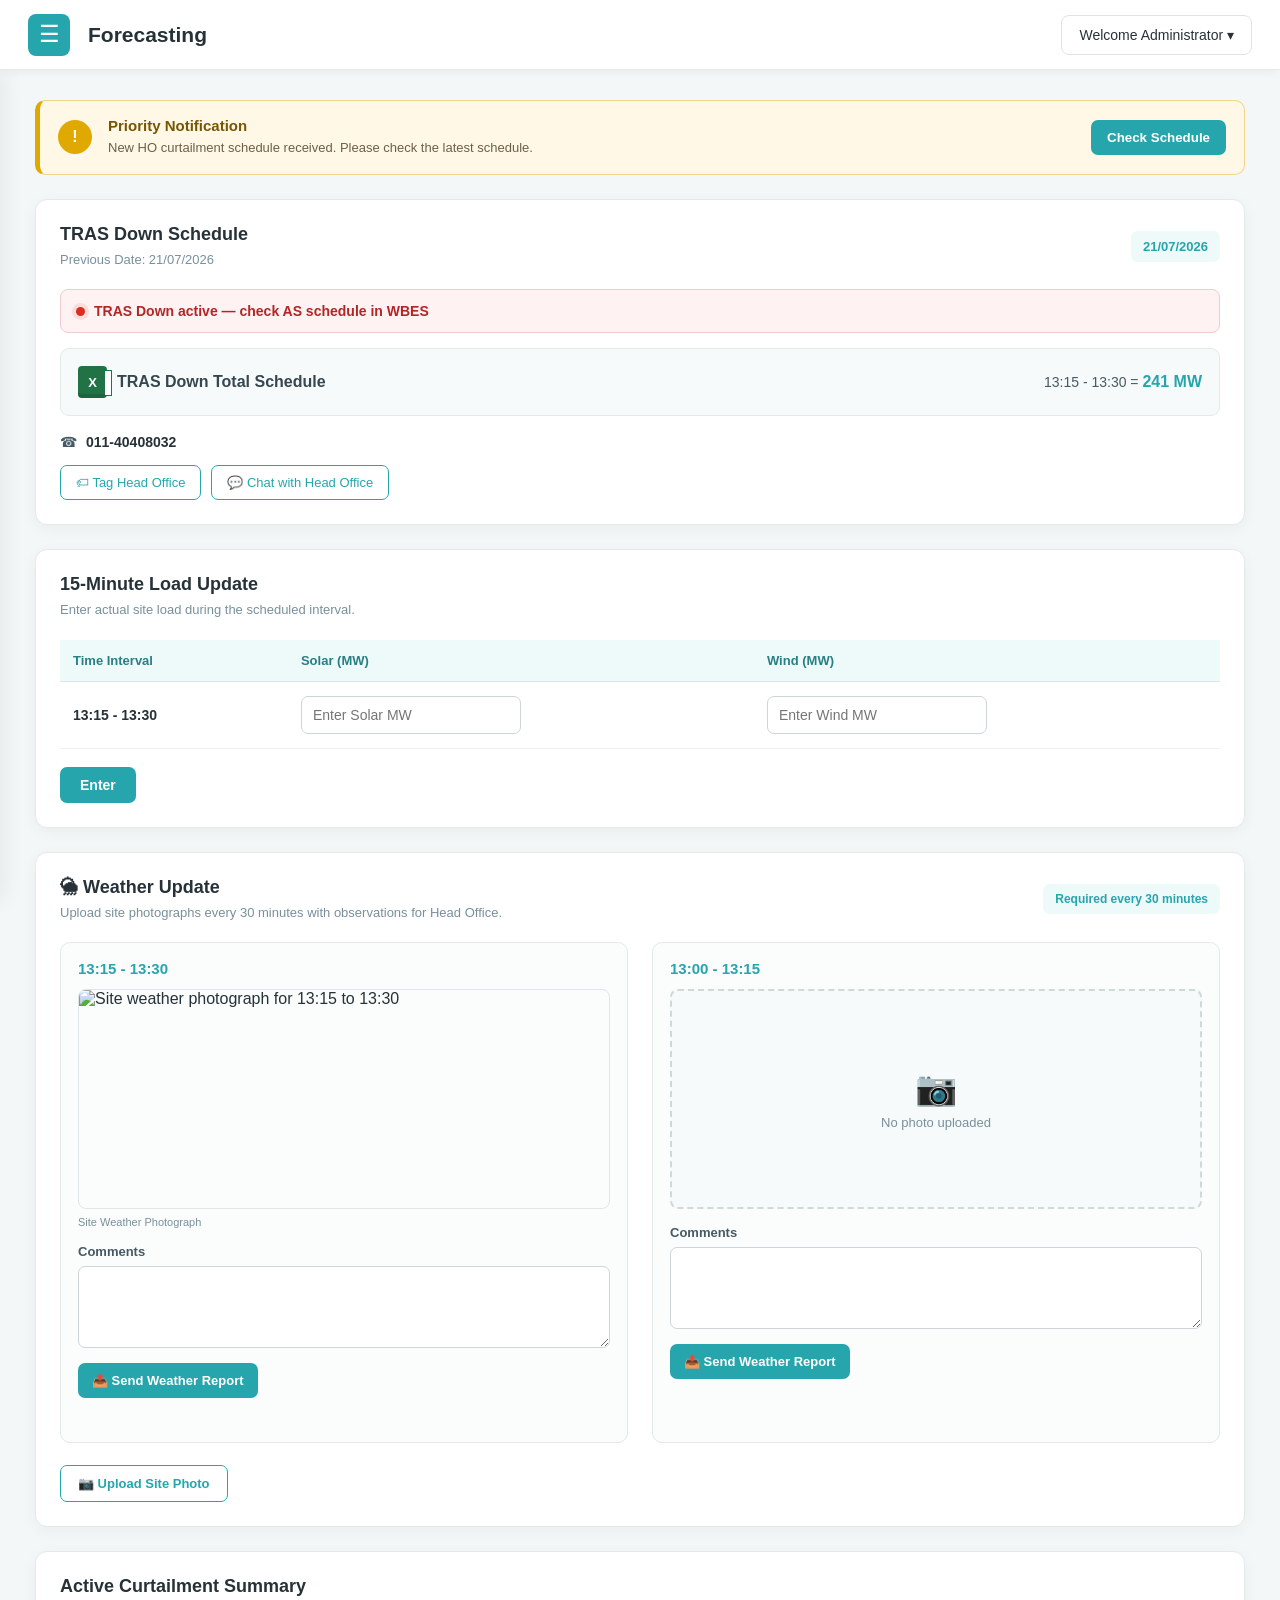
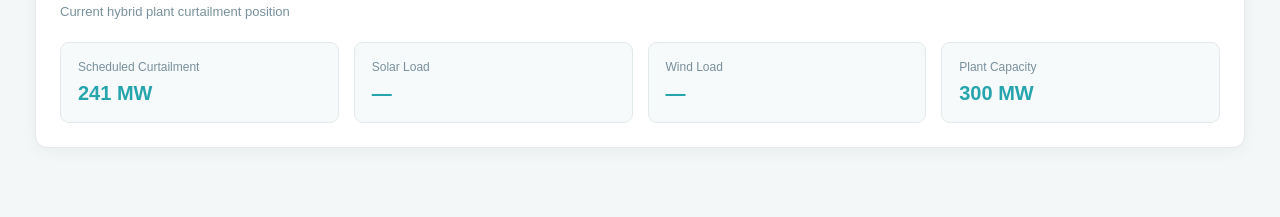
==== commit 0c9aad8d: "Update forecasting.html" ====
--- a/forecasting.html
+++ b/forecasting.html
@@ -17,150 +17,108 @@
 
 
 <body>
+
+
+<!-- =====================================================
+     TOP HEADER
+===================================================== -->
+
+<header class="top-header">
+
+    <div class="header-left">
+
+        <button
+            class="menu-btn"
+            id="menuBtn"
+            aria-label="Open Menu">
+
+            ☰
+
+        </button>
+
+        <h1>Forecasting</h1>
+
+    </div>
+
+
+    <div class="header-right">
+
+        <button
+            class="profile-btn"
+            id="profileBtn">
+
+            Welcome Administrator ▾
+
+        </button>
+
+
+        <div
+            class="profile-menu"
+            id="profileMenu">
+
+            <a href="profile.html">
+                Visit Profile
+            </a>
+
+            <a href="login.html">
+                Logout
+            </a>
+
+        </div>
+
+    </div>
+
+</header>
+
 
 
 <!-- =====================================================
      SIDEBAR
 ===================================================== -->
 
-<div class="sidebar"
-     id="sidebar">
-
-    <div class="sidebar-header">
-
-        <div class="sidebar-logo">
-            S
-        </div>
-
-        <div class="sidebar-title">
-            Solar Optimizer
-        </div>
+<aside
+    class="sidebar"
+    id="sidebar">
+
+
+    <div class="sidebar-title">
+
+        Solar Loss Optimizer
 
     </div>
 
 
-    <nav class="sidebar-menu">
+    <nav>
 
         <a href="dashboard.html">
-            <span>⌂</span>
-            Dashboard
-        </a>
-
-        <a href="liveplant.html">
-            <span>⚡</span>
-            Live Plant
-        </a>
-
-        <a href="equipment.html">
-            <span>⚙</span>
-            Equipment Health
-        </a>
-
-        <a href="maintenance.html">
-            <span>🔧</span>
-            Predictive Maintenance
-        </a>
-
-        <a href="cleaning.html">
-            <span>🧹</span>
-            Cleaning Optimisation
-        </a>
-
-        <a href="curtailment.html">
-            <span>📉</span>
-            Curtailment Analysis
+            🏠 Dashboard
         </a>
 
         <a href="forecasting.html"
            class="active">
-
-            <span>📊</span>
-            Forecasting
-
+            📊 Forecasting
         </a>
 
+        <a href="maintenance.html">
+            🔧 Unplanned Maintenance
+        </a>
+
         <a href="row.html">
-            <span>📍</span>
-            ROW Monitoring
+            📍 ROW Monitoring
         </a>
 
+        <a href="cleaning.html">
+            🧹 Plant Cleaning Optimisation
+        </a>
+
+        <a href="login.html"
+           class="logout-link">
+            ↪ Logout
+        </a>
+
     </nav>
 
-
-    <div class="sidebar-bottom">
-
-        <a href="login.html">
-            <span>↪</span>
-            Logout
-        </a>
-
-    </div>
-
-</div>
-
-
-
-<!-- =====================================================
-     TOP BAR
-===================================================== -->
-
-<header class="topbar">
-
-
-    <div class="topbar-left">
-
-        <button
-            id="menuBtn"
-            class="menu-btn">
-
-            ☰
-
-        </button>
-
-
-        <div class="page-title">
-
-            Forecasting Updates
-
-        </div>
-
-    </div>
-
-
-
-    <!-- =================================================
-         PROFILE
-    ================================================= -->
-
-    <div class="profile-container">
-
-        <button
-            id="profileBtn"
-            class="profile-btn">
-
-            Welcome Administrator
-            <span>▼</span>
-
-        </button>
-
-
-        <div
-            id="profileMenu"
-            class="profile-menu">
-
-            <a href="profile.html">
-                👤 Visit Profile
-            </a>
-
-            <a href="login.html">
-                ↪ Logout
-            </a>
-
-        </div>
-
-    </div>
-
-</header>
+</aside>
 
 
 
@@ -171,724 +129,586 @@
 <main class="main-content">
 
 
-
-<!-- =====================================================
-     PAGE HEADER
-===================================================== -->
-
-<section class="page-header">
-
-    <div>
-
-        <h1>
-            Forecasting Updates
-        </h1>
-
-        <p>
-            Curtailment schedules, load updates and
-            site weather reporting
-        </p>
-
-    </div>
-
-
-    <div class="header-date">
-
-        22 July 2026
-
-    </div>
-
-</section>
-
-
-
-<!-- =====================================================
-     PRIORITY NOTIFICATION
-===================================================== -->
-
-<div
-    class="priority-alert"
-    id="priorityAlert">
-
-
-    <div class="priority-icon">
-
-        !
-
-    </div>
-
-
-    <div class="priority-content">
-
-        <strong>
-            Priority Notification
-        </strong>
-
-        <p>
-
-            New HO curtailment schedule received.
-            Please check the latest TRAS Down schedule.
-
-        </p>
-
-    </div>
-
-
-    <button
-        id="checkScheduleBtn"
-        class="priority-btn">
-
-        Check Schedule
-
-    </button>
-
-</div>
-
-
-
-<!-- =====================================================
-     CURTAILMENT ALARM
-===================================================== -->
-
-<div
-    class="curtailment-alarm"
-    id="curtailmentAlarm">
-
-
-    <div class="alarm-icon">
-
-        ⚠
-
-    </div>
-
-
-    <div class="alarm-content">
-
-        <strong>
-            Curtailment Limit Exceeded
-        </strong>
-
-
-        <p id="alarmMessage">
-
-            Solar + Wind load exceeds the scheduled
-            curtailment limit.
-
-        </p>
-
-    </div>
-
-</div>
-
-
-
-<!-- =====================================================
-     TRAS DOWN SECTION
-===================================================== -->
-
-<section class="forecast-card">
-
-
-    <div class="card-header">
-
-
-        <div>
-
-            <h2>
-                TRAS Down Schedule
-            </h2>
+    <!-- =================================================
+         PRIORITY NOTIFICATION
+    ================================================== -->
+
+    <section
+        class="priority-alert"
+        id="priorityAlert">
+
+        <div class="priority-icon">
+            !
+        </div>
+
+
+        <div class="priority-content">
+
+            <strong>
+                Priority Notification
+            </strong>
 
             <p>
-                Previous Date — 21/07/2026
+                New HO curtailment schedule received.
+                Please check the latest schedule.
             </p>
 
         </div>
 
 
-        <div class="status-badge">
+        <button
+            class="check-btn"
+            id="checkScheduleBtn">
+
+            Check Schedule
+
+        </button>
+
+    </section>
+
+
+
+    <!-- =================================================
+         TRAS DOWN SCHEDULE
+    ================================================== -->
+
+    <section class="forecast-card">
+
+
+        <div class="card-header">
+
+            <div>
+
+                <h2>
+                    TRAS Down Schedule
+                </h2>
+
+                <p>
+                    Previous Date: 21/07/2026
+                </p>
+
+            </div>
+
+
+            <span class="schedule-date">
+                21/07/2026
+            </span>
+
+        </div>
+
+
+
+        <!-- TRAS STATUS -->
+
+        <div class="tras-status">
 
             <span class="status-dot"></span>
 
-            Active
-
-        </div>
-
-    </div>
-
-
-
-    <!-- TRAS STATUS -->
-
-    <div class="tras-status">
-
-        <span class="status-dot"></span>
-
-        <strong>
-
-            TRAS Down active — check AS schedule in WBES
-
-        </strong>
-
-    </div>
-
-
-
-    <!-- EXCEL SCHEDULE -->
-
-    <div class="schedule-document">
-
-
-        <button
-            class="excel-btn"
-            id="checkScheduleBtn">
-
-            <span class="excel-icon">
-
-                XLS
-
+            <strong>
+                TRAS Down active — check AS schedule in WBES
+            </strong>
+
+        </div>
+
+
+
+        <!-- TRAS SCHEDULE -->
+
+        <div class="tras-schedule">
+
+
+            <div class="schedule-title">
+
+                <!-- Excel-style icon -->
+
+                <span class="excel-icon">
+                    X
+                </span>
+
+
+                <span>
+                    TRAS Down Total Schedule
+                </span>
+
+            </div>
+
+
+            <div class="schedule-value">
+
+                13:15 - 13:30 =
+                <strong>241 MW</strong>
+
+            </div>
+
+
+        </div>
+
+
+
+        <!-- CONTACT -->
+
+        <div class="contact-section">
+
+            <span>
+                ☎
             </span>
 
-            <span>
-
-                TRAS Down Total Schedule
-
+            <strong>
+                011-40408032
+            </strong>
+
+        </div>
+
+
+
+        <!-- HO COMMUNICATION -->
+
+        <div class="communication-actions">
+
+            <button
+                class="secondary-btn"
+                id="tagHOBtn">
+
+                🏷 Tag Head Office
+
+            </button>
+
+
+            <button
+                class="secondary-btn"
+                id="chatHOBtn">
+
+                💬 Chat with Head Office
+
+            </button>
+
+        </div>
+
+
+    </section>
+
+
+
+    <!-- =================================================
+         15 MINUTE LOAD UPDATE
+    ================================================== -->
+
+    <section class="forecast-card">
+
+        <div class="card-header">
+
+            <div>
+
+                <h2>
+                    15-Minute Load Update
+                </h2>
+
+                <p>
+                    Enter actual site load during the
+                    scheduled interval.
+                </p>
+
+            </div>
+
+        </div>
+
+
+
+        <div class="load-table-wrapper">
+
+            <table class="load-table">
+
+                <thead>
+
+                    <tr>
+
+                        <th>
+                            Time Interval
+                        </th>
+
+                        <th>
+                            Solar (MW)
+                        </th>
+
+                        <th>
+                            Wind (MW)
+                        </th>
+
+                    </tr>
+
+                </thead>
+
+
+                <tbody>
+
+                    <tr>
+
+                        <td>
+                            <strong>
+                                13:15 - 13:30
+                            </strong>
+                        </td>
+
+
+                        <td>
+
+                            <input
+                                type="number"
+                                id="solarLoad"
+                                placeholder="Enter Solar MW"
+                                min="0"
+                                step="0.01">
+
+                        </td>
+
+
+                        <td>
+
+                            <input
+                                type="number"
+                                id="windLoad"
+                                placeholder="Enter Wind MW"
+                                min="0"
+                                step="0.01">
+
+                        </td>
+
+                    </tr>
+
+                </tbody>
+
+            </table>
+
+        </div>
+
+
+
+        <div class="load-submit-area">
+
+            <button
+                class="primary-btn"
+                id="submitLoadBtn">
+
+                Enter
+
+            </button>
+
+
+            <span
+                id="loadStatus"
+                class="form-status">
             </span>
 
-        </button>
-
-
-    </div>
-
-
-
-    <!-- SCHEDULE VALUE -->
-
-    <div class="schedule-value">
-
-        After TRAS Down Total Schedule for
-
-        <strong>
-            13:45 - 14:00 = 241.21 MW
-        </strong>
-
-    </div>
-
-
-
-    <!-- CONTACT -->
-
-    <div class="contact-section">
-
-        <div class="contact-label">
-
-            Head Office Contact
-
-        </div>
-
-
-        <a
-            href="tel:01140408032"
-            class="contact-number">
-
-            ☎ 011-40408032
-
-        </a>
-
-
-        <div class="contact-actions">
-
-            <button
-                id="tagHOBtn"
-                class="secondary-btn">
-
-                🏷 Tag Head Office
-
-            </button>
-
-
-            <button
-                id="chatHOBtn"
-                class="secondary-btn">
-
-                💬 Chat
-
-            </button>
-
-        </div>
-
-    </div>
-
-</section>
-
-
-
-<!-- =====================================================
-     ACTIVE CURTAILMENT SUMMARY
-===================================================== -->
-
-<section class="forecast-card">
-
-
-    <div class="card-header">
-
-        <div>
-
-            <h2>
-                Active Curtailment Summary
-            </h2>
-
-            <p>
-                Current scheduled curtailment
-            </p>
-
-        </div>
-
-
-        <div class="active-label">
-
-            ACTIVE
-
-        </div>
-
-    </div>
-
-
-
-    <div class="summary-grid">
-
-
-        <div class="summary-item">
-
-            <span>
-                Curtailment Interval
+        </div>
+
+    </section>
+
+
+
+    <!-- =================================================
+         WEATHER UPDATE
+    ================================================== -->
+
+    <section class="forecast-card weather-section">
+
+
+        <div class="card-header">
+
+            <div>
+
+                <h2>
+                    🌦 Weather Update
+                </h2>
+
+                <p>
+                    Upload site photographs every 30 minutes
+                    with observations for Head Office.
+                </p>
+
+            </div>
+
+
+            <span class="upload-frequency">
+                Required every 30 minutes
             </span>
 
-            <strong>
-                13:45 - 14:00
-            </strong>
-
-        </div>
-
-
-        <div class="summary-item">
-
-            <span>
-                Scheduled Curtailment
-            </span>
-
-            <strong>
-                241.21 MW
-            </strong>
-
-        </div>
-
-
-        <div class="summary-item">
-
-            <span>
-                Solar Load
-            </span>
-
-            <strong id="summarySolar">
-
-                0.00 MW
-
-            </strong>
-
-        </div>
-
-
-        <div class="summary-item">
-
-            <span>
-                Wind Load
-            </span>
-
-            <strong id="summaryWind">
-
-                0.00 MW
-
-            </strong>
-
-        </div>
-
-
-    </div>
-
-</section>
-
-
-
-<!-- =====================================================
-     15 MINUTE LOAD ENTRY
-===================================================== -->
-
-<section class="forecast-card">
-
-
-    <div class="card-header">
-
-        <div>
-
-            <h2>
-                15-Minute Load Update
-            </h2>
-
-            <p>
-                Enter actual site load
-            </p>
-
-        </div>
-
-    </div>
-
-
-
-    <div class="interval-header">
-
-        <span>
-            Interval
-        </span>
-
-        <strong>
-            13:45 - 14:00
-        </strong>
-
-    </div>
-
-
-
-    <div class="load-table">
-
-
-        <!-- SOLAR -->
-
-        <div class="load-row">
-
-            <div class="load-label">
-
-                ☀ Solar
-
-            </div>
-
-
-            <div class="load-input-wrapper">
-
-                <input
-                    type="number"
-                    id="solarLoad"
-                    placeholder="Max 191.40 MW"
-                    min="0"
-                    max="191.4"
-                    step="0.01">
-
-                <span>
-                    MW
-                </span>
-
-            </div>
-
-        </div>
-
-
-
-        <!-- WIND -->
-
-        <div class="load-row">
-
-            <div class="load-label">
-
-                💨 Wind
-
-            </div>
-
-
-            <div class="load-input-wrapper">
-
-                <input
-                    type="number"
-                    id="windLoad"
-                    placeholder="Max 204.75 MW"
-                    min="0"
-                    max="204.75"
-                    step="0.01">
-
-                <span>
-                    MW
-                </span>
-
-            </div>
-
-        </div>
-
-
-    </div>
-
-
-
-    <div
-        id="loadStatus"
-        class="load-status">
-    </div>
-
-
-
-    <button
-        id="submitLoadBtn"
-        class="primary-btn">
-
-        Enter Load
-
-    </button>
-
-
-</section>
-
-
-
-<!-- =====================================================
-     WEATHER UPDATE
-===================================================== -->
-
-<section class="forecast-card">
-
-
-    <div class="card-header">
-
-
-        <div>
-
-            <h2>
-                Site Weather Update
-            </h2>
-
-            <p>
-
-                Upload weather photographs for
-                each 15-minute interval
-
-            </p>
-
-        </div>
-
-
-        <div class="weather-status">
-
-            ● Site Updates
-
-        </div>
-
-    </div>
-
-
-
-    <!-- =================================================
-         WEATHER PHOTO GRID
-    ================================================= -->
-
-    <div class="weather-grid">
-
-
-
-        <!-- =============================================
-             13:15 - 13:30
-        ============================================== -->
-
-        <div class="weather-slot">
-
-
-            <div class="weather-slot-header">
-
-                <strong>
+        </div>
+
+
+
+        <!-- WEATHER REPORT GRID -->
+
+        <div class="weather-grid">
+
+
+
+            <!-- =========================================
+                 13:15 - 13:30
+            ========================================== -->
+
+            <div class="weather-report-card">
+
+
+                <div class="weather-time">
+
                     13:15 - 13:30
-                </strong>
-
-                <span>
-                    Latest
-                </span>
-
-            </div>
-
-
-
-            <div class="photo-container">
-
-                <div
-                    class="photo-placeholder"
-                    id="photoPlaceholder1315">
-
-                    <div class="placeholder-icon">
-
-                        ☁
-
-                    </div>
-
-                    <p>
-                        No site photo uploaded
-                    </p>
 
                 </div>
 
-            </div>
-
-
-
-            <!-- COMMENT -->
-
-            <div class="photo-comment">
-
-                <label>
+
+
+                <!-- Uploaded Site Photo -->
+
+                <img
+                    src="assets/weather-site-1315.jpg"
+                    class="weather-photo"
+                    alt="Site weather photograph for 13:15 to 13:30">
+
+
+
+                <div class="photo-label">
+
+                    Site Weather Photograph
+
+                </div>
+
+
+
+                <!-- Comment -->
+
+                <label
+                    for="comment1315">
+
                     Comments
+
                 </label>
 
 
                 <textarea
                     id="comment1315"
-                    placeholder="Add weather/site comments...">
+                    class="weather-comment"
+                    placeholder="Enter observations about weather conditions at site...">
                 </textarea>
 
 
+
+                <!-- Send -->
+
                 <button
-                    id="sendWeather1315"
-                    class="small-primary-btn">
-
-                    Send Photo & Comment
+                    class="send-weather-btn"
+                    id="sendWeather1315">
+
+                    📤 Send Weather Report
 
                 </button>
 
 
                 <div
                     id="status1315"
-                    class="photo-status">
+                    class="weather-status">
                 </div>
 
-            </div>
-
-        </div>
-
-
-
-        <!-- =============================================
-             13:00 - 13:15
-        ============================================== -->
-
-        <div class="weather-slot">
-
-
-            <div class="weather-slot-header">
-
-                <strong>
+
+            </div>
+
+
+
+            <!-- =========================================
+                 13:00 - 13:15
+            ========================================== -->
+
+            <div class="weather-report-card">
+
+
+                <div class="weather-time">
+
                     13:00 - 13:15
-                </strong>
-
-                <span>
-                    Previous
-                </span>
-
-            </div>
-
-
-
-            <div class="photo-container">
+
+                </div>
+
+
+
+                <!-- Empty Photo Slot -->
 
                 <div
                     class="photo-placeholder"
                     id="photoPlaceholder1300">
 
-                    <div class="placeholder-icon">
-
-                        ☁
-
-                    </div>
+                    <span>
+                        📷
+                    </span>
 
                     <p>
-                        No site photo uploaded
+                        No photo uploaded
                     </p>
 
                 </div>
 
-            </div>
-
-
-
-            <!-- COMMENT -->
-
-            <div class="photo-comment">
-
-                <label>
+
+
+                <!-- Comment -->
+
+                <label
+                    for="comment1300">
+
                     Comments
+
                 </label>
 
 
                 <textarea
                     id="comment1300"
-                    placeholder="Add weather/site comments...">
+                    class="weather-comment"
+                    placeholder="Enter observations about weather conditions at site...">
                 </textarea>
 
 
+
+                <!-- Send -->
+
                 <button
-                    id="sendWeather1300"
-                    class="small-primary-btn">
-
-                    Send Photo & Comment
+                    class="send-weather-btn"
+                    id="sendWeather1300">
+
+                    📤 Send Weather Report
 
                 </button>
 
 
                 <div
                     id="status1300"
-                    class="photo-status">
+                    class="weather-status">
                 </div>
 
-            </div>
-
-        </div>
-
-    </div>
+
+            </div>
+
+
+        </div>
+
+
+
+        <!-- =========================================
+             UPLOAD NEW PHOTO
+        ========================================== -->
+
+        <div class="upload-photo-area">
+
+
+            <button
+                class="upload-photo-btn"
+                id="uploadPhotoBtn">
+
+                📷 Upload Site Photo
+
+            </button>
+
+
+            <input
+                type="file"
+                id="sitePhotoInput"
+                accept="image/*"
+                style="display:none;">
+
+
+            <p
+                id="selectedPhotoName"
+                class="selected-photo-name">
+            </p>
+
+
+        </div>
+
+
+    </section>
 
 
 
     <!-- =================================================
-         UPLOAD SITE PHOTO
-    ================================================= -->
-
-    <div class="upload-section">
-
-
-        <input
-            type="file"
-            id="sitePhotoInput"
-            accept="image/*"
-            hidden>
-
-
-        <button
-            id="uploadPhotoBtn"
-            class="upload-btn">
-
-            📷 Upload Site Photo
-
-        </button>
-
-
-        <div
-            id="selectedPhotoName"
-            class="selected-photo-name">
-
-        </div>
-
-
-        <p>
-
-            Upload the latest site weather photograph.
-            The photograph can be associated with the
-            selected 15-minute interval.
-
-        </p>
-
-    </div>
-
-</section>
+         ACTIVE CURTAILMENT SUMMARY
+    ================================================== -->
+
+    <section class="forecast-card">
+
+        <div class="card-header">
+
+            <div>
+
+                <h2>
+                    Active Curtailment Summary
+                </h2>
+
+                <p>
+                    Current hybrid plant curtailment position
+                </p>
+
+            </div>
+
+        </div>
+
+
+        <div class="curtailment-summary">
+
+
+            <div class="summary-item">
+
+                <span>
+                    Scheduled Curtailment
+                </span>
+
+                <strong>
+                    241 MW
+                </strong>
+
+            </div>
+
+
+            <div class="summary-item">
+
+                <span>
+                    Solar Load
+                </span>
+
+                <strong id="summarySolar">
+                    —
+                </strong>
+
+            </div>
+
+
+            <div class="summary-item">
+
+                <span>
+                    Wind Load
+                </span>
+
+                <strong id="summaryWind">
+                    —
+                </strong>
+
+            </div>
+
+
+            <div class="summary-item">
+
+                <span>
+                    Plant Capacity
+                </span>
+
+                <strong>
+                    300 MW
+                </strong>
+
+            </div>
+
+
+        </div>
+
+    </section>
+
+
+
+</main>
 
 
 
@@ -897,89 +717,74 @@
 ===================================================== -->
 
 <div
-    id="tagModal"
-    class="modal">
-
-
-    <div class="modal-content">
-
-
-        <div class="modal-header">
-
-            <h2>
-                Tag Head Office
-            </h2>
-
-
-            <button
-                id="closeTagModal"
-                class="close-modal">
-
-                ×
-
-            </button>
-
-        </div>
-
-
-
-        <div class="modal-body">
-
-
-            <label>
-                Head Office Contact
-            </label>
-
-
-            <select id="hoContact">
-
-                <option value="">
-                    Select Contact
-                </option>
-
-                <option value="forecasting">
-                    Forecasting Team
-                </option>
-
-                <option value="operations">
-                    Operations Team
-                </option>
-
-                <option value="control">
-                    Control Room
-                </option>
-
-            </select>
-
-
-
-            <label>
-                Message
-            </label>
-
-
-            <textarea
-                id="hoMessage"
-                placeholder="Enter your message...">
-            </textarea>
-
-
-            <button
-                id="sendHOMsg"
-                class="primary-btn">
-
-                Send Notification
-
-            </button>
-
-
-            <div
-                id="hoStatus"
-                class="modal-status">
-
-            </div>
-
-        </div>
+    class="modal-overlay"
+    id="tagModal">
+
+
+    <div class="modal">
+
+
+        <button
+            class="modal-close"
+            id="closeTagModal">
+
+            ×
+
+        </button>
+
+
+        <h2>
+            Tag Head Office
+        </h2>
+
+
+        <p>
+            Select the Head Office team/contact you want
+            to notify.
+        </p>
+
+
+        <select id="hoContact">
+
+            <option value="">
+                Select Contact
+            </option>
+
+            <option value="forecasting">
+                Forecasting Team
+            </option>
+
+            <option value="operations">
+                Operations Team
+            </option>
+
+            <option value="management">
+                Plant Management
+            </option>
+
+        </select>
+
+
+        <textarea
+            id="hoMessage"
+            placeholder="Enter your message...">
+        </textarea>
+
+
+        <button
+            class="primary-btn"
+            id="sendHOMsg">
+
+            Send Notification
+
+        </button>
+
+
+        <div
+            id="hoStatus"
+            class="form-status">
+        </div>
+
 
     </div>
 
@@ -992,57 +797,51 @@
 ===================================================== -->
 
 <div
-    id="chatModal"
-    class="modal">
-
-
-    <div class="modal-content chat-modal-content">
-
-
-        <div class="modal-header">
-
-            <h2>
-                Head Office Chat
-            </h2>
-
-
-            <button
-                id="closeChatModal"
-                class="close-modal">
-
-                ×
-
-            </button>
-
-        </div>
-
+    class="modal-overlay"
+    id="chatModal">
+
+
+    <div class="modal">
+
+
+        <button
+            class="modal-close"
+            id="closeChatModal">
+
+            ×
+
+        </button>
+
+
+        <h2>
+            Chat with Head Office
+        </h2>
 
 
         <div
-            id="chatWindow"
-            class="chat-window">
+            class="chat-window"
+            id="chatWindow">
 
 
             <div class="chat-message received">
 
                 <strong>
-                    Head Office
+                    HO Forecasting Team
                 </strong>
 
                 <p>
-                    Please keep the latest curtailment
-                    schedule updated.
+                    Please check the latest AS schedule
+                    in WBES.
                 </p>
 
                 <span>
-                    Earlier
+                    13:05
                 </span>
 
             </div>
 
 
         </div>
-
 
 
         <div class="chat-input-area">
@@ -1051,26 +850,23 @@
             <input
                 type="text"
                 id="chatMessage"
-                placeholder="Type message...">
+                placeholder="Type your message...">
 
 
             <button
-                id="sendChatBtn"
-                class="primary-btn">
+                id="sendChatBtn">
 
                 Send
 
             </button>
 
-        </div>
+
+        </div>
+
 
     </div>
 
 </div>
-
-
-
-</main>
 
 
 
--- a/forecasting.css
+++ b/forecasting.css
@@ -1438,92 +1438,3 @@
     }
 
 }
-/* =========================================================
-   CURTAILMENT ALARM
-========================================================= */
-
-.curtailment-alarm {
-    display: none;
-
-    align-items: center;
-
-    gap: 14px;
-
-    background: #fff0f0;
-
-    border: 1px solid #e6aaaa;
-
-    border-left: 5px solid #d93025;
-
-    border-radius: 10px;
-
-    padding: 15px 18px;
-
-    margin-bottom: 24px;
-
-    animation: alarmAppear 0.25s ease;
-}
-
-
-.curtailment-alarm.show {
-    display: flex;
-}
-
-
-.alarm-icon {
-    width: 36px;
-    height: 36px;
-
-    border-radius: 50%;
-
-    background: #d93025;
-
-    color: #ffffff;
-
-    display: flex;
-
-    align-items: center;
-
-    justify-content: center;
-
-    font-size: 19px;
-
-    font-weight: 700;
-
-    flex-shrink: 0;
-}
-
-
-.alarm-content strong {
-    display: block;
-
-    color: #b32626;
-
-    font-size: 14px;
-
-    margin-bottom: 4px;
-}
-
-
-.alarm-content p {
-    color: #6d4040;
-
-    font-size: 13px;
-
-    line-height: 1.4;
-}
-
-
-@keyframes alarmAppear {
-
-    from {
-        opacity: 0;
-        transform: translateY(-8px);
-    }
-
-    to {
-        opacity: 1;
-        transform: translateY(0);
-    }
-
-}
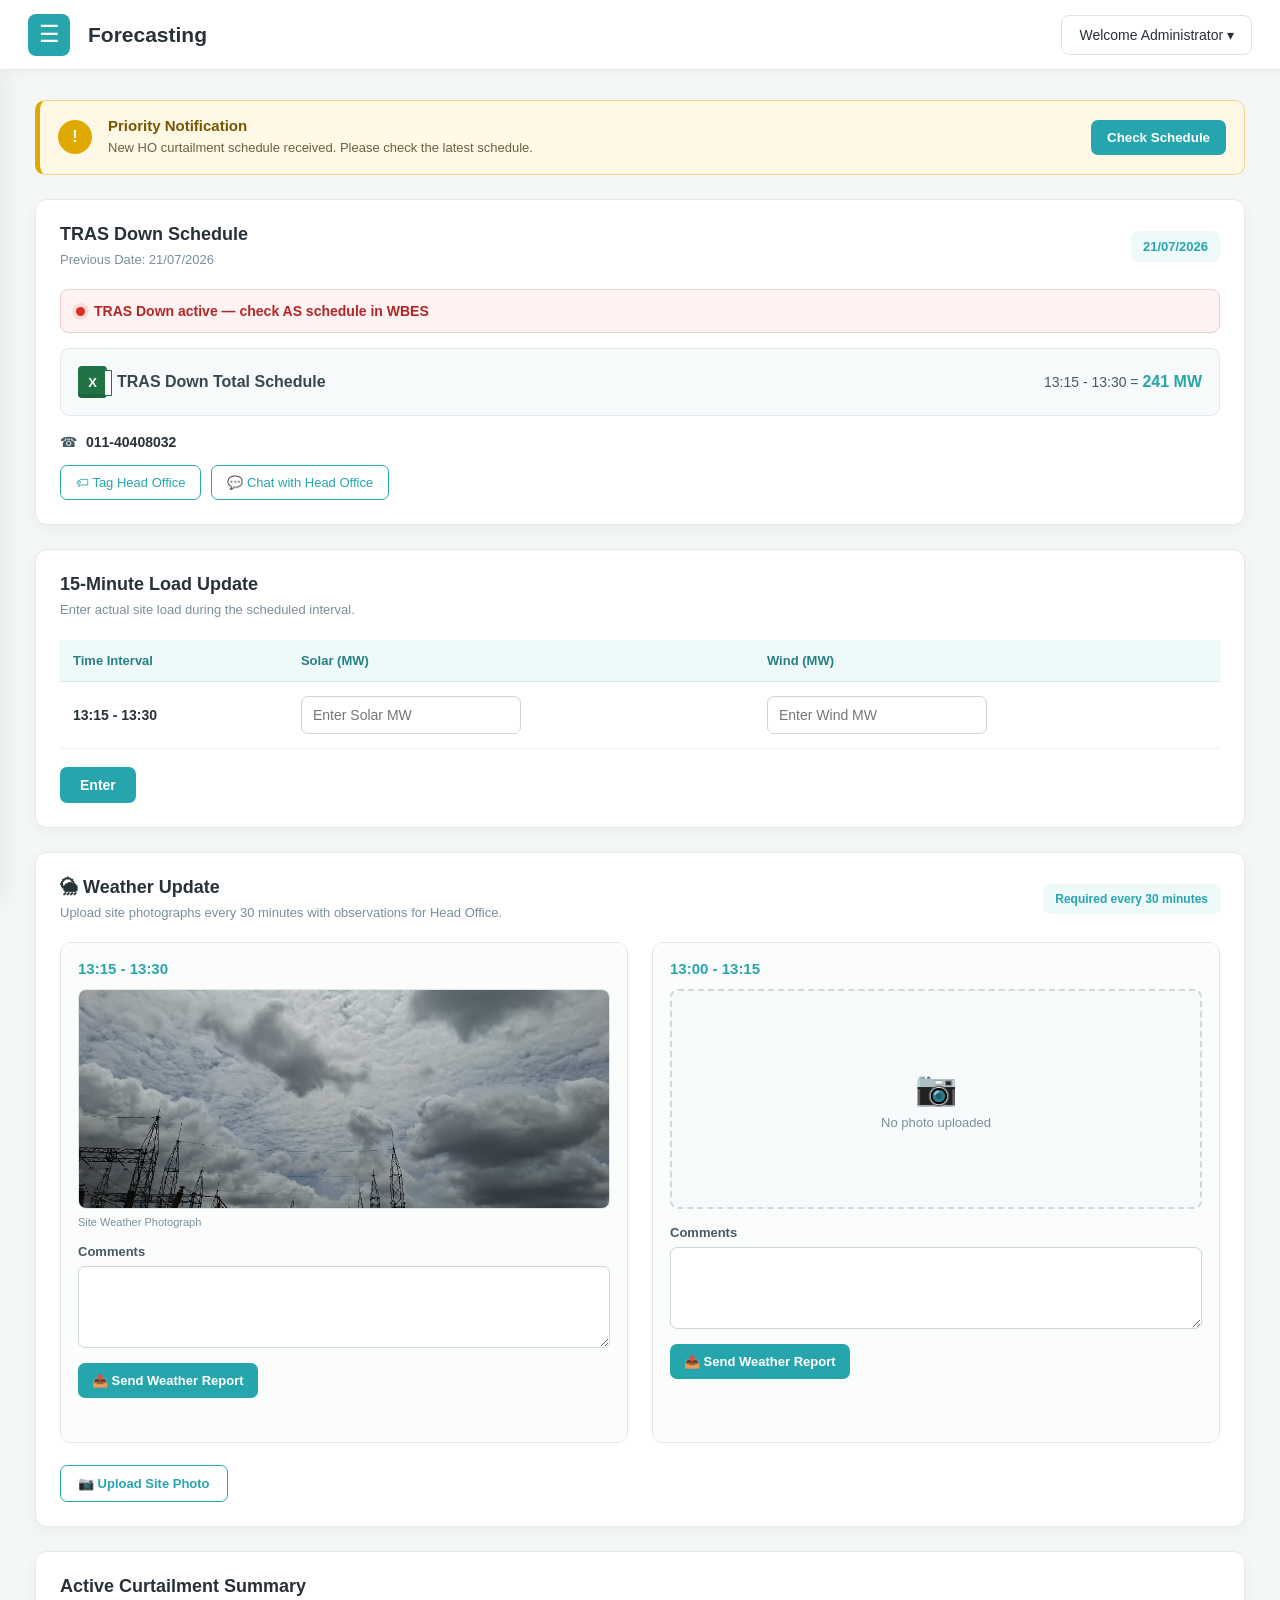
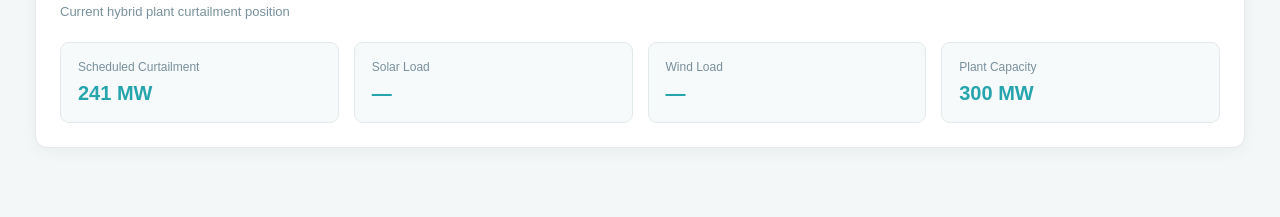
==== commit 1151b537: "Update forecasting.html" ====
--- a/forecasting.html
+++ b/forecasting.html
@@ -460,7 +460,7 @@
                 <!-- Uploaded Site Photo -->
 
                 <img
-                    src="assets/weather-site-1315.jpg"
+                    src="weather-site-1315.jpg"
                     class="weather-photo"
                     alt="Site weather photograph for 13:15 to 13:30">
 
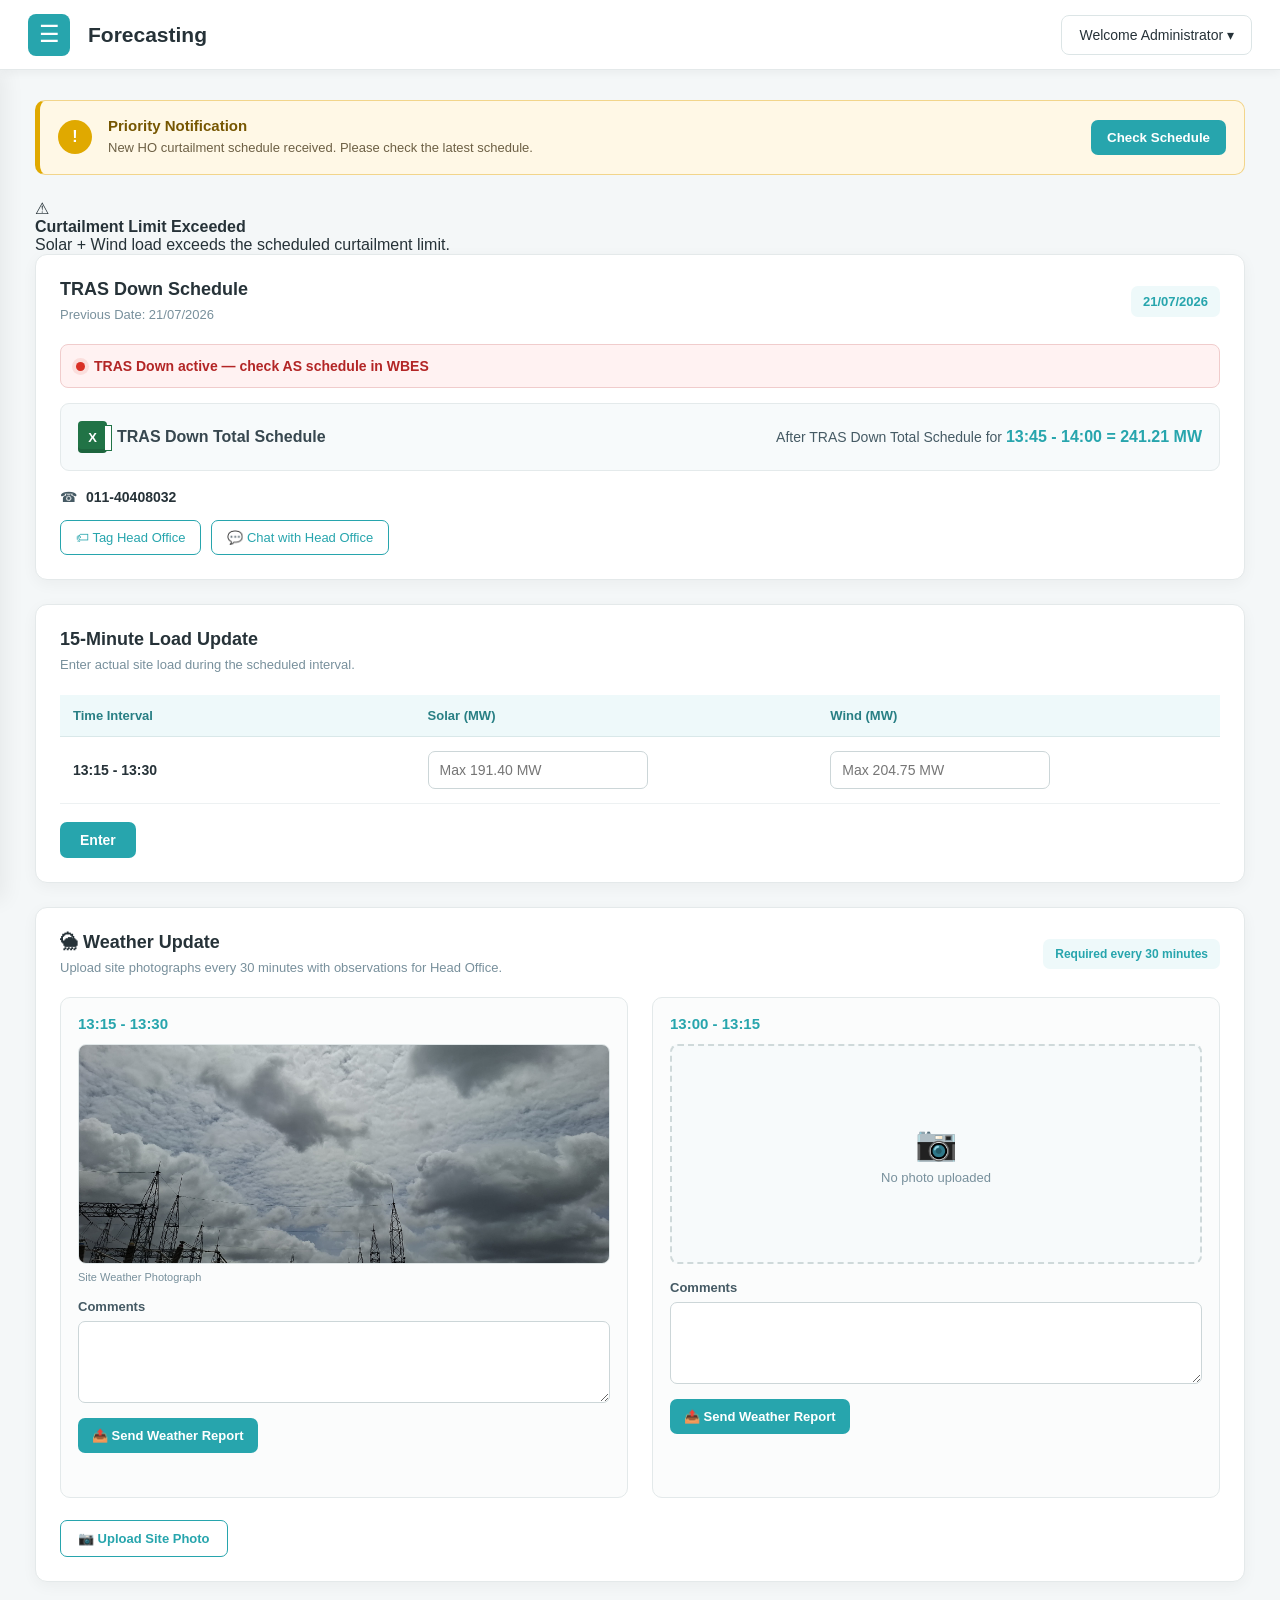
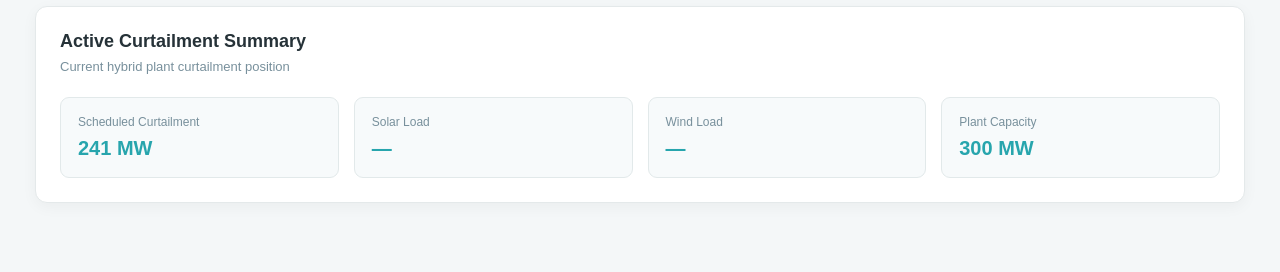
==== commit 005f5ae1: "Update forecasting.html" ====
--- a/forecasting.html
+++ b/forecasting.html
@@ -166,7 +166,28 @@
 
     </section>
 
-
+<div
+    class="curtailment-alarm"
+    id="curtailmentAlarm">
+
+    <div class="alarm-icon">
+        ⚠
+    </div>
+
+    <div class="alarm-content">
+
+        <strong>
+            Curtailment Limit Exceeded
+        </strong>
+
+        <p id="alarmMessage">
+            Solar + Wind load exceeds the scheduled
+            curtailment limit.
+        </p>
+
+    </div>
+
+</div>
 
     <!-- =================================================
          TRAS DOWN SCHEDULE
@@ -200,15 +221,15 @@
 
         <!-- TRAS STATUS -->
 
-        <div class="tras-status">
-
-            <span class="status-dot"></span>
-
-            <strong>
-                TRAS Down active — check AS schedule in WBES
-            </strong>
-
-        </div>
+       <div class="tras-status">
+
+    <span class="status-dot"></span>
+
+    <strong>
+        TRAS Down active — check AS schedule in WBES
+    </strong>
+
+</div>
 
 
 
@@ -235,10 +256,10 @@
 
             <div class="schedule-value">
 
-                13:15 - 13:30 =
-                <strong>241 MW</strong>
-
-            </div>
+    After TRAS Down Total Schedule for
+    <strong>13:45 - 14:00 = 241.21 MW</strong>
+
+</div>
 
 
         </div>
@@ -352,24 +373,26 @@
 
                         <td>
 
+                           <input
+    type="number"
+    id="solarLoad"
+    placeholder="Max 191.40 MW"
+    min="0"
+    max="191.4"
+    step="0.01">
+
+                        </td>
+
+
+                        <td>
+
                             <input
-                                type="number"
-                                id="solarLoad"
-                                placeholder="Enter Solar MW"
-                                min="0"
-                                step="0.01">
-
-                        </td>
-
-
-                        <td>
-
-                            <input
-                                type="number"
-                                id="windLoad"
-                                placeholder="Enter Wind MW"
-                                min="0"
-                                step="0.01">
+    type="number"
+    id="windLoad"
+    placeholder="Max 204.75 MW"
+    min="0"
+    max="204.75"
+    step="0.01">
 
                         </td>
 
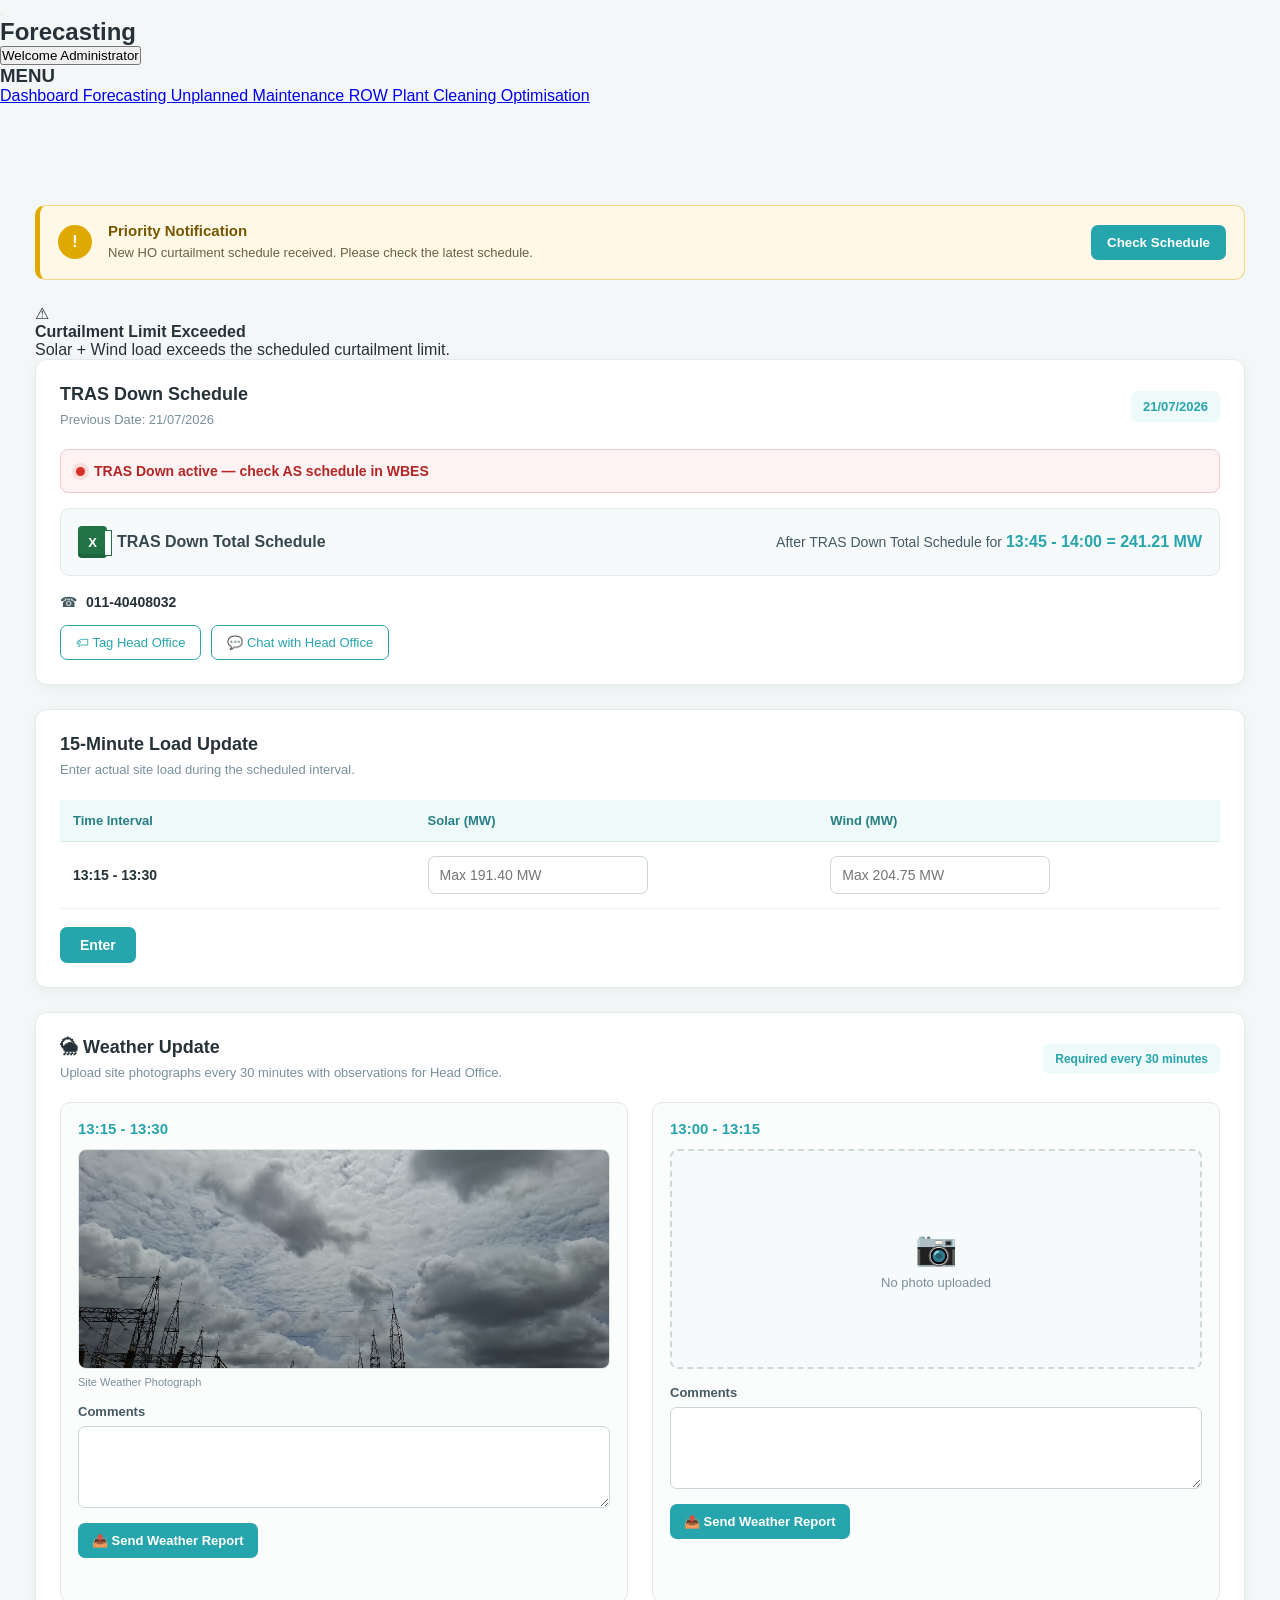
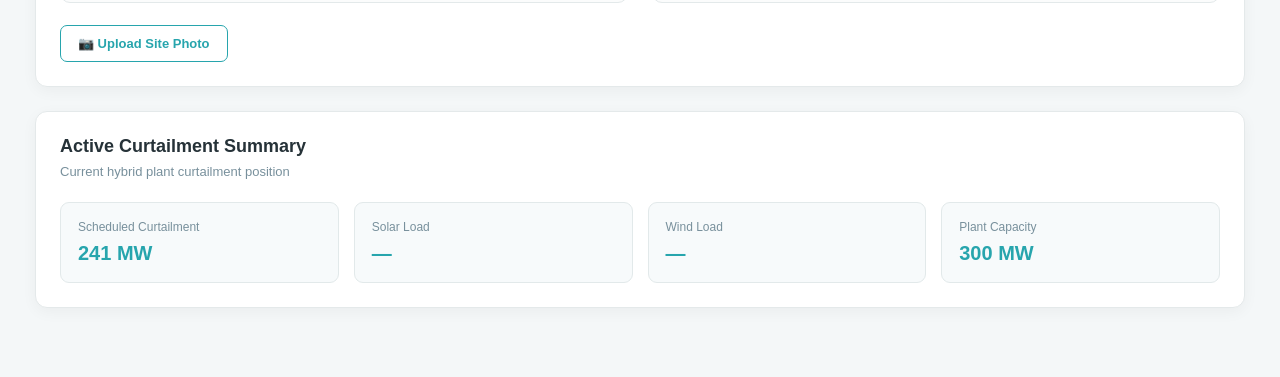
==== commit 2e266d0a: "Update forecasting.html" ====
--- a/forecasting.html
+++ b/forecasting.html
@@ -8,7 +8,7 @@
     <meta name="viewport"
           content="width=device-width, initial-scale=1.0">
 
-    <title>Forecasting | Solar Generation Loss Optimizer</title>
+    <title>Forecasting </title>
 
     <link rel="stylesheet"
           href="forecasting.css">
@@ -22,47 +22,37 @@
 <!-- =====================================================
      TOP HEADER
 ===================================================== -->
-
-<header class="top-header">
-
-    <div class="header-left">
-
-        <button
-            class="menu-btn"
-            id="menuBtn"
-            aria-label="Open Menu">
-
-            ☰
-
+<header class="topbar">
+
+    <div class="left-section">
+
+        <button id="menuBtn">
+            <i class="fas fa-bars"></i>
         </button>
 
-        <h1>Forecasting</h1>
+        <h2>Forecasting</h2>
 
     </div>
 
-
-    <div class="header-right">
-
-        <button
-            class="profile-btn"
-            id="profileBtn">
-
-            Welcome Administrator ▾
-
-        </button>
-
-
-        <div
-            class="profile-menu"
-            id="profileMenu">
-
-            <a href="profile.html">
-                Visit Profile
-            </a>
-
-            <a href="login.html">
-                Logout
-            </a>
+    <div class="right-section">
+
+        <div class="profile">
+
+            <button id="profileBtn">
+
+                Welcome Administrator
+
+                <i class="fas fa-chevron-down"></i>
+
+            </button>
+
+            <div class="profile-menu" id="profileMenu">
+
+                <a href="#">Visit Profile</a>
+
+                <a href="index.html">Logout</a>
+
+            </div>
 
         </div>
 
@@ -70,57 +60,38 @@
 
 </header>
 
-
-
-<!-- =====================================================
-     SIDEBAR
-===================================================== -->
-
-<aside
-    class="sidebar"
-    id="sidebar">
-
-
-    <div class="sidebar-title">
-
-        Solar Loss Optimizer
-
-    </div>
-
-
-    <nav>
-
-        <a href="dashboard.html">
-            🏠 Dashboard
-        </a>
-
-        <a href="forecasting.html"
-           class="active">
-            📊 Forecasting
-        </a>
-
-        <a href="maintenance.html">
-            🔧 Unplanned Maintenance
-        </a>
-
-        <a href="row.html">
-            📍 ROW Monitoring
-        </a>
-
-        <a href="cleaning.html">
-            🧹 Plant Cleaning Optimisation
-        </a>
-
-        <a href="login.html"
-           class="logout-link">
-            ↪ Logout
-        </a>
-
-    </nav>
-
-</aside>
-
-
+<!-- ================= SIDEBAR ================= -->
+
+<nav id="sidebar">
+
+    <h3>MENU</h3>
+
+    <a href="dashboard.html">
+        <i class="fas fa-home"></i>
+        Dashboard
+    </a>
+
+    <a href="forecasting.html">
+        <i class="fas fa-cloud-sun"></i>
+        Forecasting
+    </a>
+
+    <a href="maintenance.html">
+        <i class="fas fa-tools"></i>
+        Unplanned Maintenance
+    </a>
+
+    <a href="row.html">
+        <i class="fas fa-map-marked-alt"></i>
+        ROW
+    </a>
+
+    <a href="cleaning.html">
+        <i class="fas fa-broom"></i>
+        Plant Cleaning Optimisation
+    </a>
+
+</nav>
 
 <!-- =====================================================
      MAIN CONTENT
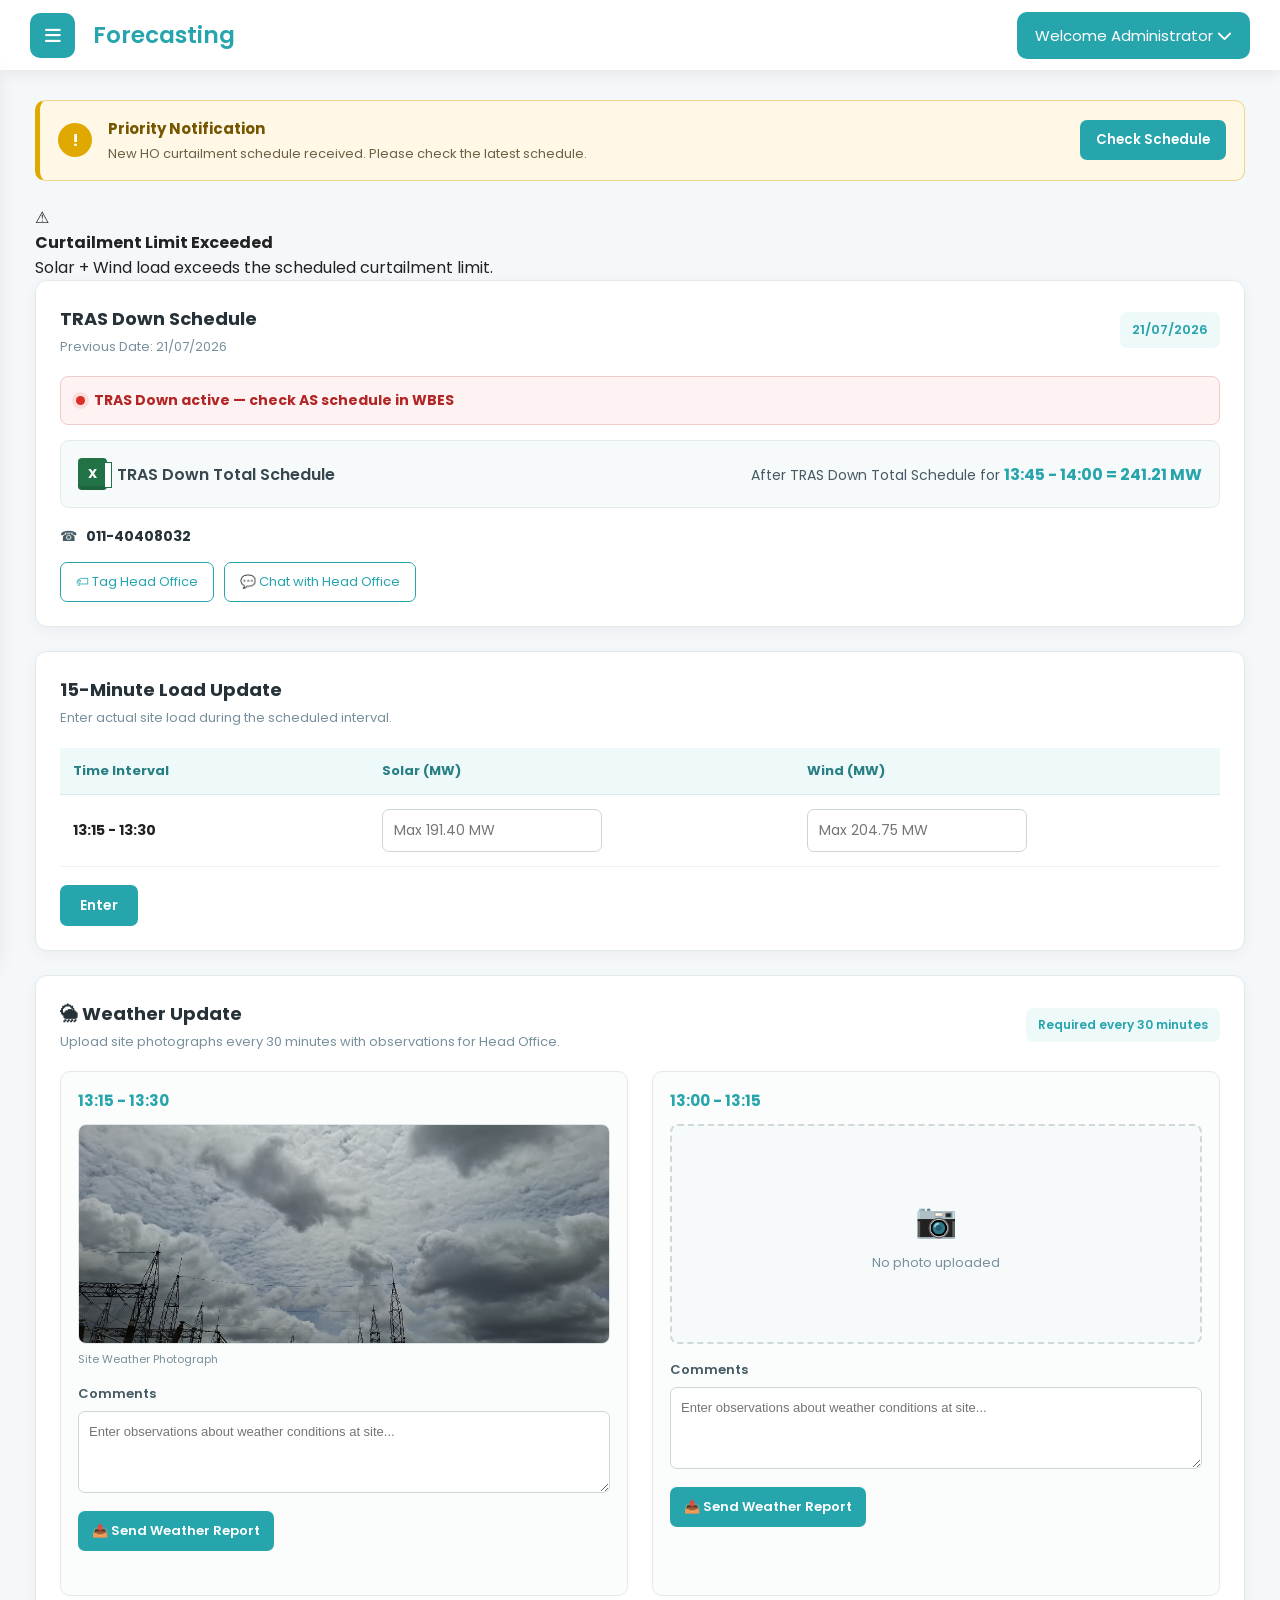
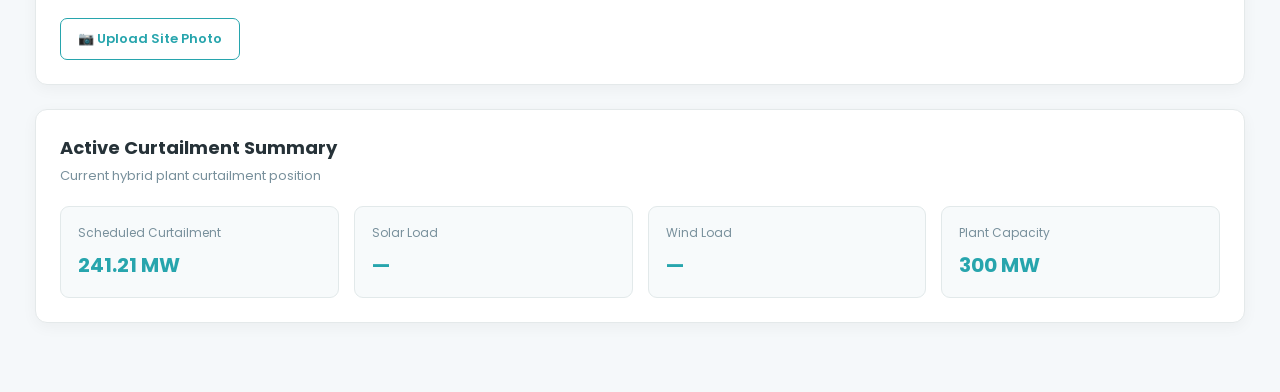
==== commit 038c66b3: "Update forecasting.html" ====
--- a/forecasting.html
+++ b/forecasting.html
@@ -8,10 +8,21 @@
     <meta name="viewport"
           content="width=device-width, initial-scale=1.0">
 
-    <title>Forecasting </title>
-
-    <link rel="stylesheet"
-          href="forecasting.css">
+    <title>Forecasting</title>
+
+    <!-- SAME COMMON CSS AS DASHBOARD -->
+    <link rel="stylesheet" href="dashboard.css">
+
+    <!-- FORECASTING PAGE CSS -->
+    <link rel="stylesheet" href="forecasting.css">
+
+    <!-- SAME FONT AS DASHBOARD -->
+    <link href="https://fonts.googleapis.com/css2?family=Poppins:wght@300;400;500;600;700&display=swap"
+          rel="stylesheet">
+
+    <!-- FONT AWESOME - REQUIRED FOR MENU/SIDEBAR ICONS -->
+    <link href="https://cdnjs.cloudflare.com/ajax/libs/font-awesome/6.5.1/css/all.min.css"
+          rel="stylesheet">
 
 </head>
 
@@ -22,18 +33,22 @@
 <!-- =====================================================
      TOP HEADER
 ===================================================== -->
+
 <header class="topbar">
 
     <div class="left-section">
 
         <button id="menuBtn">
+
             <i class="fas fa-bars"></i>
+
         </button>
 
         <h2>Forecasting</h2>
 
     </div>
 
+
     <div class="right-section">
 
         <div class="profile">
@@ -46,11 +61,16 @@
 
             </button>
 
+
             <div class="profile-menu" id="profileMenu">
 
-                <a href="#">Visit Profile</a>
-
-                <a href="index.html">Logout</a>
+                <a href="#">
+                    Visit Profile
+                </a>
+
+                <a href="index.html">
+                    Logout
+                </a>
 
             </div>
 
@@ -60,38 +80,64 @@
 
 </header>
 
-<!-- ================= SIDEBAR ================= -->
+
+
+<!-- =====================================================
+     SIDEBAR
+===================================================== -->
 
 <nav id="sidebar">
 
     <h3>MENU</h3>
 
+
     <a href="dashboard.html">
+
         <i class="fas fa-home"></i>
-        Dashboard
+
+        <span>Dashboard</span>
+
     </a>
 
+
     <a href="forecasting.html">
+
         <i class="fas fa-cloud-sun"></i>
-        Forecasting
+
+        <span>Forecasting</span>
+
     </a>
 
+
     <a href="maintenance.html">
+
         <i class="fas fa-tools"></i>
-        Unplanned Maintenance
+
+        <span>Unplanned Maintenance</span>
+
     </a>
 
+
     <a href="row.html">
+
         <i class="fas fa-map-marked-alt"></i>
-        ROW
+
+        <span>ROW</span>
+
     </a>
 
+
     <a href="cleaning.html">
+
         <i class="fas fa-broom"></i>
-        Plant Cleaning Optimisation
+
+        <span>Plant Cleaning Optimisation</span>
+
     </a>
 
 </nav>
+
+
 
 <!-- =====================================================
      MAIN CONTENT
@@ -137,28 +183,36 @@
 
     </section>
 
-<div
-    class="curtailment-alarm"
-    id="curtailmentAlarm">
-
-    <div class="alarm-icon">
-        ⚠
+
+
+    <!-- =================================================
+         CURTAILMENT ALARM
+    ================================================== -->
+
+    <div
+        class="curtailment-alarm"
+        id="curtailmentAlarm">
+
+        <div class="alarm-icon">
+            ⚠
+        </div>
+
+        <div class="alarm-content">
+
+            <strong>
+                Curtailment Limit Exceeded
+            </strong>
+
+            <p id="alarmMessage">
+                Solar + Wind load exceeds the scheduled
+                curtailment limit.
+            </p>
+
+        </div>
+
     </div>
 
-    <div class="alarm-content">
-
-        <strong>
-            Curtailment Limit Exceeded
-        </strong>
-
-        <p id="alarmMessage">
-            Solar + Wind load exceeds the scheduled
-            curtailment limit.
-        </p>
-
-    </div>
-
-</div>
+
 
     <!-- =================================================
          TRAS DOWN SCHEDULE
@@ -192,15 +246,15 @@
 
         <!-- TRAS STATUS -->
 
-       <div class="tras-status">
-
-    <span class="status-dot"></span>
-
-    <strong>
-        TRAS Down active — check AS schedule in WBES
-    </strong>
-
-</div>
+        <div class="tras-status">
+
+            <span class="status-dot"></span>
+
+            <strong>
+                TRAS Down active — check AS schedule in WBES
+            </strong>
+
+        </div>
 
 
 
@@ -208,16 +262,12 @@
 
         <div class="tras-schedule">
 
-
             <div class="schedule-title">
-
-                <!-- Excel-style icon -->
 
                 <span class="excel-icon">
                     X
                 </span>
 
-
                 <span>
                     TRAS Down Total Schedule
                 </span>
@@ -227,11 +277,13 @@
 
             <div class="schedule-value">
 
-    After TRAS Down Total Schedule for
-    <strong>13:45 - 14:00 = 241.21 MW</strong>
-
-</div>
-
+                After TRAS Down Total Schedule for
+
+                <strong>
+                    13:45 - 14:00 = 241.21 MW
+                </strong>
+
+            </div>
 
         </div>
 
@@ -344,13 +396,13 @@
 
                         <td>
 
-                           <input
-    type="number"
-    id="solarLoad"
-    placeholder="Max 191.40 MW"
-    min="0"
-    max="191.4"
-    step="0.01">
+                            <input
+                                type="number"
+                                id="solarLoad"
+                                placeholder="Max 191.40 MW"
+                                min="0"
+                                max="191.4"
+                                step="0.01">
 
                         </td>
 
@@ -358,12 +410,12 @@
                         <td>
 
                             <input
-    type="number"
-    id="windLoad"
-    placeholder="Max 204.75 MW"
-    min="0"
-    max="204.75"
-    step="0.01">
+                                type="number"
+                                id="windLoad"
+                                placeholder="Max 204.75 MW"
+                                min="0"
+                                max="204.75"
+                                step="0.01">
 
                         </td>
 
@@ -435,23 +487,14 @@
         <div class="weather-grid">
 
 
-
-            <!-- =========================================
-                 13:15 - 13:30
-            ========================================== -->
+            <!-- 13:15 - 13:30 -->
 
             <div class="weather-report-card">
 
-
                 <div class="weather-time">
-
                     13:15 - 13:30
-
                 </div>
 
-
-
-                <!-- Uploaded Site Photo -->
 
                 <img
                     src="weather-site-1315.jpg"
@@ -459,34 +502,21 @@
                     alt="Site weather photograph for 13:15 to 13:30">
 
 
-
                 <div class="photo-label">
-
                     Site Weather Photograph
-
                 </div>
 
 
-
-                <!-- Comment -->
-
-                <label
-                    for="comment1315">
-
+                <label for="comment1315">
                     Comments
-
                 </label>
 
 
                 <textarea
                     id="comment1315"
                     class="weather-comment"
-                    placeholder="Enter observations about weather conditions at site...">
-                </textarea>
-
-
-
-                <!-- Send -->
+                    placeholder="Enter observations about weather conditions at site..."></textarea>
+
 
                 <button
                     class="send-weather-btn"
@@ -502,27 +532,18 @@
                     class="weather-status">
                 </div>
 
-
-            </div>
-
-
-
-            <!-- =========================================
-                 13:00 - 13:15
-            ========================================== -->
+            </div>
+
+
+
+            <!-- 13:00 - 13:15 -->
 
             <div class="weather-report-card">
 
-
                 <div class="weather-time">
-
                     13:00 - 13:15
-
                 </div>
 
-
-
-                <!-- Empty Photo Slot -->
 
                 <div
                     class="photo-placeholder"
@@ -539,26 +560,16 @@
                 </div>
 
 
-
-                <!-- Comment -->
-
-                <label
-                    for="comment1300">
-
+                <label for="comment1300">
                     Comments
-
                 </label>
 
 
                 <textarea
                     id="comment1300"
                     class="weather-comment"
-                    placeholder="Enter observations about weather conditions at site...">
-                </textarea>
-
-
-
-                <!-- Send -->
+                    placeholder="Enter observations about weather conditions at site..."></textarea>
+
 
                 <button
                     class="send-weather-btn"
@@ -574,20 +585,16 @@
                     class="weather-status">
                 </div>
 
-
-            </div>
-
-
-        </div>
-
-
-
-        <!-- =========================================
-             UPLOAD NEW PHOTO
-        ========================================== -->
+            </div>
+
+
+        </div>
+
+
+
+        <!-- UPLOAD NEW PHOTO -->
 
         <div class="upload-photo-area">
-
 
             <button
                 class="upload-photo-btn"
@@ -610,7 +617,6 @@
                 class="selected-photo-name">
             </p>
 
-
         </div>
 
 
@@ -651,7 +657,7 @@
                 </span>
 
                 <strong>
-                    241 MW
+                    241.21 MW
                 </strong>
 
             </div>
@@ -701,7 +707,6 @@
     </section>
 
 
-
 </main>
 
 
@@ -714,9 +719,7 @@
     class="modal-overlay"
     id="tagModal">
 
-
     <div class="modal">
-
 
         <button
             class="modal-close"
@@ -761,8 +764,7 @@
 
         <textarea
             id="hoMessage"
-            placeholder="Enter your message...">
-        </textarea>
+            placeholder="Enter your message..."></textarea>
 
 
         <button
@@ -779,7 +781,6 @@
             class="form-status">
         </div>
 
-
     </div>
 
 </div>
@@ -794,9 +795,7 @@
     class="modal-overlay"
     id="chatModal">
 
-
     <div class="modal">
-
 
         <button
             class="modal-close"
@@ -815,7 +814,6 @@
         <div
             class="chat-window"
             id="chatWindow">
-
 
             <div class="chat-message received">
 
@@ -834,12 +832,10 @@
 
             </div>
 
-
         </div>
 
 
         <div class="chat-input-area">
-
 
             <input
                 type="text"
@@ -854,9 +850,7 @@
 
             </button>
 
-
-        </div>
-
+        </div>
 
     </div>
 
@@ -870,7 +864,5 @@
 
 <script src="forecasting.js"></script>
 
-
 </body>
-
 </html>
--- a/dashboard.css
+++ b/dashboard.css
@@ -0,0 +1,583 @@
+/* ===================================
+   SOLAR GENERATION LOSS OPTIMIZER
+   Dashboard CSS
+   Brand Color : #27A5AD
+=================================== */
+
+*{
+    margin:0;
+    padding:0;
+    box-sizing:border-box;
+    font-family:'Poppins',sans-serif;
+}
+
+body{
+    background:#F5F8FA;
+    color:#222;
+}
+
+/* ===========================
+        TOP HEADER
+=========================== */
+
+.topbar{
+    width:100%;
+    height:70px;
+    background:#ffffff;
+    display:flex;
+    justify-content:space-between;
+    align-items:center;
+    padding:0 30px;
+    box-shadow:0 3px 15px rgba(0,0,0,.08);
+    position:fixed;
+    top:0;
+    left:0;
+    z-index:999;
+}
+
+.left-section{
+    display:flex;
+    align-items:center;
+    gap:18px;
+}
+
+.left-section h2{
+    color:#27A5AD;
+    font-size:23px;
+    font-weight:600;
+}
+
+/* ===========================
+        MENU BUTTON
+=========================== */
+
+#menuBtn{
+    width:45px;
+    height:45px;
+    border:none;
+    border-radius:10px;
+    background:#27A5AD;
+    color:#fff;
+    cursor:pointer;
+    transition:.3s;
+    font-size:18px;
+}
+
+#menuBtn:hover{
+    transform:rotate(90deg);
+}
+
+/* ===========================
+        PROFILE
+=========================== */
+
+.profile{
+    position:relative;
+}
+
+#profileBtn{
+    background:#27A5AD;
+    color:white;
+    border:none;
+    padding:12px 18px;
+    border-radius:10px;
+    cursor:pointer;
+    font-size:15px;
+}
+
+.profile-menu{
+
+    display:none;
+
+    position:absolute;
+
+    right:0;
+
+    top:55px;
+
+    width:170px;
+
+    background:white;
+
+    border-radius:10px;
+
+    box-shadow:0 10px 25px rgba(0,0,0,.15);
+
+    overflow:hidden;
+
+}
+
+.profile-menu a{
+
+    display:block;
+
+    padding:14px;
+
+    color:#333;
+
+    text-decoration:none;
+
+}
+
+.profile-menu a:hover{
+
+    background:#27A5AD;
+
+    color:white;
+
+}
+
+.profile:hover .profile-menu{
+
+    display:block;
+
+}
+.upload-dgr-btn {
+
+    background:#27A5AD;
+
+    color:white;
+
+    border:none;
+
+    padding:10px 18px;
+
+    border-radius:8px;
+
+    font-size:14px;
+
+    font-weight:600;
+
+    cursor:pointer;
+
+    transition:all 0.25s ease;
+
+}
+
+.upload-dgr-btn:hover {
+
+    transform:translateY(-2px);
+
+    box-shadow:0 5px 12px rgba(39,165,173,0.25);
+
+}
+
+.upload-dgr-btn:active {
+
+    transform:scale(0.97);
+
+}
+/* ===========================
+        SIDEBAR
+=========================== */
+
+#sidebar{
+
+    position:fixed;
+
+    top:70px;
+
+    left:-260px;
+
+    width:250px;
+
+    height:100%;
+
+    background:white;
+
+    box-shadow:5px 0 20px rgba(0,0,0,.1);
+
+    transition:.4s;
+
+    padding-top:20px;
+
+    z-index:999;
+
+}
+
+#sidebar.active{
+
+    left:0;
+
+}
+
+#sidebar h3{
+
+    padding:20px;
+
+    color:#27A5AD;
+
+}
+
+#sidebar a{
+
+    display:block;
+
+    padding:18px 25px;
+
+    color:#444;
+
+    text-decoration:none;
+
+    transition:.3s;
+
+}
+
+#sidebar a:hover{
+
+    background:#27A5AD;
+
+    color:white;
+
+}
+
+/* ===========================
+        MAIN
+=========================== */
+
+.container{
+
+    margin-top:95px;
+
+    padding:35px;
+
+}
+
+/* ===========================
+        FILTER BUTTONS
+=========================== */
+
+.filters{
+
+    display:flex;
+
+    gap:18px;
+
+    flex-wrap:wrap;
+
+    margin-bottom:25px;
+
+}
+
+.filter{
+
+    background:white;
+
+    border:none;
+
+    padding:12px 22px;
+
+    border-radius:30px;
+
+    cursor:pointer;
+
+    color:#27A5AD;
+
+    font-weight:600;
+
+    box-shadow:0 5px 15px rgba(0,0,0,.08);
+
+    transition:.3s;
+
+}
+
+.filter:hover{
+
+    background:#27A5AD;
+
+    color:white;
+
+    transform:translateY(-3px);
+
+}
+
+.filter.active{
+
+    background:#27A5AD;
+
+    color:white;
+
+}
+/* ===========================
+        CUSTOM DATE
+=========================== */
+
+#customDateBox{
+
+    display:none;
+
+    align-items:flex-end;
+
+    gap:20px;
+
+    flex-wrap:wrap;
+
+    background:#fff;
+
+    padding:20px;
+
+    margin-bottom:25px;
+
+    border-radius:12px;
+
+    box-shadow:0 5px 15px rgba(0,0,0,.08);
+
+}
+
+#customDateBox label{
+
+    display:flex;
+
+    flex-direction:column;
+
+    font-size:14px;
+
+    color:#555;
+
+    font-weight:500;
+
+}
+
+#customDateBox input{
+
+    width:170px;
+
+    padding:10px 12px;
+
+    margin-top:6px;
+
+    border:1px solid #ccc;
+
+    border-radius:8px;
+
+    font-size:15px;
+
+}
+
+#customDateBox input:focus{
+
+    border-color:#27A5AD;
+
+    outline:none;
+
+    box-shadow:0 0 8px rgba(39,165,173,.25);
+
+}
+
+#applyDate{
+
+    background:#27A5AD;
+
+    color:white;
+
+    border:none;
+
+    padding:11px 25px;
+
+    border-radius:8px;
+
+    cursor:pointer;
+
+    transition:.3s;
+
+    height:42px;
+
+}
+
+#applyDate:hover{
+
+    background:#208b92;
+
+}
+
+#customDateBox label{
+
+    display:block;
+
+    margin-bottom:15px;
+
+    color:#555;
+
+}
+
+#customDateBox input{
+
+    margin-top:6px;
+
+    width:170px;
+
+    min-width:170px;
+
+    max-width:170px;
+
+    padding:10px 12px;
+
+    border:1px solid #ccc;
+
+    border-radius:8px;
+
+    font-size:15px;
+
+}
+
+#applyDate{
+
+    margin-top:15px;
+
+    background:#27A5AD;
+
+    color:white;
+
+    border:none;
+
+    padding:12px 24px;
+
+    border-radius:8px;
+
+    cursor:pointer;
+
+}
+
+/* ===========================
+        KPI CARDS
+=========================== */
+
+.cards{
+
+    display:grid;
+
+    grid-template-columns:repeat(auto-fit,minmax(220px,1fr));
+
+    gap:22px;
+
+    margin-bottom:35px;
+
+}
+
+.card{
+
+    background:white;
+
+    padding:25px;
+
+    border-radius:15px;
+
+    box-shadow:0 10px 25px rgba(0,0,0,.08);
+
+    transition:.3s;
+
+}
+
+.card:hover{
+
+    transform:translateY(-6px);
+
+}
+
+.card h3{
+
+    color:#666;
+
+    margin-bottom:12px;
+
+    font-size:16px;
+
+}
+
+.card h1{
+
+    color:#27A5AD;
+
+    font-size:30px;
+
+}
+
+/* ===========================
+        WEATHER
+=========================== */
+
+.weather{
+
+    background:white;
+
+    padding:25px;
+
+    border-radius:15px;
+
+    box-shadow:0 10px 25px rgba(0,0,0,.08);
+
+}
+
+.weather h2{
+
+    color:#27A5AD;
+
+    margin-bottom:20px;
+
+}
+
+.weather-grid{
+
+    display:grid;
+
+    grid-template-columns:repeat(auto-fit,minmax(170px,1fr));
+
+    gap:20px;
+
+}
+
+.weather-card{
+
+    background:#F7FCFC;
+
+    border-left:5px solid #27A5AD;
+
+    border-radius:12px;
+
+    padding:18px;
+
+}
+
+.weather-card span{
+
+    color:#777;
+
+    font-size:14px;
+
+}
+
+.weather-card h3{
+
+    margin-top:10px;
+
+    color:#27A5AD;
+
+    font-size:24px;
+
+}
+
+/* ===========================
+        RESPONSIVE
+=========================== */
+
+@media(max-width:768px){
+
+.left-section h2{
+
+    font-size:18px;
+
+}
+
+.container{
+
+    padding:18px;
+
+}
+
+.filters{
+
+    justify-content:center;
+
+}
+
+}
--- a/forecasting.css
+++ b/forecasting.css
@@ -22,331 +22,306 @@
     min-height: 100vh;
 }
 
-
-/* =========================================================
-   TOP HEADER
-========================================================= */
-
-.top-header {
-    height: 70px;
+*{
+    margin:0;
+    padding:0;
+    box-sizing:border-box;
+    font-family:'Poppins',sans-serif;
+}
+
+body{
+    background:#F5F8FA;
+    color:#222;
+}
+
+/* ===========================
+        TOP HEADER
+=========================== */
+
+.topbar{
+    width:100%;
+    height:70px;
+    background:#ffffff;
+    display:flex;
+    justify-content:space-between;
+    align-items:center;
+    padding:0 30px;
+    box-shadow:0 3px 15px rgba(0,0,0,.08);
+    position:fixed;
+    top:0;
+    left:0;
+    z-index:999;
+}
+
+.left-section{
+    display:flex;
+    align-items:center;
+    gap:18px;
+}
+
+.left-section h2{
+    color:#27A5AD;
+    font-size:23px;
+    font-weight:600;
+}
+
+/* ===========================
+        MENU BUTTON
+=========================== */
+
+#menuBtn{
+    width:45px;
+    height:45px;
+    border:none;
+    border-radius:10px;
+    background:#27A5AD;
+    color:#fff;
+    cursor:pointer;
+    transition:.3s;
+    font-size:18px;
+}
+
+#menuBtn:hover{
+    transform:rotate(90deg);
+}
+
+/* ===========================
+        PROFILE
+=========================== */
+
+.profile{
+    position:relative;
+}
+
+#profileBtn{
+    background:#27A5AD;
+    color:white;
+    border:none;
+    padding:12px 18px;
+    border-radius:10px;
+    cursor:pointer;
+    font-size:15px;
+}
+
+.profile-menu{
+
+    display:none;
+
+    position:absolute;
+
+    right:0;
+
+    top:55px;
+
+    width:170px;
+
+    background:white;
+
+    border-radius:10px;
+
+    box-shadow:0 10px 25px rgba(0,0,0,.15);
+
+    overflow:hidden;
+
+}
+
+.profile-menu a{
+
+    display:block;
+
+    padding:14px;
+
+    color:#333;
+
+    text-decoration:none;
+
+}
+
+.profile-menu a:hover{
+
+    background:#27A5AD;
+
+    color:white;
+
+}
+
+.profile:hover .profile-menu{
+
+    display:block;
+
+}
+.upload-dgr-btn {
+
+    background:#27A5AD;
+
+    color:white;
+
+    border:none;
+
+    padding:10px 18px;
+
+    border-radius:8px;
+
+    font-size:14px;
+
+    font-weight:600;
+
+    cursor:pointer;
+
+    transition:all 0.25s ease;
+
+}
+
+.upload-dgr-btn:hover {
+
+    transform:translateY(-2px);
+
+    box-shadow:0 5px 12px rgba(39,165,173,0.25);
+
+}
+
+.upload-dgr-btn:active {
+
+    transform:scale(0.97);
+
+}
+/* ===========================
+        SIDEBAR
+=========================== */
+
+#sidebar{
+
+    position:fixed;
+
+    top:70px;
+
+    left:-260px;
+
+    width:250px;
+
+    height:100%;
+
+    background:white;
+
+    box-shadow:5px 0 20px rgba(0,0,0,.1);
+
+    transition:.4s;
+
+    padding-top:20px;
+
+    z-index:999;
+
+}
+
+#sidebar.active{
+
+    left:0;
+
+}
+
+#sidebar h3{
+
+    padding:20px;
+
+    color:#27A5AD;
+
+}
+
+#sidebar a{
+
+    display:block;
+
+    padding:18px 25px;
+
+    color:#444;
+
+    text-decoration:none;
+
+    transition:.3s;
+
+}
+
+#sidebar a:hover{
+
+    background:#27A5AD;
+
+    color:white;
+
+}
+
+/* =========================================================
+   MAIN CONTENT
+========================================================= */
+
+.main-content {
     width: 100%;
-    background: #ffffff;
-    border-bottom: 1px solid #e4e9ea;
-
+
+    padding: 100px 35px 45px;
+
+    max-width: 1450px;
+
+    margin: 0 auto;
+}
+
+
+/* =========================================================
+   PRIORITY ALERT
+========================================================= */
+
+.priority-alert {
     display: flex;
+
     align-items: center;
-    justify-content: space-between;
-
-    padding: 0 28px;
-
-    position: fixed;
-    top: 0;
-    left: 0;
-
-    z-index: 1000;
-
-    box-shadow: 0 2px 10px rgba(0, 0, 0, 0.05);
-}
-
-
-.header-left {
-    display: flex;
-    align-items: center;
-    gap: 18px;
-}
-
-
-.header-left h1 {
-    font-size: 21px;
-    font-weight: 600;
-    color: #263238;
-}
-
-
-.menu-btn {
-    width: 42px;
-    height: 42px;
-
-    border: none;
-    border-radius: 8px;
-
-    background: #27A5AD;
+
+    gap: 16px;
+
+    background: #fff8e6;
+
+    border: 1px solid #f2d58b;
+
+    border-left: 5px solid #e0a900;
+
+    border-radius: 10px;
+
+    padding: 16px 18px;
+
+    margin-bottom: 24px;
+
+    animation: priorityPulse 2.5s ease-in-out infinite;
+}
+
+
+@keyframes priorityPulse {
+
+    0% {
+        box-shadow: 0 0 0 rgba(224, 169, 0, 0);
+    }
+
+    50% {
+        box-shadow: 0 0 14px rgba(224, 169, 0, 0.15);
+    }
+
+    100% {
+        box-shadow: 0 0 0 rgba(224, 169, 0, 0);
+    }
+
+}
+
+
+.priority-icon {
+    width: 34px;
+    height: 34px;
+
+    border-radius: 50%;
+
+    background: #e0a900;
+
     color: #ffffff;
-
-    font-size: 23px;
-
-    cursor: pointer;
 
     display: flex;
     align-items: center;
     justify-content: center;
 
-    transition: 0.25s ease;
-}
-
-
-.menu-btn:hover {
-    background: #208d94;
-    transform: scale(1.04);
-}
-
-
-/* =========================================================
-   PROFILE
-========================================================= */
-
-.header-right {
-    position: relative;
-}
-
-
-.profile-btn {
-    border: 1px solid #dce5e6;
-
-    background: #ffffff;
-
-    color: #263238;
-
-    padding: 11px 17px;
-
-    border-radius: 8px;
-
-    font-size: 14px;
-
-    cursor: pointer;
-
-    transition: 0.25s ease;
-}
-
-
-.profile-btn:hover {
-    border-color: #27A5AD;
-    color: #27A5AD;
-}
-
-
-.profile-menu {
-    display: none;
-
-    position: absolute;
-
-    right: 0;
-    top: 50px;
-
-    width: 180px;
-
-    background: #ffffff;
-
-    border-radius: 9px;
-
-    box-shadow: 0 8px 25px rgba(0, 0, 0, 0.12);
-
-    overflow: hidden;
-
-    z-index: 1200;
-}
-
-
-.profile-menu a {
-    display: block;
-
-    padding: 13px 16px;
-
-    text-decoration: none;
-
-    color: #263238;
-
-    font-size: 14px;
-
-    transition: 0.2s ease;
-}
-
-
-.profile-menu a:hover {
-    background: #eef9fa;
-    color: #27A5AD;
-}
-
-
-/* =========================================================
-   SIDEBAR
-========================================================= */
-
-.sidebar {
-    position: fixed;
-
-    left: -280px;
-    top: 70px;
-
-    width: 280px;
-
-    height: calc(100vh - 70px);
-
-    background: #ffffff;
-
-    border-right: 1px solid #e3e8e9;
-
-    z-index: 900;
-
-    transition: left 0.3s ease;
-
-    box-shadow: 5px 0 20px rgba(0, 0, 0, 0.06);
-
-    overflow-y: auto;
-}
-
-
-.sidebar.active {
-    left: 0;
-}
-
-
-.sidebar-title {
-    padding: 24px 22px;
-
-    font-size: 17px;
-
-    font-weight: 700;
-
-    color: #27A5AD;
-
-    border-bottom: 1px solid #edf1f2;
-}
-
-
-.sidebar nav {
-    padding: 12px;
-}
-
-
-.sidebar nav a {
-    display: block;
-
-    text-decoration: none;
-
-    color: #455a64;
-
-    padding: 14px 16px;
-
-    margin-bottom: 5px;
-
-    border-radius: 8px;
-
-    font-size: 14px;
-
-    transition: all 0.2s ease;
-}
-
-
-.sidebar nav a:hover {
-    background: #eef9fa;
-
-    color: #27A5AD;
-
-    transform: translateX(3px);
-}
-
-
-.sidebar nav a.active {
-    background: #27A5AD;
-
-    color: #ffffff;
-
-    font-weight: 600;
-}
-
-
-.sidebar nav .logout-link {
-    margin-top: 25px;
-
-    border-top: 1px solid #edf1f2;
-
-    border-radius: 0;
-
-    color: #d64545;
-}
-
-
-.sidebar nav .logout-link:hover {
-    background: #fff2f2;
-
-    color: #c62828;
-}
-
-
-/* =========================================================
-   MAIN CONTENT
-========================================================= */
-
-.main-content {
-    width: 100%;
-
-    padding: 100px 35px 45px;
-
-    max-width: 1450px;
-
-    margin: 0 auto;
-}
-
-
-/* =========================================================
-   PRIORITY ALERT
-========================================================= */
-
-.priority-alert {
-    display: flex;
-
-    align-items: center;
-
-    gap: 16px;
-
-    background: #fff8e6;
-
-    border: 1px solid #f2d58b;
-
-    border-left: 5px solid #e0a900;
-
-    border-radius: 10px;
-
-    padding: 16px 18px;
-
-    margin-bottom: 24px;
-
-    animation: priorityPulse 2.5s ease-in-out infinite;
-}
-
-
-@keyframes priorityPulse {
-
-    0% {
-        box-shadow: 0 0 0 rgba(224, 169, 0, 0);
-    }
-
-    50% {
-        box-shadow: 0 0 14px rgba(224, 169, 0, 0.15);
-    }
-
-    100% {
-        box-shadow: 0 0 0 rgba(224, 169, 0, 0);
-    }
-
-}
-
-
-.priority-icon {
-    width: 34px;
-    height: 34px;
-
-    border-radius: 50%;
-
-    background: #e0a900;
-
-    color: #ffffff;
-
-    display: flex;
-    align-items: center;
-    justify-content: center;
-
     font-weight: 700;
 
     flex-shrink: 0;
